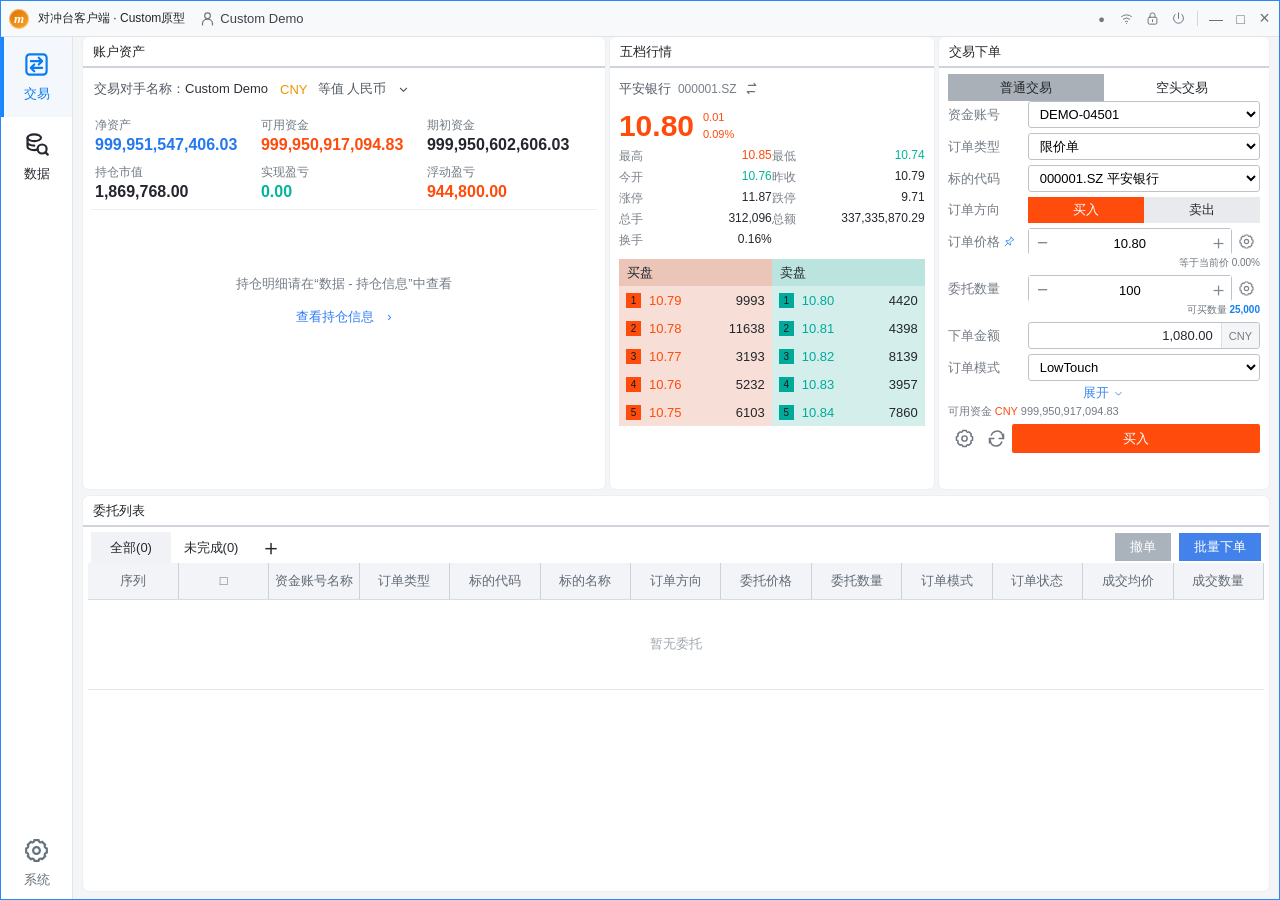
==== index.html @ 1f2d859f "feat: add quick quantity and amount controls (CLOUD-761)" ====
<!doctype html>
<html lang="zh-CN">
<head>
  <meta charset="utf-8">
  <meta name="viewport" content="width=device-width, initial-scale=1">
  <meta name="description" content="Custom端下单面板高保真交互原型">
  <title>Custom Client Prototype</title>
  <link rel="stylesheet" href="styles.css">
</head>
<body>
  <svg class="icon-sprite" aria-hidden="true">
    <symbol id="i-trade" viewBox="0 0 24 24"><rect x="3" y="3" width="18" height="18" rx="3"/><path d="M7 9h10M14 6l3 3-3 3M17 15H7M10 12l-3 3 3 3"/></symbol>
    <symbol id="i-data" viewBox="0 0 24 24"><ellipse cx="10" cy="6" rx="6" ry="3"/><path d="M4 6v8c0 1.7 2.7 3 6 3 1.1 0 2.2-.2 3-.5M4 10c0 1.7 2.7 3 6 3"/><circle cx="17" cy="16" r="4"/><path d="m20 19 2 2"/></symbol>
    <symbol id="i-settings" viewBox="0 0 24 24"><circle cx="12" cy="12" r="3"/><path d="M19.4 15a1.7 1.7 0 0 0 .3 1.9l.1.1-2.8 2.8-.1-.1a1.7 1.7 0 0 0-1.9-.3 1.7 1.7 0 0 0-1 1.6v.2h-4V21a1.7 1.7 0 0 0-1-1.6 1.7 1.7 0 0 0-1.9.3l-.1.1L4.2 17l.1-.1a1.7 1.7 0 0 0 .3-1.9A1.7 1.7 0 0 0 3 14H2.8v-4H3a1.7 1.7 0 0 0 1.6-1 1.7 1.7 0 0 0-.3-1.9L4.2 7 7 4.2l.1.1a1.7 1.7 0 0 0 1.9.3A1.7 1.7 0 0 0 10 3V2.8h4V3a1.7 1.7 0 0 0 1 1.6 1.7 1.7 0 0 0 1.9-.3l.1-.1L19.8 7l-.1.1a1.7 1.7 0 0 0-.3 1.9 1.7 1.7 0 0 0 1.6 1h.2v4H21a1.7 1.7 0 0 0-1.6 1Z"/></symbol>
    <symbol id="i-user" viewBox="0 0 24 24"><circle cx="12" cy="8" r="4"/><path d="M5 21v-2c0-3.3 3.1-6 7-6s7 2.7 7 6v2"/></symbol>
    <symbol id="i-wifi" viewBox="0 0 24 24"><path d="M4 9a12 12 0 0 1 16 0M7 13a8 8 0 0 1 10 0M10 17a3 3 0 0 1 4 0"/><circle cx="12" cy="20" r=".8" fill="currentColor" stroke="none"/></symbol>
    <symbol id="i-lock" viewBox="0 0 24 24"><rect x="5" y="10" width="14" height="11" rx="2"/><path d="M8 10V7a4 4 0 0 1 8 0v3M12 14v3"/></symbol>
    <symbol id="i-power" viewBox="0 0 24 24"><path d="M12 3v9M6.6 5.6a8 8 0 1 0 10.8 0"/></symbol>
    <symbol id="i-chevron" viewBox="0 0 24 24"><path d="m7 10 5 5 5-5"/></symbol>
    <symbol id="i-swap" viewBox="0 0 24 24"><path d="M7 7h12l-3-3M17 17H5l3 3"/></symbol>
    <symbol id="i-pin" viewBox="0 0 24 24"><path d="m15 4 5 5-3 1-4 4 1 4-1 1-8-8 1-1 4 1 4-4Z"/><path d="m9 15-5 5"/></symbol>
    <symbol id="i-refresh" viewBox="0 0 24 24"><path d="M20 7v5h-5M4 17v-5h5"/><path d="M6.1 8A7 7 0 0 1 18 6l2 6M18 16a7 7 0 0 1-12 2l-2-6"/></symbol>
  </svg>

  <div class="desktop-shell">
    <header class="titlebar">
      <div class="brand-logo">m</div>
      <div class="product-name">对冲台客户端 · Custom原型</div>
      <div class="user-label"><svg><use href="#i-user"></use></svg><span>Custom Demo</span></div>
      <div class="titlebar-tools" aria-label="系统状态">
        <span class="shirt">●</span>
        <svg><use href="#i-wifi"></use></svg>
        <svg><use href="#i-lock"></use></svg>
        <svg><use href="#i-power"></use></svg>
        <i></i><span>—</span><span>□</span><span class="close">×</span>
      </div>
    </header>

    <aside class="sidebar">
      <nav>
        <button class="nav-item active" data-view="trade" type="button">
          <svg><use href="#i-trade"></use></svg><span>交易</span>
        </button>
        <button class="nav-item" data-view="data" type="button">
          <svg><use href="#i-data"></use></svg><span>数据</span>
        </button>
      </nav>
      <button class="nav-item system" data-view="system" type="button">
        <svg><use href="#i-settings"></use></svg><span>系统</span>
      </button>
    </aside>

    <main class="workspace">
      <section class="top-grid">
        <article class="panel asset-panel">
          <header class="panel-title">账户资产</header>
          <div class="account-line">
            <span>交易对手名称：<b>Custom Demo</b></span>
            <span class="currency">CNY</span>
            <span>等值 人民币</span>
            <svg><use href="#i-chevron"></use></svg>
          </div>
          <div class="asset-metrics">
            <div><span>净资产</span><strong class="blue">999,951,547,406.03</strong></div>
            <div><span>可用资金</span><strong class="orange">999,950,917,094.83</strong></div>
            <div><span>期初资金</span><strong>999,950,602,606.03</strong></div>
            <div><span>持仓市值</span><strong>1,869,768.00</strong></div>
            <div><span>实现盈亏</span><strong class="green">0.00</strong></div>
            <div><span>浮动盈亏</span><strong class="orange">944,800.00</strong></div>
          </div>
          <div class="asset-holdings-note"><span>持仓明细请在“数据 - 持仓信息”中查看</span><button type="button" data-open-holdings>查看持仓信息　›</button></div>
        </article>

        <article class="panel quote-panel">
          <header class="panel-title">五档行情</header>
          <div class="quote-symbol"><span>平安银行</span><b>000001.SZ</b><svg><use href="#i-swap"></use></svg></div>
          <div class="quote-main"><strong>10.80</strong><span>0.01<br>0.09%</span></div>
          <div class="quote-stats">
            <span>最高</span><b class="orange">10.85</b><span>最低</span><b class="green">10.74</b>
            <span>今开</span><b class="green">10.76</b><span>昨收</span><b>10.79</b>
            <span>涨停</span><b>11.87</b><span>跌停</span><b>9.71</b>
            <span>总手</span><b>312,096</b><span>总额</span><b>337,335,870.29</b>
            <span>换手</span><b>0.16%</b>
          </div>
          <div class="order-book">
            <div class="book-side bid"><header>买盘</header>
              <p><em>1</em><b>10.79</b><span>9993</span></p><p><em>2</em><b>10.78</b><span>11638</span></p><p><em>3</em><b>10.77</b><span>3193</span></p><p><em>4</em><b>10.76</b><span>5232</span></p><p><em>5</em><b>10.75</b><span>6103</span></p>
            </div>
            <div class="book-side ask"><header>卖盘</header>
              <p><em>1</em><b>10.80</b><span>4420</span></p><p><em>2</em><b>10.81</b><span>4398</span></p><p><em>3</em><b>10.82</b><span>8139</span></p><p><em>4</em><b>10.83</b><span>3957</span></p><p><em>5</em><b>10.84</b><span>7860</span></p>
            </div>
          </div>
        </article>

        <article class="panel order-panel">
          <header class="panel-title">交易下单</header>
          <div class="order-tabs"><button class="active" type="button">普通交易</button><button type="button">空头交易</button></div>
          <div class="form-grid">
            <label>资金账号</label><select><option>DEMO-04501</option></select>
            <label>订单类型</label><select><option>限价单</option><option>市价单</option></select>
            <label>标的代码</label><select><option>000001.SZ 平安银行</option><option>000002.SZ 万科A</option></select>
            <label>订单方向</label><div class="direction-switch"><button class="active" data-direction="buy" type="button">买入</button><button data-direction="sell" type="button">卖出</button></div>
            <label>订单价格 <svg><use href="#i-pin"></use></svg></label><div class="stepper"><button data-step="price" data-delta="-0.01" type="button">−</button><input id="priceInput" value="10.80"><button data-step="price" data-delta="0.01" type="button">＋</button><button class="field-settings" type="button" aria-label="价格设置"><svg><use href="#i-settings"></use></svg></button></div>
            <div></div><div class="limit-hint">等于当前价 0.00%</div>
            <label>委托数量</label><div class="stepper"><button data-step="quantity" data-delta="-100" type="button">−</button><input id="quantityInput" value="100"><button data-step="quantity" data-delta="100" type="button">＋</button><button id="quantitySettingsButton" class="field-settings" type="button" aria-label="快捷委托数量" aria-expanded="false"><svg><use href="#i-settings"></use></svg></button><section id="quantityModeMenu" class="quick-order-menu" aria-label="快捷委托数量" hidden><header>快捷委托数量</header><div class="quick-order-group"><span>预设比例</span><div class="quick-order-values ratio-values"><button data-ratio=".25" type="button">1/4</button><button data-ratio=".3333" type="button">1/3</button><button data-ratio=".5" type="button">1/2</button><button data-ratio="1" type="button">全仓</button></div></div><div class="quick-order-group"><span>常用数量</span><div id="commonQuantityMenuValues" class="quick-order-values"></div></div><div class="quick-order-group"><span>常用金额</span><div id="commonAmountMenuValues" class="quick-order-values"></div></div></section></div>
            <div></div><div class="available-hint">可买数量 <b>25,000</b></div>
            <label>下单金额</label><div class="amount-field"><output id="amountValue">1,080.00</output><span>CNY</span></div>
            <label>订单模式</label><select><option>LowTouch</option><option>HighTouch</option></select>
          </div>
          <button id="expandOrder" class="expand-button" type="button">展开 <svg><use href="#i-chevron"></use></svg></button>
          <div id="orderExtra" class="order-extra" hidden><span>订单备注</span><input placeholder="选填"></div>
          <div class="estimate"><span>可用资金 <i>CNY</i> 999,950,917,094.83</span></div>
          <div class="order-actions"><button id="customSettingsButton" class="icon-action" type="button" aria-label="自定义设置" aria-expanded="false"><svg><use href="#i-settings"></use></svg></button><button class="icon-action" type="button"><svg><use href="#i-refresh"></use></svg></button><button id="submitOrder" class="submit-order" type="button">买入</button></div>
        </article>
      </section>

      <section class="panel order-list-panel">
        <header class="panel-title">委托列表</header>
        <div class="list-toolbar">
          <div class="list-tabs"><button class="active" type="button">全部(<span id="allCount">0</span>)</button><button type="button">未完成(<span id="pendingCount">0</span>)</button><button class="add-tab" type="button">＋</button></div>
          <div class="list-actions"><button disabled type="button">撤单</button><button class="primary" id="batchOrder" type="button">批量下单</button></div>
        </div>
        <div class="orders-wrap">
          <table class="data-table orders-table">
            <thead><tr><th>序列</th><th>□</th><th>资金账号名称</th><th>订单类型</th><th>标的代码</th><th>标的名称</th><th>订单方向</th><th>委托价格</th><th>委托数量</th><th>订单模式</th><th>订单状态</th><th>成交均价</th><th>成交数量</th></tr></thead>
            <tbody id="orderRows"><tr class="empty-row"><td colspan="13">暂无委托</td></tr></tbody>
          </table>
        </div>
      </section>
      <section id="dataWorkspace" class="data-workspace" hidden aria-label="数据持仓信息"></section>
    </main>
    <section id="customSettingsDialog" class="custom-settings-dialog" role="dialog" aria-labelledby="customSettingsTitle" hidden>
      <header><strong id="customSettingsTitle">自定义设置</strong><button id="closeCustomSettings" type="button" aria-label="关闭">×</button></header>
      <nav id="customSettingsTabs" class="custom-settings-tabs" aria-label="自定义设置分类"><button class="active" data-settings-tab="retained" type="button">保留字段</button><button data-settings-tab="common" type="button">常用数字</button></nav>
      <div class="custom-settings-body">
        <fieldset class="retained-settings" data-settings-panel="retained">
          <legend>订单下达后下单面板保留的要素</legend>
          <div>
            <label><input type="checkbox" checked>对冲渠道</label>
            <label><input type="checkbox" checked>订单类型</label>
            <label><input type="checkbox" checked>标的代码</label>
            <label><input type="checkbox" checked>委托价格</label>
            <label><input type="checkbox" checked>委托数量</label>
            <label><input type="checkbox" checked>订单模式</label>
            <label><input type="checkbox" checked>订单方向</label>
            <label><input type="checkbox" checked>备注</label>
          </div>
        </fieldset>
        <section class="common-number-settings" data-settings-panel="common" hidden>
          <div><header>常用数量</header><div id="quickQuantityInputs" class="quick-number-inputs"></div></div>
          <div><header>常用金额</header><div id="quickAmountInputs" class="quick-number-inputs amount-inputs"></div></div>
        </section>
      </div>
      <footer><button id="cancelCustomSettings" type="button">取消</button><button id="saveCustomSettings" class="primary" type="button">保存</button></footer>
    </section>
    <div id="toast" class="toast" role="status"></div>
  </div>
  <script src="app.js"></script>
</body>
</html>
---- styles.css ----
:root {
  --blue: #2f7df6;
  --blue-soft: #eaf3ff;
  --orange: #ff4b0b;
  --green: #00b59a;
  --line: #dce1e7;
  --text: #23272d;
  --muted: #727b85;
  --panel: #fff;
  --shell: #f3f5f7;
  --titlebar: 36px;
  --sidebar: 72px;
}

* { box-sizing: border-box; }
html, body { width: 100%; height: 100%; margin: 0; }
body { overflow: hidden; color: var(--text); background: #edf1f5; font-family: "Microsoft YaHei", "Segoe UI", sans-serif; font-size: 13px; }
button, input, select { font: inherit; }
button { color: inherit; }
svg { width: 18px; height: 18px; fill: none; stroke: currentColor; stroke-width: 1.7; stroke-linecap: round; stroke-linejoin: round; }
.icon-sprite { position: absolute; width: 0; height: 0; overflow: hidden; }

.desktop-shell { position: relative; width: 100vw; height: 100vh; min-width: 1060px; min-height: 680px; overflow: hidden; border: 1px solid #2887ff; background: var(--shell); }
.titlebar { position: absolute; inset: 0 0 auto 0; z-index: 20; height: var(--titlebar); display: flex; align-items: center; gap: 9px; padding: 0 8px; border-bottom: 1px solid #e0e4e8; background: #f8f9fa; user-select: none; }
.brand-logo { display: grid; width: 20px; height: 20px; place-items: center; border-radius: 50%; color: #fff; background: linear-gradient(145deg, #df6d00, #f9a824); box-shadow: inset 0 0 0 1px rgba(255,255,255,.45); font-family: Georgia, serif; font-size: 13px; font-weight: 700; font-style: italic; }
.product-name { white-space: nowrap; font-size: 12px; }
.user-label { display: flex; align-items: center; gap: 4px; margin-left: 5px; white-space: nowrap; color: #3e444b; }
.user-label svg { width: 17px; height: 17px; color: #6d7680; }
.titlebar-tools { display: flex; align-items: center; gap: 11px; margin-left: auto; height: 100%; color: #66717c; }
.titlebar-tools svg { width: 15px; height: 15px; stroke-width: 1.5; }
.titlebar-tools .shirt { color: #717980; font-size: 11px; }
.titlebar-tools i { display: block; width: 1px; height: 15px; background: #d3d7dc; }
.titlebar-tools span { display: grid; min-width: 13px; place-items: center; font-size: 14px; }
.titlebar-tools .close { font-size: 18px; }

.sidebar { position: absolute; left: 0; top: var(--titlebar); bottom: 0; z-index: 10; width: var(--sidebar); display: flex; flex-direction: column; justify-content: space-between; border-right: 1px solid #e1e5e9; background: #fff; }
.sidebar nav { display: flex; flex-direction: column; }
.nav-item { position: relative; width: 100%; height: 80px; display: flex; flex-direction: column; align-items: center; justify-content: center; gap: 7px; border: 0; background: transparent; cursor: pointer; }
.nav-item::before { content: ""; position: absolute; left: 0; top: 0; bottom: 0; width: 3px; background: transparent; }
.nav-item svg { width: 27px; height: 27px; stroke-width: 1.9; }
.nav-item span { font-size: 13px; }
.nav-item.active { color: #087cf0; background: #f4f8fc; }
.nav-item.active::before { background: #1687ff; }
.nav-item.system { height: 72px; color: #65717b; }

.workspace { position: absolute; left: var(--sidebar); right: 0; top: var(--titlebar); bottom: 0; display: grid; grid-template-rows: 452px minmax(190px, 1fr); gap: 7px; padding: 0 10px 8px; overflow: hidden; }
.data-workspace { position: absolute; z-index: 8; inset: 0 10px 8px 0; display: flex; min-width: 0; min-height: 0; flex-direction: column; overflow: hidden; border-radius: 6px; background: #fff; box-shadow: 0 0 0 1px #edf0f2; }
.data-workspace[hidden] { display: none; }
.data-page-heading { height: 42px; flex: none; display: flex; align-items: center; justify-content: space-between; padding: 0 12px; border-bottom: 1px solid var(--line); }
.data-page-heading > div { display: flex; align-items: center; gap: 10px; }
.data-page-heading span, .data-page-heading small { color: var(--muted); }
.data-page-heading strong { font-size: 15px; font-weight: 600; }
.holdings-filters { flex: none; padding: 4px 8px; border-bottom: 1px solid #e9edf1; }
.holdings-filter-row { display: grid; grid-template-columns: repeat(5, minmax(125px, 1fr)); gap: 7px; margin: 3px 0; }
.holdings-filter-row input { width: 100%; min-width: 0; height: 28px; padding: 0 8px; border: 1px solid #c7cdd4; border-radius: 4px; color: #3f464d; }
.holdings-filter-row button { height: 28px; border: 0; border-radius: 3px; color: #fff; background: #3e83ed; }
.holdings-filter-row .custom-export-button { border: 1px solid var(--blue); color: var(--blue); background: #fff; }
.holdings-controls { height: 38px; flex: none; display: flex; align-items: center; justify-content: space-between; padding: 0 10px; border-bottom: 1px solid var(--line); }
.holdings-market-tabs, .holdings-mode-switch { height: 100%; display: flex; align-items: center; gap: 10px; }
.holdings-market-tabs button { min-width: 68px; height: 28px; border: 0; background: transparent; }
.holdings-market-tabs button.active { color: #fff; background: #aab0b7; }
.holdings-mode-switch button { display: inline-flex; align-items: center; gap: 5px; border: 0; padding: 3px 2px; color: #272d33; background: transparent; }
.holdings-mode-switch button.active { color: var(--blue); }
.radio-dot { width: 16px; height: 16px; display: inline-grid; place-items: center; border: 1px solid #737d86; border-radius: 50%; }
.holdings-mode-switch button.active .radio-dot::after { width: 8px; height: 8px; border-radius: 50%; background: var(--blue); content: ""; }
.holdings-grid-wrap { min-height: 0; flex: 1; overflow: auto; padding: 0 8px 8px; }
.holdings-table { min-width: 1380px; }
.holdings-table th:first-child, .holdings-table td:first-child { width: 48px; text-align: center; }
.top-grid { min-height: 0; display: grid; grid-template-columns: minmax(400px, 1.58fr) minmax(265px, .98fr) minmax(290px, 1fr); gap: 5px; }
.panel { min-width: 0; min-height: 0; overflow: hidden; border-radius: 6px; background: var(--panel); box-shadow: 0 0 0 1px #edf0f2; }
.panel-title { height: 31px; display: flex; align-items: center; padding: 0 10px; border-bottom: 2px solid #cfd4da; color: #24272b; font-size: 13px; font-weight: 500; }

.asset-panel { padding-bottom: 0; }
.account-line { height: 42px; display: flex; align-items: center; gap: 10px; padding: 0 11px; color: #525a64; }
.account-line b { color: #2d3137; font-weight: 500; }
.account-line .currency { margin-left: 2px; color: #f09300; }
.account-line svg { width: 15px; height: 15px; }
.asset-metrics { display: grid; grid-template-columns: repeat(3, minmax(0, 1fr)); row-gap: 10px; padding: 7px 12px 8px; }
.asset-metrics div { display: flex; min-width: 0; flex-direction: column; gap: 2px; }
.asset-metrics span { color: #727a83; font-size: 12px; }
.asset-metrics strong { overflow: hidden; font-size: 16px; white-space: nowrap; text-overflow: ellipsis; }
.blue { color: #2579ef !important; }
.orange { color: var(--orange) !important; }
.green { color: var(--green) !important; }
.asset-holdings-note { height: 187px; display: flex; flex-direction: column; align-items: center; justify-content: center; gap: 10px; margin: 0 8px; border-top: 1px solid #edf0f2; color: var(--muted); }
.asset-holdings-note button { border: 0; padding: 5px 10px; color: var(--blue); background: transparent; }

.data-table { width: 100%; border-collapse: collapse; table-layout: fixed; }
.data-table th { height: 36px; color: #636b75; background: #f2f4f7; border-right: 1px solid #ccd2da; border-bottom: 1px solid #d7dce2; font-weight: 400; white-space: nowrap; }
.data-table td { height: 35px; overflow: hidden; padding: 0 8px; color: #25292d; border-bottom: 1px solid #e5e8ec; white-space: nowrap; text-overflow: ellipsis; }
.data-table tbody tr:nth-child(even) { background: #f3f3f3; }
.quote-panel { padding: 0 9px 9px; }
.quote-panel .panel-title { margin: 0 -9px; }
.quote-symbol { height: 41px; display: flex; align-items: center; gap: 7px; color: #555d66; }
.quote-symbol b { color: #777f88; font-size: 12px; font-weight: 400; }
.quote-symbol svg { width: 15px; height: 15px; color: #6b747d; }
.quote-main { height: 39px; display: flex; align-items: flex-start; gap: 9px; }
.quote-main strong { color: var(--orange); font-size: 30px; line-height: 34px; }
.quote-main span { color: var(--orange); font-size: 11px; line-height: 17px; }
.quote-stats { display: grid; grid-template-columns: 40px 1fr 40px 1fr; row-gap: 4px; margin-bottom: 10px; font-size: 12px; }
.quote-stats span { color: #7a8189; }.quote-stats b { text-align: right; font-weight: 400; }
.order-book { display: grid; grid-template-columns: 1fr 1fr; }
.book-side header { height: 27px; display: flex; align-items: center; padding-left: 8px; font-weight: 500; }
.book-side.bid { background: #f7dfd7; }.book-side.ask { background: #d4efeb; }
.book-side.bid header { background: #eac5b8; }.book-side.ask header { background: #bbe4de; }
.book-side p { height: 28px; display: grid; grid-template-columns: 23px 1fr 1fr; align-items: center; margin: 0; padding: 0 7px; }
.book-side em { display: grid; width: 15px; height: 15px; place-items: center; color: #15191c; background: var(--orange); font-size: 10px; font-style: normal; }
.book-side.ask em { background: #00aa9a; }
.book-side b { color: var(--orange); font-weight: 400; }.book-side.ask b { color: #00aa9a; }
.book-side span { text-align: right; }

.order-panel { position: relative; overflow-y: auto; padding: 0 9px 9px; }
.order-panel .panel-title { margin: 0 -9px; }
.order-tabs { height: 33px; display: flex; align-items: end; }
.order-tabs button { height: 27px; flex: 1; border: 0; background: transparent; cursor: pointer; }
.order-tabs button.active { background: #aab0b7; }
.form-grid { display: grid; grid-template-columns: 72px minmax(0, 1fr); gap: 5px 8px; align-items: center; }
.form-grid label { display: flex; align-items: center; gap: 3px; color: #747b84; }
.form-grid label svg { width: 13px; height: 13px; color: #3887ef; }
.form-grid select, .order-extra input { width: 100%; height: 27px; padding: 0 7px; border: 1px solid #bdc3ca; border-radius: 3px; background: #fff; outline: none; }
.direction-switch { height: 26px; display: grid; grid-template-columns: 1fr 1fr; background: #e8eaed; }
.direction-switch button { border: 0; background: transparent; cursor: pointer; }
.direction-switch button.active { color: #fff; background: var(--orange); }
.direction-switch.sell button.active { background: #00a99a; }
.stepper { position: relative; width: calc(100% - 28px); height: 27px; display: grid; grid-template-columns: 28px minmax(0, 1fr) 28px; border: 1px solid #bdc3ca; border-radius: 3px; }
.stepper button { border: 0; background: #fff; color: #818991; font-size: 19px; cursor: pointer; }
.stepper input { min-width: 0; border: 0; text-align: center; outline: none; }
.stepper .field-settings { position: absolute; right: -28px; width: 25px; height: 25px; display: grid; place-items: center; padding: 0; color: #7e8790; background: transparent; }
.stepper .field-settings:hover, .stepper .field-settings.active { color: var(--blue); }
.stepper .field-settings svg { width: 17px; height: 17px; }
.quick-order-menu { position: absolute; right: -28px; top: 31px; z-index: 45; width: 260px; overflow: hidden; border: 1px solid #dce1e7; border-radius: 5px; background: #fff; box-shadow: 0 8px 22px rgba(35,40,46,.18); }
.quick-order-menu[hidden] { display: none; }
.quick-order-menu > header { height: 30px; display: flex; align-items: center; padding: 0 9px; border-bottom: 1px solid #dce1e7; font-weight: 500; }
.quick-order-group { padding: 5px 8px; border-bottom: 1px solid #edf0f3; }
.quick-order-group:last-child { border-bottom: 0; }
.quick-order-group > span { display: block; margin-bottom: 4px; color: #727b85; font-size: 10px; }
.quick-order-values { display: grid; grid-template-columns: repeat(4, minmax(0, 1fr)); gap: 4px; }
.quick-order-values button { height: 24px; min-width: 0; overflow: hidden; padding: 0 3px; border: 1px solid #dce1e7; border-radius: 3px; color: #59636d; background: #fff; font-size: 10px; text-overflow: ellipsis; }
.quick-order-values button:hover { border-color: var(--blue); color: var(--blue); }
.quick-order-values button.active { border-color: var(--blue); color: var(--blue); background: var(--blue-soft); }
.quick-order-empty { grid-column: 1 / -1; height: 24px; display: flex !important; align-items: center; margin: 0 !important; color: #929aa2 !important; }
.limit-hint, .available-hint { margin-top: -4px; text-align: right; color: #6f7780; font-size: 10px; }
.available-hint b { color: #1680ef; }
.amount-field { height: 27px; display: flex; align-items: center; overflow: hidden; border: 1px solid #bdc3ca; border-radius: 3px; background: #fff; }
.amount-field output { min-width: 0; flex: 1; padding: 0 8px; text-align: right; font-variant-numeric: tabular-nums; }
.amount-field span { height: 100%; display: flex; align-items: center; padding: 0 7px; border-left: 1px solid #dce1e7; color: #727b85; background: #f3f5f7; font-size: 11px; }
.expand-button { display: flex; align-items: center; gap: 3px; margin: 2px auto 1px; border: 0; color: #3a87ef; background: transparent; cursor: pointer; }
.expand-button svg { width: 13px; height: 13px; transition: transform .2s; }.expand-button.open svg { transform: rotate(180deg); }
.order-extra { display: grid; grid-template-columns: 72px 1fr; align-items: center; gap: 8px; padding: 2px 0 6px; color: #747b84; }
.order-extra[hidden] { display: none; }
.estimate { display: flex; flex-direction: column; gap: 3px; color: #747b84; font-size: 11px; }
.estimate i { color: var(--orange); font-style: normal; }.estimate b { color: #555c64; font-weight: 400; }
.order-actions { display: grid; grid-template-columns: 27px 27px minmax(0, 1fr); gap: 5px; margin-top: 5px; }
.icon-action { display: grid; height: 29px; place-items: center; border: 0; color: #6f7780; background: transparent; cursor: pointer; }.icon-action:hover, .icon-action.active { color: var(--blue); }.icon-action svg { width: 21px; height: 21px; }
.submit-order { height: 29px; border: 0; border-radius: 2px; color: #fff; background: var(--orange); cursor: pointer; }
.submit-order.sell { background: #00a99a; }

.custom-settings-dialog { position: fixed; left: 31%; top: 95px; z-index: 90; width: 400px; overflow: hidden; border: 1px solid var(--blue); border-radius: 8px; background: #fff; box-shadow: 0 14px 30px rgba(35,40,46,.22); }
.custom-settings-dialog[hidden] { display: none; }
.custom-settings-dialog > header { height: 36px; display: flex; align-items: center; justify-content: space-between; padding: 0 10px 0 12px; border-bottom: 1px solid #dce1e7; }
.custom-settings-dialog > header strong { font-weight: 600; }
.custom-settings-dialog > header button { width: 24px; height: 24px; border: 0; color: #5f6872; background: transparent; font-size: 18px; cursor: pointer; }
.custom-settings-tabs { height: 39px; display: flex; padding: 0 12px; border-bottom: 1px solid #dce1e7; }
.custom-settings-tabs button { position: relative; min-width: 78px; border: 0; color: #6a737d; background: transparent; cursor: pointer; }
.custom-settings-tabs button.active { color: var(--blue); font-weight: 500; }
.custom-settings-tabs button.active::after { content: ""; position: absolute; left: 12px; right: 12px; bottom: -1px; height: 2px; background: var(--blue); }
.custom-settings-body { min-height: 188px; padding: 14px; }
.custom-settings-body [hidden] { display: none; }
.custom-settings-dialog fieldset { min-width: 0; margin: 0; padding: 0; border: 0; }
.custom-settings-dialog legend { width: 100%; margin-bottom: 9px; color: #4f5862; }
.retained-settings > div { display: grid; grid-template-columns: repeat(3, 1fr); gap: 9px 6px; }
.retained-settings label { display: flex; align-items: center; gap: 4px; white-space: nowrap; color: #59636d; }
.retained-settings input { width: 15px; height: 15px; margin: 0; accent-color: var(--blue); }
.common-number-settings { display: grid; gap: 12px; }
.common-number-settings > div { padding: 10px; border: 1px solid #e2e6ea; border-radius: 5px; }
.common-number-settings header { margin-bottom: 9px; color: #4f5862; font-weight: 500; }
.quick-number-inputs { display: grid; grid-template-columns: 1fr 1fr; gap: 8px 12px; }
.quick-number-inputs label { display: grid; grid-template-columns: 42px 1fr; align-items: center; gap: 5px; color: #727b85; font-size: 11px; }
.number-field { height: 27px; display: flex; align-items: center; overflow: hidden; border: 1px solid #bdc3ca; border-radius: 3px; background: #fff; }
.number-field:focus-within { border-color: var(--blue); }
.number-field input { width: 100%; min-width: 0; height: 25px; padding: 0 4px; border: 0; outline: none; font-size: 11px; appearance: textfield; }
.number-field input::-webkit-inner-spin-button { display: none; }
.number-field i { height: 100%; display: flex; align-items: center; padding: 0 5px; border-left: 1px solid #dce1e7; color: #727b85; background: #f3f5f7; font-size: 10px; font-style: normal; }
.custom-settings-dialog > footer { display: flex; justify-content: flex-end; gap: 7px; padding: 0 12px 12px; }
.custom-settings-dialog > footer button { height: 27px; min-width: 56px; border: 1px solid #bdc3ca; border-radius: 3px; background: #fff; cursor: pointer; }
.custom-settings-dialog > footer .primary { border-color: var(--blue); color: #fff; background: var(--blue); }

.order-list-panel { display: flex; flex-direction: column; }
.list-toolbar { height: 36px; display: flex; justify-content: space-between; padding: 4px 8px 0; }
.list-tabs { display: flex; align-items: end; }
.list-tabs button { min-width: 80px; height: 31px; border: 0; background: transparent; cursor: pointer; }.list-tabs button.active { background: #f0f2f5; }
.list-tabs .add-tab { min-width: 40px; font-size: 22px; }
.list-actions { display: flex; align-items: center; gap: 8px; }.list-actions button { height: 28px; padding: 0 15px; border: 0; color: #fff; background: #aab2bb; }.list-actions .primary { background: #4382eb; cursor: pointer; }
.orders-wrap { min-height: 0; flex: 1; overflow: auto; padding: 0 5px 5px; }
.orders-table { min-width: 1120px; }.orders-table th { height: 36px; }.orders-table td { height: 34px; text-align: center; }
.orders-table .empty-row td { height: 90px; color: #a0a7ae; background: #fff; }

.toast { position: fixed; left: 50%; bottom: 36px; z-index: 100; padding: 9px 16px; border-radius: 4px; color: #fff; background: rgba(35,40,46,.9); box-shadow: 0 8px 22px rgba(0,0,0,.18); opacity: 0; transform: translate(-50%, 10px); transition: .2s ease; pointer-events: none; }
.toast.show { opacity: 1; transform: translate(-50%, 0); }

@media (max-width: 1150px) {
  .workspace { grid-template-rows: 452px minmax(170px, 1fr); }
  .top-grid { grid-template-columns: minmax(390px, 1.45fr) minmax(245px, .9fr) minmax(275px, .96fr); }
  .asset-metrics strong { font-size: 14px; }
  .holdings-filter-row { grid-template-columns: repeat(3, minmax(115px, 1fr)); }
}
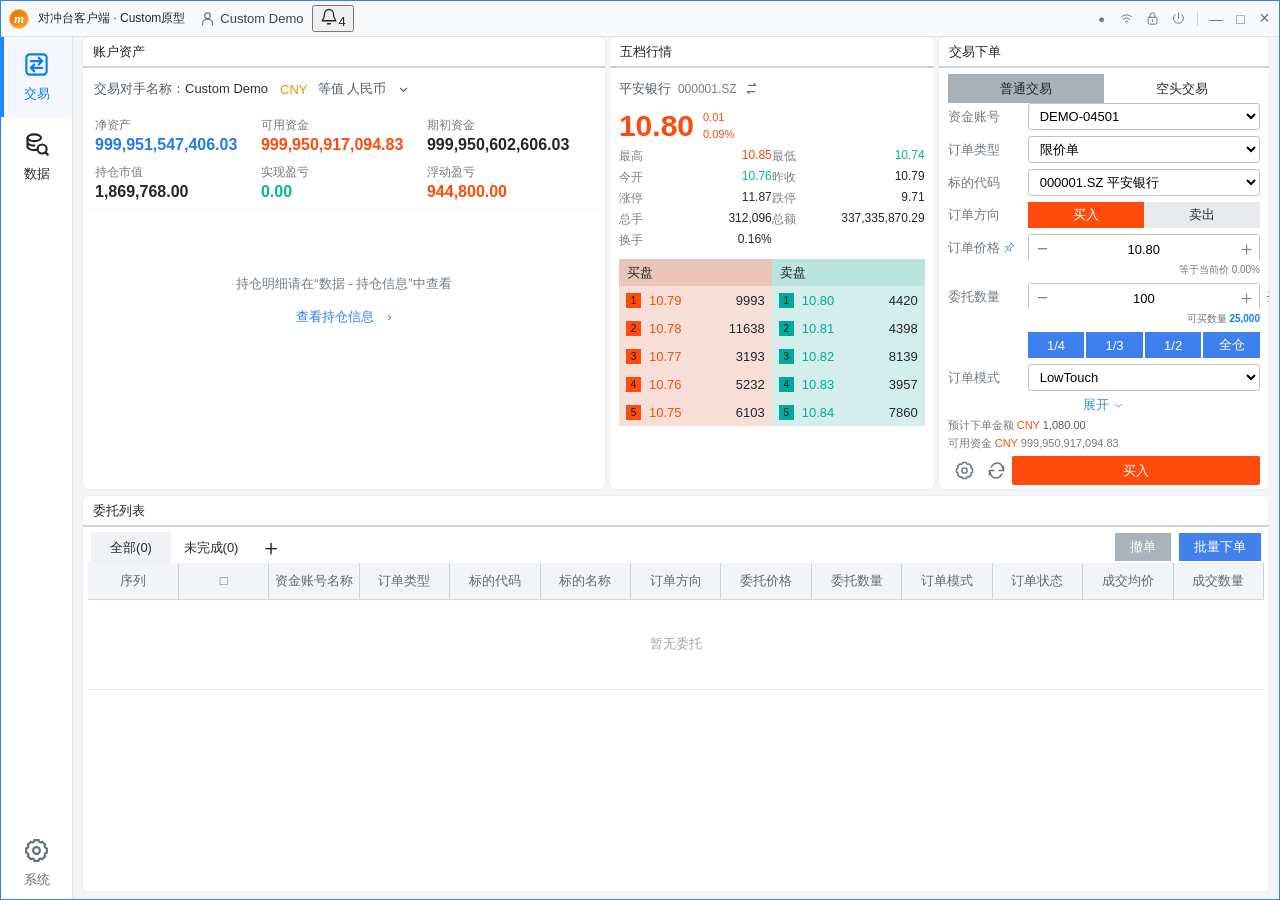
==== commit 05460f57: "feat: add message center prototype" ====
--- a/index.html
+++ b/index.html
@@ -20,6 +20,8 @@
     <symbol id="i-swap" viewBox="0 0 24 24"><path d="M7 7h12l-3-3M17 17H5l3 3"/></symbol>
     <symbol id="i-pin" viewBox="0 0 24 24"><path d="m15 4 5 5-3 1-4 4 1 4-1 1-8-8 1-1 4 1 4-4Z"/><path d="m9 15-5 5"/></symbol>
     <symbol id="i-refresh" viewBox="0 0 24 24"><path d="M20 7v5h-5M4 17v-5h5"/><path d="M6.1 8A7 7 0 0 1 18 6l2 6M18 16a7 7 0 0 1-12 2l-2-6"/></symbol>
+    <symbol id="i-bell" viewBox="0 0 24 24"><path d="M18 8a6 6 0 0 0-12 0c0 7-3 7-3 9h18c0-2-3-2-3-9"/><path d="M10 21h4"/></symbol>
+    <symbol id="i-check" viewBox="0 0 24 24"><path d="m5 12 4 4L19 6"/></symbol>
   </svg>
 
   <div class="desktop-shell">
@@ -27,6 +29,23 @@
       <div class="brand-logo">m</div>
       <div class="product-name">对冲台客户端 · Custom原型</div>
       <div class="user-label"><svg><use href="#i-user"></use></svg><span>Custom Demo</span></div>
+      <div class="notification-center">
+        <button id="notificationBell" class="notification-bell" type="button" aria-label="消息通知" aria-expanded="false">
+          <svg><use href="#i-bell"></use></svg><span id="notificationBadge" class="notification-badge">3</span>
+        </button>
+        <section id="notificationPopover" class="notification-popover" hidden aria-label="消息中心">
+          <header class="notification-head">
+            <div><strong>消息通知</strong><span id="notificationUnreadText">3 条未读</span></div>
+            <button id="markAllNotificationsRead" type="button">全部已读</button>
+          </header>
+          <nav id="notificationTabs" class="notification-tabs" aria-label="消息分类"></nav>
+          <nav id="notificationSubFilters" class="notification-subfilters" aria-label="消息二级筛选"></nav>
+          <div class="notification-body">
+            <div id="notificationList" class="notification-list"></div>
+            <article id="notificationDetail" class="notification-detail"></article>
+          </div>
+        </section>
+      </div>
       <div class="titlebar-tools" aria-label="系统状态">
         <span class="shirt">●</span>
         <svg><use href="#i-wifi"></use></svg>
@@ -100,17 +119,17 @@
             <label>订单类型</label><select><option>限价单</option><option>市价单</option></select>
             <label>标的代码</label><select><option>000001.SZ 平安银行</option><option>000002.SZ 万科A</option></select>
             <label>订单方向</label><div class="direction-switch"><button class="active" data-direction="buy" type="button">买入</button><button data-direction="sell" type="button">卖出</button></div>
-            <label>订单价格 <svg><use href="#i-pin"></use></svg></label><div class="stepper"><button data-step="price" data-delta="-0.01" type="button">−</button><input id="priceInput" value="10.80"><button data-step="price" data-delta="0.01" type="button">＋</button><button class="field-settings" type="button" aria-label="价格设置"><svg><use href="#i-settings"></use></svg></button></div>
+            <label>订单价格 <svg><use href="#i-pin"></use></svg></label><div class="stepper"><button data-step="price" data-delta="-0.01" type="button">−</button><input id="priceInput" value="10.80"><button data-step="price" data-delta="0.01" type="button">＋</button></div>
             <div></div><div class="limit-hint">等于当前价 0.00%</div>
-            <label>委托数量</label><div class="stepper"><button data-step="quantity" data-delta="-100" type="button">−</button><input id="quantityInput" value="100"><button data-step="quantity" data-delta="100" type="button">＋</button><button id="quantitySettingsButton" class="field-settings" type="button" aria-label="快捷委托数量" aria-expanded="false"><svg><use href="#i-settings"></use></svg></button><section id="quantityModeMenu" class="quick-order-menu" aria-label="快捷委托数量" hidden><header>快捷委托数量</header><div class="quick-order-group"><span>预设比例</span><div class="quick-order-values ratio-values"><button data-ratio=".25" type="button">1/4</button><button data-ratio=".3333" type="button">1/3</button><button data-ratio=".5" type="button">1/2</button><button data-ratio="1" type="button">全仓</button></div></div><div class="quick-order-group"><span>常用数量</span><div id="commonQuantityMenuValues" class="quick-order-values"></div></div><div class="quick-order-group"><span>常用金额</span><div id="commonAmountMenuValues" class="quick-order-values"></div></div></section></div>
+            <label>委托数量</label><div class="stepper"><button data-step="quantity" data-delta="-100" type="button">−</button><input id="quantityInput" value="100"><button data-step="quantity" data-delta="100" type="button">＋</button><button class="gear-mini" type="button">⚙</button></div>
             <div></div><div class="available-hint">可买数量 <b>25,000</b></div>
-            <label>下单金额</label><div class="amount-field"><output id="amountValue">1,080.00</output><span>CNY</span></div>
+            <div></div><div class="ratio-buttons"><button data-ratio=".25" type="button">1/4</button><button data-ratio=".3333" type="button">1/3</button><button data-ratio=".5" type="button">1/2</button><button data-ratio="1" type="button">全仓</button></div>
             <label>订单模式</label><select><option>LowTouch</option><option>HighTouch</option></select>
           </div>
           <button id="expandOrder" class="expand-button" type="button">展开 <svg><use href="#i-chevron"></use></svg></button>
           <div id="orderExtra" class="order-extra" hidden><span>订单备注</span><input placeholder="选填"></div>
-          <div class="estimate"><span>可用资金 <i>CNY</i> 999,950,917,094.83</span></div>
-          <div class="order-actions"><button id="customSettingsButton" class="icon-action" type="button" aria-label="自定义设置" aria-expanded="false"><svg><use href="#i-settings"></use></svg></button><button class="icon-action" type="button"><svg><use href="#i-refresh"></use></svg></button><button id="submitOrder" class="submit-order" type="button">买入</button></div>
+          <div class="estimate"><span>预计下单金额 <i>CNY</i> <b id="estimateValue">1,080.00</b></span><span>可用资金 <i>CNY</i> 999,950,917,094.83</span></div>
+          <div class="order-actions"><button class="icon-action" type="button"><svg><use href="#i-settings"></use></svg></button><button class="icon-action" type="button"><svg><use href="#i-refresh"></use></svg></button><button id="submitOrder" class="submit-order" type="button">买入</button></div>
         </article>
       </section>
 
@@ -129,33 +148,8 @@
       </section>
       <section id="dataWorkspace" class="data-workspace" hidden aria-label="数据持仓信息"></section>
     </main>
-    <section id="customSettingsDialog" class="custom-settings-dialog" role="dialog" aria-labelledby="customSettingsTitle" hidden>
-      <header><strong id="customSettingsTitle">自定义设置</strong><button id="closeCustomSettings" type="button" aria-label="关闭">×</button></header>
-      <nav id="customSettingsTabs" class="custom-settings-tabs" aria-label="自定义设置分类"><button class="active" data-settings-tab="retained" type="button">保留字段</button><button data-settings-tab="common" type="button">常用数字</button></nav>
-      <div class="custom-settings-body">
-        <fieldset class="retained-settings" data-settings-panel="retained">
-          <legend>订单下达后下单面板保留的要素</legend>
-          <div>
-            <label><input type="checkbox" checked>对冲渠道</label>
-            <label><input type="checkbox" checked>订单类型</label>
-            <label><input type="checkbox" checked>标的代码</label>
-            <label><input type="checkbox" checked>委托价格</label>
-            <label><input type="checkbox" checked>委托数量</label>
-            <label><input type="checkbox" checked>订单模式</label>
-            <label><input type="checkbox" checked>订单方向</label>
-            <label><input type="checkbox" checked>备注</label>
-          </div>
-        </fieldset>
-        <section class="common-number-settings" data-settings-panel="common" hidden>
-          <div><header>常用数量</header><div id="quickQuantityInputs" class="quick-number-inputs"></div></div>
-          <div><header>常用金额</header><div id="quickAmountInputs" class="quick-number-inputs amount-inputs"></div></div>
-        </section>
-      </div>
-      <footer><button id="cancelCustomSettings" type="button">取消</button><button id="saveCustomSettings" class="primary" type="button">保存</button></footer>
-    </section>
     <div id="toast" class="toast" role="status"></div>
   </div>
   <script src="app.js"></script>
 </body>
 </html>
-
--- a/styles.css
+++ b/styles.css
@@ -51,8 +51,8 @@
 .data-page-heading span, .data-page-heading small { color: var(--muted); }
 .data-page-heading strong { font-size: 15px; font-weight: 600; }
 .holdings-filters { flex: none; padding: 4px 8px; border-bottom: 1px solid #e9edf1; }
-.holdings-filter-row { display: grid; grid-template-columns: repeat(5, minmax(125px, 1fr)); gap: 7px; margin: 3px 0; }
-.holdings-filter-row input { width: 100%; min-width: 0; height: 28px; padding: 0 8px; border: 1px solid #c7cdd4; border-radius: 4px; color: #3f464d; }
+.holdings-filter-row { display: grid; grid-template-columns: repeat(6, minmax(115px, 1fr)); gap: 7px; margin: 3px 0; }
+.holdings-filter-row input, .holdings-filter-row select { width: 100%; min-width: 0; height: 28px; padding: 0 8px; border: 1px solid #c7cdd4; border-radius: 4px; color: #3f464d; background: #fff; }
 .holdings-filter-row button { height: 28px; border: 0; border-radius: 3px; color: #fff; background: #3e83ed; }
 .holdings-filter-row .custom-export-button { border: 1px solid var(--blue); color: var(--blue); background: #fff; }
 .holdings-controls { height: 38px; flex: none; display: flex; align-items: center; justify-content: space-between; padding: 0 10px; border-bottom: 1px solid var(--line); }
@@ -111,10 +111,10 @@
 
 .order-panel { position: relative; overflow-y: auto; padding: 0 9px 9px; }
 .order-panel .panel-title { margin: 0 -9px; }
-.order-tabs { height: 33px; display: flex; align-items: end; }
-.order-tabs button { height: 27px; flex: 1; border: 0; background: transparent; cursor: pointer; }
+.order-tabs { height: 35px; display: flex; align-items: end; }
+.order-tabs button { height: 29px; flex: 1; border: 0; background: transparent; cursor: pointer; }
 .order-tabs button.active { background: #aab0b7; }
-.form-grid { display: grid; grid-template-columns: 72px minmax(0, 1fr); gap: 5px 8px; align-items: center; }
+.form-grid { display: grid; grid-template-columns: 72px minmax(0, 1fr); gap: 6px 8px; align-items: center; }
 .form-grid label { display: flex; align-items: center; gap: 3px; color: #747b84; }
 .form-grid label svg { width: 13px; height: 13px; color: #3887ef; }
 .form-grid select, .order-extra input { width: 100%; height: 27px; padding: 0 7px; border: 1px solid #bdc3ca; border-radius: 3px; background: #fff; outline: none; }
@@ -122,68 +122,24 @@
 .direction-switch button { border: 0; background: transparent; cursor: pointer; }
 .direction-switch button.active { color: #fff; background: var(--orange); }
 .direction-switch.sell button.active { background: #00a99a; }
-.stepper { position: relative; width: calc(100% - 28px); height: 27px; display: grid; grid-template-columns: 28px minmax(0, 1fr) 28px; border: 1px solid #bdc3ca; border-radius: 3px; }
+.stepper { position: relative; height: 27px; display: grid; grid-template-columns: 28px minmax(0, 1fr) 28px; border: 1px solid #bdc3ca; border-radius: 3px; }
 .stepper button { border: 0; background: #fff; color: #818991; font-size: 19px; cursor: pointer; }
 .stepper input { min-width: 0; border: 0; text-align: center; outline: none; }
-.stepper .field-settings { position: absolute; right: -28px; width: 25px; height: 25px; display: grid; place-items: center; padding: 0; color: #7e8790; background: transparent; }
-.stepper .field-settings:hover, .stepper .field-settings.active { color: var(--blue); }
-.stepper .field-settings svg { width: 17px; height: 17px; }
-.quick-order-menu { position: absolute; right: -28px; top: 31px; z-index: 45; width: 260px; overflow: hidden; border: 1px solid #dce1e7; border-radius: 5px; background: #fff; box-shadow: 0 8px 22px rgba(35,40,46,.18); }
-.quick-order-menu[hidden] { display: none; }
-.quick-order-menu > header { height: 30px; display: flex; align-items: center; padding: 0 9px; border-bottom: 1px solid #dce1e7; font-weight: 500; }
-.quick-order-group { padding: 5px 8px; border-bottom: 1px solid #edf0f3; }
-.quick-order-group:last-child { border-bottom: 0; }
-.quick-order-group > span { display: block; margin-bottom: 4px; color: #727b85; font-size: 10px; }
-.quick-order-values { display: grid; grid-template-columns: repeat(4, minmax(0, 1fr)); gap: 4px; }
-.quick-order-values button { height: 24px; min-width: 0; overflow: hidden; padding: 0 3px; border: 1px solid #dce1e7; border-radius: 3px; color: #59636d; background: #fff; font-size: 10px; text-overflow: ellipsis; }
-.quick-order-values button:hover { border-color: var(--blue); color: var(--blue); }
-.quick-order-values button.active { border-color: var(--blue); color: var(--blue); background: var(--blue-soft); }
-.quick-order-empty { grid-column: 1 / -1; height: 24px; display: flex !important; align-items: center; margin: 0 !important; color: #929aa2 !important; }
+.stepper .gear-mini { position: absolute; right: -27px; width: 24px; height: 26px; padding: 0; color: #7e8790; font-size: 16px; background: transparent; }
 .limit-hint, .available-hint { margin-top: -4px; text-align: right; color: #6f7780; font-size: 10px; }
 .available-hint b { color: #1680ef; }
-.amount-field { height: 27px; display: flex; align-items: center; overflow: hidden; border: 1px solid #bdc3ca; border-radius: 3px; background: #fff; }
-.amount-field output { min-width: 0; flex: 1; padding: 0 8px; text-align: right; font-variant-numeric: tabular-nums; }
-.amount-field span { height: 100%; display: flex; align-items: center; padding: 0 7px; border-left: 1px solid #dce1e7; color: #727b85; background: #f3f5f7; font-size: 11px; }
-.expand-button { display: flex; align-items: center; gap: 3px; margin: 2px auto 1px; border: 0; color: #3a87ef; background: transparent; cursor: pointer; }
+.ratio-buttons { display: grid; grid-template-columns: repeat(4, 1fr); gap: 2px; }
+.ratio-buttons button { height: 26px; border: 0; color: #fff; background: #3d7fed; cursor: pointer; }
+.expand-button { display: flex; align-items: center; gap: 3px; margin: 4px auto 3px; border: 0; color: #3a87ef; background: transparent; cursor: pointer; }
 .expand-button svg { width: 13px; height: 13px; transition: transform .2s; }.expand-button.open svg { transform: rotate(180deg); }
 .order-extra { display: grid; grid-template-columns: 72px 1fr; align-items: center; gap: 8px; padding: 2px 0 6px; color: #747b84; }
 .order-extra[hidden] { display: none; }
 .estimate { display: flex; flex-direction: column; gap: 3px; color: #747b84; font-size: 11px; }
 .estimate i { color: var(--orange); font-style: normal; }.estimate b { color: #555c64; font-weight: 400; }
 .order-actions { display: grid; grid-template-columns: 27px 27px minmax(0, 1fr); gap: 5px; margin-top: 5px; }
-.icon-action { display: grid; height: 29px; place-items: center; border: 0; color: #6f7780; background: transparent; cursor: pointer; }.icon-action:hover, .icon-action.active { color: var(--blue); }.icon-action svg { width: 21px; height: 21px; }
+.icon-action { display: grid; height: 29px; place-items: center; border: 0; color: #6f7780; background: transparent; cursor: pointer; }.icon-action svg { width: 21px; height: 21px; }
 .submit-order { height: 29px; border: 0; border-radius: 2px; color: #fff; background: var(--orange); cursor: pointer; }
 .submit-order.sell { background: #00a99a; }
-
-.custom-settings-dialog { position: fixed; left: 31%; top: 95px; z-index: 90; width: 400px; overflow: hidden; border: 1px solid var(--blue); border-radius: 8px; background: #fff; box-shadow: 0 14px 30px rgba(35,40,46,.22); }
-.custom-settings-dialog[hidden] { display: none; }
-.custom-settings-dialog > header { height: 36px; display: flex; align-items: center; justify-content: space-between; padding: 0 10px 0 12px; border-bottom: 1px solid #dce1e7; }
-.custom-settings-dialog > header strong { font-weight: 600; }
-.custom-settings-dialog > header button { width: 24px; height: 24px; border: 0; color: #5f6872; background: transparent; font-size: 18px; cursor: pointer; }
-.custom-settings-tabs { height: 39px; display: flex; padding: 0 12px; border-bottom: 1px solid #dce1e7; }
-.custom-settings-tabs button { position: relative; min-width: 78px; border: 0; color: #6a737d; background: transparent; cursor: pointer; }
-.custom-settings-tabs button.active { color: var(--blue); font-weight: 500; }
-.custom-settings-tabs button.active::after { content: ""; position: absolute; left: 12px; right: 12px; bottom: -1px; height: 2px; background: var(--blue); }
-.custom-settings-body { min-height: 188px; padding: 14px; }
-.custom-settings-body [hidden] { display: none; }
-.custom-settings-dialog fieldset { min-width: 0; margin: 0; padding: 0; border: 0; }
-.custom-settings-dialog legend { width: 100%; margin-bottom: 9px; color: #4f5862; }
-.retained-settings > div { display: grid; grid-template-columns: repeat(3, 1fr); gap: 9px 6px; }
-.retained-settings label { display: flex; align-items: center; gap: 4px; white-space: nowrap; color: #59636d; }
-.retained-settings input { width: 15px; height: 15px; margin: 0; accent-color: var(--blue); }
-.common-number-settings { display: grid; gap: 12px; }
-.common-number-settings > div { padding: 10px; border: 1px solid #e2e6ea; border-radius: 5px; }
-.common-number-settings header { margin-bottom: 9px; color: #4f5862; font-weight: 500; }
-.quick-number-inputs { display: grid; grid-template-columns: 1fr 1fr; gap: 8px 12px; }
-.quick-number-inputs label { display: grid; grid-template-columns: 42px 1fr; align-items: center; gap: 5px; color: #727b85; font-size: 11px; }
-.number-field { height: 27px; display: flex; align-items: center; overflow: hidden; border: 1px solid #bdc3ca; border-radius: 3px; background: #fff; }
-.number-field:focus-within { border-color: var(--blue); }
-.number-field input { width: 100%; min-width: 0; height: 25px; padding: 0 4px; border: 0; outline: none; font-size: 11px; appearance: textfield; }
-.number-field input::-webkit-inner-spin-button { display: none; }
-.number-field i { height: 100%; display: flex; align-items: center; padding: 0 5px; border-left: 1px solid #dce1e7; color: #727b85; background: #f3f5f7; font-size: 10px; font-style: normal; }
-.custom-settings-dialog > footer { display: flex; justify-content: flex-end; gap: 7px; padding: 0 12px 12px; }
-.custom-settings-dialog > footer button { height: 27px; min-width: 56px; border: 1px solid #bdc3ca; border-radius: 3px; background: #fff; cursor: pointer; }
-.custom-settings-dialog > footer .primary { border-color: var(--blue); color: #fff; background: var(--blue); }
 
 .order-list-panel { display: flex; flex-direction: column; }
 .list-toolbar { height: 36px; display: flex; justify-content: space-between; padding: 4px 8px 0; }
@@ -204,4 +160,3 @@
   .asset-metrics strong { font-size: 14px; }
   .holdings-filter-row { grid-template-columns: repeat(3, minmax(115px, 1fr)); }
 }
-
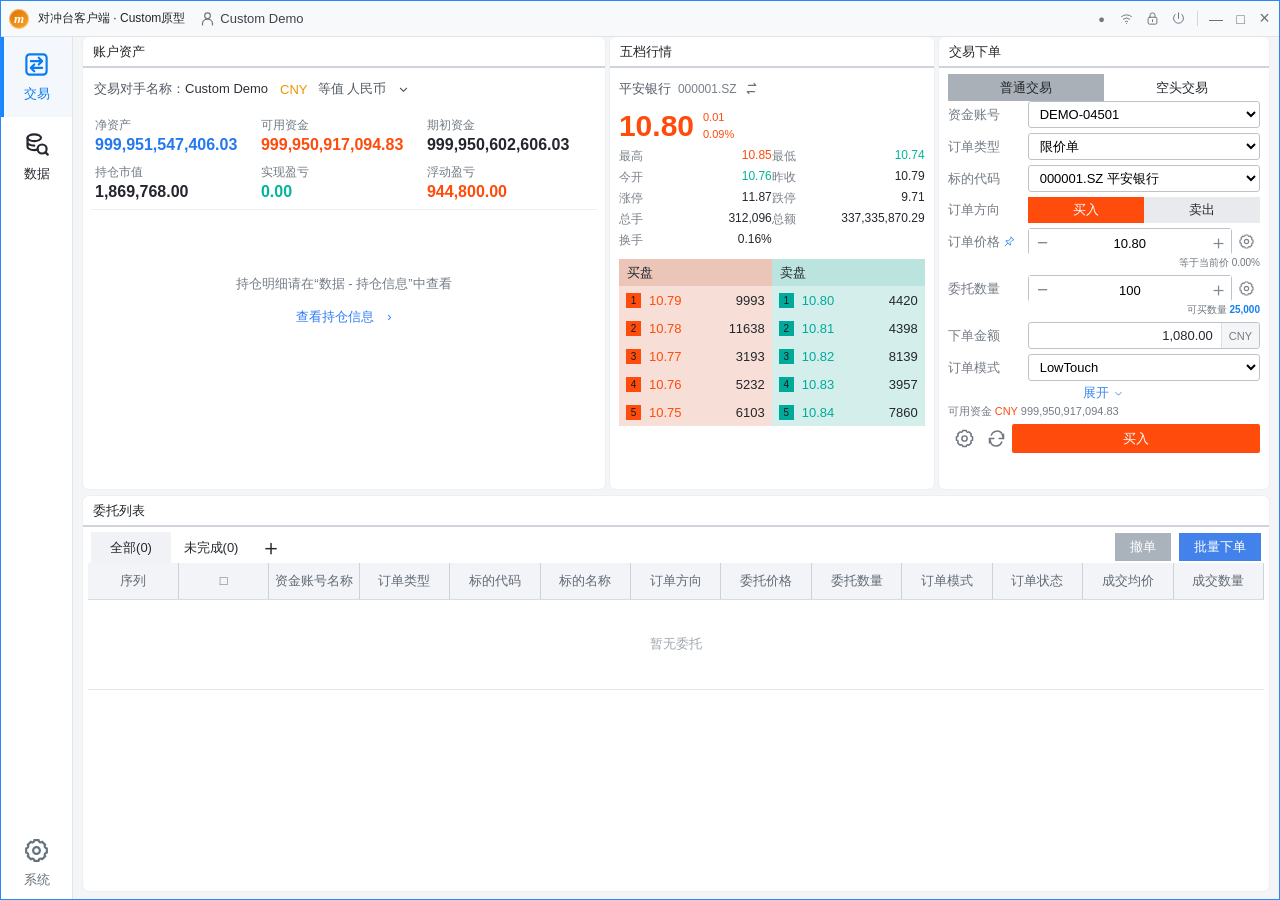
==== commit 8ef77e05: "Merge 170523b09126b3174cd40af2dffb5ae9b68bbf97 into 1f2d859f8c1e7836ee68a5939351abdf8763de8c" ====
--- a/index.html
+++ b/index.html
@@ -20,8 +20,6 @@
     <symbol id="i-swap" viewBox="0 0 24 24"><path d="M7 7h12l-3-3M17 17H5l3 3"/></symbol>
     <symbol id="i-pin" viewBox="0 0 24 24"><path d="m15 4 5 5-3 1-4 4 1 4-1 1-8-8 1-1 4 1 4-4Z"/><path d="m9 15-5 5"/></symbol>
     <symbol id="i-refresh" viewBox="0 0 24 24"><path d="M20 7v5h-5M4 17v-5h5"/><path d="M6.1 8A7 7 0 0 1 18 6l2 6M18 16a7 7 0 0 1-12 2l-2-6"/></symbol>
-    <symbol id="i-bell" viewBox="0 0 24 24"><path d="M18 8a6 6 0 0 0-12 0c0 7-3 7-3 9h18c0-2-3-2-3-9"/><path d="M10 21h4"/></symbol>
-    <symbol id="i-check" viewBox="0 0 24 24"><path d="m5 12 4 4L19 6"/></symbol>
   </svg>
 
   <div class="desktop-shell">
@@ -29,23 +27,6 @@
       <div class="brand-logo">m</div>
       <div class="product-name">对冲台客户端 · Custom原型</div>
       <div class="user-label"><svg><use href="#i-user"></use></svg><span>Custom Demo</span></div>
-      <div class="notification-center">
-        <button id="notificationBell" class="notification-bell" type="button" aria-label="消息通知" aria-expanded="false">
-          <svg><use href="#i-bell"></use></svg><span id="notificationBadge" class="notification-badge">3</span>
-        </button>
-        <section id="notificationPopover" class="notification-popover" hidden aria-label="消息中心">
-          <header class="notification-head">
-            <div><strong>消息通知</strong><span id="notificationUnreadText">3 条未读</span></div>
-            <button id="markAllNotificationsRead" type="button">全部已读</button>
-          </header>
-          <nav id="notificationTabs" class="notification-tabs" aria-label="消息分类"></nav>
-          <nav id="notificationSubFilters" class="notification-subfilters" aria-label="消息二级筛选"></nav>
-          <div class="notification-body">
-            <div id="notificationList" class="notification-list"></div>
-            <article id="notificationDetail" class="notification-detail"></article>
-          </div>
-        </section>
-      </div>
       <div class="titlebar-tools" aria-label="系统状态">
         <span class="shirt">●</span>
         <svg><use href="#i-wifi"></use></svg>
@@ -119,17 +100,17 @@
             <label>订单类型</label><select><option>限价单</option><option>市价单</option></select>
             <label>标的代码</label><select><option>000001.SZ 平安银行</option><option>000002.SZ 万科A</option></select>
             <label>订单方向</label><div class="direction-switch"><button class="active" data-direction="buy" type="button">买入</button><button data-direction="sell" type="button">卖出</button></div>
-            <label>订单价格 <svg><use href="#i-pin"></use></svg></label><div class="stepper"><button data-step="price" data-delta="-0.01" type="button">−</button><input id="priceInput" value="10.80"><button data-step="price" data-delta="0.01" type="button">＋</button></div>
+            <label>订单价格 <svg><use href="#i-pin"></use></svg></label><div class="stepper"><button data-step="price" data-delta="-0.01" type="button">−</button><input id="priceInput" value="10.80"><button data-step="price" data-delta="0.01" type="button">＋</button><button class="field-settings" type="button" aria-label="价格设置"><svg><use href="#i-settings"></use></svg></button></div>
             <div></div><div class="limit-hint">等于当前价 0.00%</div>
-            <label>委托数量</label><div class="stepper"><button data-step="quantity" data-delta="-100" type="button">−</button><input id="quantityInput" value="100"><button data-step="quantity" data-delta="100" type="button">＋</button><button class="gear-mini" type="button">⚙</button></div>
+            <label>委托数量</label><div class="stepper"><button data-step="quantity" data-delta="-100" type="button">−</button><input id="quantityInput" value="100"><button data-step="quantity" data-delta="100" type="button">＋</button><button id="quantitySettingsButton" class="field-settings" type="button" aria-label="快捷委托数量" aria-expanded="false"><svg><use href="#i-settings"></use></svg></button><section id="quantityModeMenu" class="quick-order-menu" aria-label="快捷委托数量" hidden><header>快捷委托数量</header><div class="quick-order-group"><span>预设比例</span><div class="quick-order-values ratio-values"><button data-ratio=".25" type="button">1/4</button><button data-ratio=".3333" type="button">1/3</button><button data-ratio=".5" type="button">1/2</button><button data-ratio="1" type="button">全仓</button></div></div><div class="quick-order-group"><span>常用数量</span><div id="commonQuantityMenuValues" class="quick-order-values"></div></div><div class="quick-order-group"><span>常用金额</span><div id="commonAmountMenuValues" class="quick-order-values"></div></div></section></div>
             <div></div><div class="available-hint">可买数量 <b>25,000</b></div>
-            <div></div><div class="ratio-buttons"><button data-ratio=".25" type="button">1/4</button><button data-ratio=".3333" type="button">1/3</button><button data-ratio=".5" type="button">1/2</button><button data-ratio="1" type="button">全仓</button></div>
+            <label>下单金额</label><div class="amount-field"><output id="amountValue">1,080.00</output><span>CNY</span></div>
             <label>订单模式</label><select><option>LowTouch</option><option>HighTouch</option></select>
           </div>
           <button id="expandOrder" class="expand-button" type="button">展开 <svg><use href="#i-chevron"></use></svg></button>
           <div id="orderExtra" class="order-extra" hidden><span>订单备注</span><input placeholder="选填"></div>
-          <div class="estimate"><span>预计下单金额 <i>CNY</i> <b id="estimateValue">1,080.00</b></span><span>可用资金 <i>CNY</i> 999,950,917,094.83</span></div>
-          <div class="order-actions"><button class="icon-action" type="button"><svg><use href="#i-settings"></use></svg></button><button class="icon-action" type="button"><svg><use href="#i-refresh"></use></svg></button><button id="submitOrder" class="submit-order" type="button">买入</button></div>
+          <div class="estimate"><span>可用资金 <i>CNY</i> 999,950,917,094.83</span></div>
+          <div class="order-actions"><button id="customSettingsButton" class="icon-action" type="button" aria-label="自定义设置" aria-expanded="false"><svg><use href="#i-settings"></use></svg></button><button class="icon-action" type="button"><svg><use href="#i-refresh"></use></svg></button><button id="submitOrder" class="submit-order" type="button">买入</button></div>
         </article>
       </section>
 
@@ -148,8 +129,38 @@
       </section>
       <section id="dataWorkspace" class="data-workspace" hidden aria-label="数据持仓信息"></section>
     </main>
+    <section id="customSettingsDialog" class="custom-settings-dialog" role="dialog" aria-labelledby="customSettingsTitle" hidden>
+      <header><strong id="customSettingsTitle">自定义设置</strong><button id="closeCustomSettings" type="button" aria-label="关闭">×</button></header>
+      <nav id="customSettingsTabs" class="custom-settings-tabs" aria-label="自定义设置分类"><button class="active" data-settings-tab="retained" type="button">保留字段</button><button data-settings-tab="common" type="button">常用数字</button><button data-settings-tab="protection" type="button">操作保护</button></nav>
+      <div class="custom-settings-body">
+        <fieldset class="retained-settings" data-settings-panel="retained">
+          <legend>订单下达后下单面板保留的要素</legend>
+          <div>
+            <label><input type="checkbox" checked>对冲渠道</label>
+            <label><input type="checkbox" checked>订单类型</label>
+            <label><input type="checkbox" checked>标的代码</label>
+            <label><input type="checkbox" checked>委托价格</label>
+            <label><input type="checkbox" checked>委托数量</label>
+            <label><input type="checkbox" checked>订单模式</label>
+            <label><input type="checkbox" checked>订单方向</label>
+            <label><input type="checkbox" checked>备注</label>
+          </div>
+        </fieldset>
+        <section class="common-number-settings" data-settings-panel="common" hidden>
+          <div><header>常用数量</header><div id="quickQuantityInputs" class="quick-number-inputs"></div></div>
+          <div><header>常用金额</header><div id="quickAmountInputs" class="quick-number-inputs amount-inputs"></div></div>
+        </section>
+        <fieldset class="wheel-settings" data-settings-panel="protection" hidden>
+          <legend>允许鼠标滚轮调整</legend>
+          <label><span>委托价格</span><input id="allowPriceWheel" type="checkbox"></label>
+          <label><span>委托数量</span><input id="allowQuantityWheel" type="checkbox"></label>
+        </fieldset>
+      </div>
+      <footer><button id="cancelCustomSettings" type="button">取消</button><button id="saveCustomSettings" class="primary" type="button">保存</button></footer>
+    </section>
     <div id="toast" class="toast" role="status"></div>
   </div>
   <script src="app.js"></script>
 </body>
 </html>
+
--- a/styles.css
+++ b/styles.css
@@ -51,8 +51,8 @@
 .data-page-heading span, .data-page-heading small { color: var(--muted); }
 .data-page-heading strong { font-size: 15px; font-weight: 600; }
 .holdings-filters { flex: none; padding: 4px 8px; border-bottom: 1px solid #e9edf1; }
-.holdings-filter-row { display: grid; grid-template-columns: repeat(6, minmax(115px, 1fr)); gap: 7px; margin: 3px 0; }
-.holdings-filter-row input, .holdings-filter-row select { width: 100%; min-width: 0; height: 28px; padding: 0 8px; border: 1px solid #c7cdd4; border-radius: 4px; color: #3f464d; background: #fff; }
+.holdings-filter-row { display: grid; grid-template-columns: repeat(5, minmax(125px, 1fr)); gap: 7px; margin: 3px 0; }
+.holdings-filter-row input { width: 100%; min-width: 0; height: 28px; padding: 0 8px; border: 1px solid #c7cdd4; border-radius: 4px; color: #3f464d; }
 .holdings-filter-row button { height: 28px; border: 0; border-radius: 3px; color: #fff; background: #3e83ed; }
 .holdings-filter-row .custom-export-button { border: 1px solid var(--blue); color: var(--blue); background: #fff; }
 .holdings-controls { height: 38px; flex: none; display: flex; align-items: center; justify-content: space-between; padding: 0 10px; border-bottom: 1px solid var(--line); }
@@ -111,10 +111,10 @@
 
 .order-panel { position: relative; overflow-y: auto; padding: 0 9px 9px; }
 .order-panel .panel-title { margin: 0 -9px; }
-.order-tabs { height: 35px; display: flex; align-items: end; }
-.order-tabs button { height: 29px; flex: 1; border: 0; background: transparent; cursor: pointer; }
+.order-tabs { height: 33px; display: flex; align-items: end; }
+.order-tabs button { height: 27px; flex: 1; border: 0; background: transparent; cursor: pointer; }
 .order-tabs button.active { background: #aab0b7; }
-.form-grid { display: grid; grid-template-columns: 72px minmax(0, 1fr); gap: 6px 8px; align-items: center; }
+.form-grid { display: grid; grid-template-columns: 72px minmax(0, 1fr); gap: 5px 8px; align-items: center; }
 .form-grid label { display: flex; align-items: center; gap: 3px; color: #747b84; }
 .form-grid label svg { width: 13px; height: 13px; color: #3887ef; }
 .form-grid select, .order-extra input { width: 100%; height: 27px; padding: 0 7px; border: 1px solid #bdc3ca; border-radius: 3px; background: #fff; outline: none; }
@@ -122,24 +122,71 @@
 .direction-switch button { border: 0; background: transparent; cursor: pointer; }
 .direction-switch button.active { color: #fff; background: var(--orange); }
 .direction-switch.sell button.active { background: #00a99a; }
-.stepper { position: relative; height: 27px; display: grid; grid-template-columns: 28px minmax(0, 1fr) 28px; border: 1px solid #bdc3ca; border-radius: 3px; }
+.stepper { position: relative; width: calc(100% - 28px); height: 27px; display: grid; grid-template-columns: 28px minmax(0, 1fr) 28px; border: 1px solid #bdc3ca; border-radius: 3px; }
 .stepper button { border: 0; background: #fff; color: #818991; font-size: 19px; cursor: pointer; }
 .stepper input { min-width: 0; border: 0; text-align: center; outline: none; }
-.stepper .gear-mini { position: absolute; right: -27px; width: 24px; height: 26px; padding: 0; color: #7e8790; font-size: 16px; background: transparent; }
+.stepper .field-settings { position: absolute; right: -28px; width: 25px; height: 25px; display: grid; place-items: center; padding: 0; color: #7e8790; background: transparent; }
+.stepper .field-settings:hover, .stepper .field-settings.active { color: var(--blue); }
+.stepper .field-settings svg { width: 17px; height: 17px; }
+.quick-order-menu { position: absolute; right: -28px; top: 31px; z-index: 45; width: 260px; overflow: hidden; border: 1px solid #dce1e7; border-radius: 5px; background: #fff; box-shadow: 0 8px 22px rgba(35,40,46,.18); }
+.quick-order-menu[hidden] { display: none; }
+.quick-order-menu > header { height: 30px; display: flex; align-items: center; padding: 0 9px; border-bottom: 1px solid #dce1e7; font-weight: 500; }
+.quick-order-group { padding: 5px 8px; border-bottom: 1px solid #edf0f3; }
+.quick-order-group:last-child { border-bottom: 0; }
+.quick-order-group > span { display: block; margin-bottom: 4px; color: #727b85; font-size: 10px; }
+.quick-order-values { display: grid; grid-template-columns: repeat(4, minmax(0, 1fr)); gap: 4px; }
+.quick-order-values button { height: 24px; min-width: 0; overflow: hidden; padding: 0 3px; border: 1px solid #dce1e7; border-radius: 3px; color: #59636d; background: #fff; font-size: 10px; text-overflow: ellipsis; }
+.quick-order-values button:hover { border-color: var(--blue); color: var(--blue); }
+.quick-order-values button.active { border-color: var(--blue); color: var(--blue); background: var(--blue-soft); }
+.quick-order-empty { grid-column: 1 / -1; height: 24px; display: flex !important; align-items: center; margin: 0 !important; color: #929aa2 !important; }
 .limit-hint, .available-hint { margin-top: -4px; text-align: right; color: #6f7780; font-size: 10px; }
 .available-hint b { color: #1680ef; }
-.ratio-buttons { display: grid; grid-template-columns: repeat(4, 1fr); gap: 2px; }
-.ratio-buttons button { height: 26px; border: 0; color: #fff; background: #3d7fed; cursor: pointer; }
-.expand-button { display: flex; align-items: center; gap: 3px; margin: 4px auto 3px; border: 0; color: #3a87ef; background: transparent; cursor: pointer; }
+.amount-field { height: 27px; display: flex; align-items: center; overflow: hidden; border: 1px solid #bdc3ca; border-radius: 3px; background: #fff; }
+.amount-field output { min-width: 0; flex: 1; padding: 0 8px; text-align: right; font-variant-numeric: tabular-nums; }
+.amount-field span { height: 100%; display: flex; align-items: center; padding: 0 7px; border-left: 1px solid #dce1e7; color: #727b85; background: #f3f5f7; font-size: 11px; }
+.expand-button { display: flex; align-items: center; gap: 3px; margin: 2px auto 1px; border: 0; color: #3a87ef; background: transparent; cursor: pointer; }
 .expand-button svg { width: 13px; height: 13px; transition: transform .2s; }.expand-button.open svg { transform: rotate(180deg); }
 .order-extra { display: grid; grid-template-columns: 72px 1fr; align-items: center; gap: 8px; padding: 2px 0 6px; color: #747b84; }
 .order-extra[hidden] { display: none; }
 .estimate { display: flex; flex-direction: column; gap: 3px; color: #747b84; font-size: 11px; }
 .estimate i { color: var(--orange); font-style: normal; }.estimate b { color: #555c64; font-weight: 400; }
 .order-actions { display: grid; grid-template-columns: 27px 27px minmax(0, 1fr); gap: 5px; margin-top: 5px; }
-.icon-action { display: grid; height: 29px; place-items: center; border: 0; color: #6f7780; background: transparent; cursor: pointer; }.icon-action svg { width: 21px; height: 21px; }
+.icon-action { display: grid; height: 29px; place-items: center; border: 0; color: #6f7780; background: transparent; cursor: pointer; }.icon-action:hover, .icon-action.active { color: var(--blue); }.icon-action svg { width: 21px; height: 21px; }
 .submit-order { height: 29px; border: 0; border-radius: 2px; color: #fff; background: var(--orange); cursor: pointer; }
 .submit-order.sell { background: #00a99a; }
+
+.custom-settings-dialog { position: fixed; left: 31%; top: 95px; z-index: 90; width: 400px; overflow: hidden; border: 1px solid var(--blue); border-radius: 8px; background: #fff; box-shadow: 0 14px 30px rgba(35,40,46,.22); }
+.custom-settings-dialog[hidden] { display: none; }
+.custom-settings-dialog > header { height: 36px; display: flex; align-items: center; justify-content: space-between; padding: 0 10px 0 12px; border-bottom: 1px solid #dce1e7; }
+.custom-settings-dialog > header strong { font-weight: 600; }
+.custom-settings-dialog > header button { width: 24px; height: 24px; border: 0; color: #5f6872; background: transparent; font-size: 18px; cursor: pointer; }
+.custom-settings-tabs { height: 39px; display: flex; padding: 0 12px; border-bottom: 1px solid #dce1e7; }
+.custom-settings-tabs button { position: relative; min-width: 78px; border: 0; color: #6a737d; background: transparent; cursor: pointer; }
+.custom-settings-tabs button.active { color: var(--blue); font-weight: 500; }
+.custom-settings-tabs button.active::after { content: ""; position: absolute; left: 12px; right: 12px; bottom: -1px; height: 2px; background: var(--blue); }
+.custom-settings-body { min-height: 188px; padding: 14px; }
+.custom-settings-body [hidden] { display: none; }
+.custom-settings-dialog fieldset { min-width: 0; margin: 0; padding: 0; border: 0; }
+.custom-settings-dialog legend { width: 100%; margin-bottom: 9px; color: #4f5862; }
+.wheel-settings { display: grid; gap: 8px; }
+.wheel-settings label { min-height: 42px; display: flex; align-items: center; justify-content: space-between; padding: 0 10px; border: 1px solid #e2e6ea; border-radius: 5px; color: #59636d; }
+.wheel-settings input { width: 16px; height: 16px; margin: 0; accent-color: var(--blue); }
+.retained-settings > div { display: grid; grid-template-columns: repeat(3, 1fr); gap: 9px 6px; }
+.retained-settings label { display: flex; align-items: center; gap: 4px; white-space: nowrap; color: #59636d; }
+.retained-settings input { width: 15px; height: 15px; margin: 0; accent-color: var(--blue); }
+.common-number-settings { display: grid; gap: 12px; }
+.common-number-settings > div { padding: 10px; border: 1px solid #e2e6ea; border-radius: 5px; }
+.common-number-settings header { margin-bottom: 9px; color: #4f5862; font-weight: 500; }
+.quick-number-inputs { display: grid; grid-template-columns: 1fr 1fr; gap: 8px 12px; }
+.quick-number-inputs label { display: grid; grid-template-columns: 42px 1fr; align-items: center; gap: 5px; color: #727b85; font-size: 11px; }
+.number-field { height: 27px; display: flex; align-items: center; overflow: hidden; border: 1px solid #bdc3ca; border-radius: 3px; background: #fff; }
+.number-field:focus-within { border-color: var(--blue); }
+.number-field input { width: 100%; min-width: 0; height: 25px; padding: 0 4px; border: 0; outline: none; font-size: 11px; appearance: textfield; }
+.number-field input::-webkit-inner-spin-button { display: none; }
+.number-field i { height: 100%; display: flex; align-items: center; padding: 0 5px; border-left: 1px solid #dce1e7; color: #727b85; background: #f3f5f7; font-size: 10px; font-style: normal; }
+.custom-settings-dialog > footer { display: flex; justify-content: flex-end; gap: 7px; padding: 0 12px 12px; }
+.custom-settings-dialog > footer button { height: 27px; min-width: 56px; border: 1px solid #bdc3ca; border-radius: 3px; background: #fff; cursor: pointer; }
+.custom-settings-dialog > footer .primary { border-color: var(--blue); color: #fff; background: var(--blue); }
 
 .order-list-panel { display: flex; flex-direction: column; }
 .list-toolbar { height: 36px; display: flex; justify-content: space-between; padding: 4px 8px 0; }
@@ -160,3 +207,4 @@
   .asset-metrics strong { font-size: 14px; }
   .holdings-filter-row { grid-template-columns: repeat(3, minmax(115px, 1fr)); }
 }
+
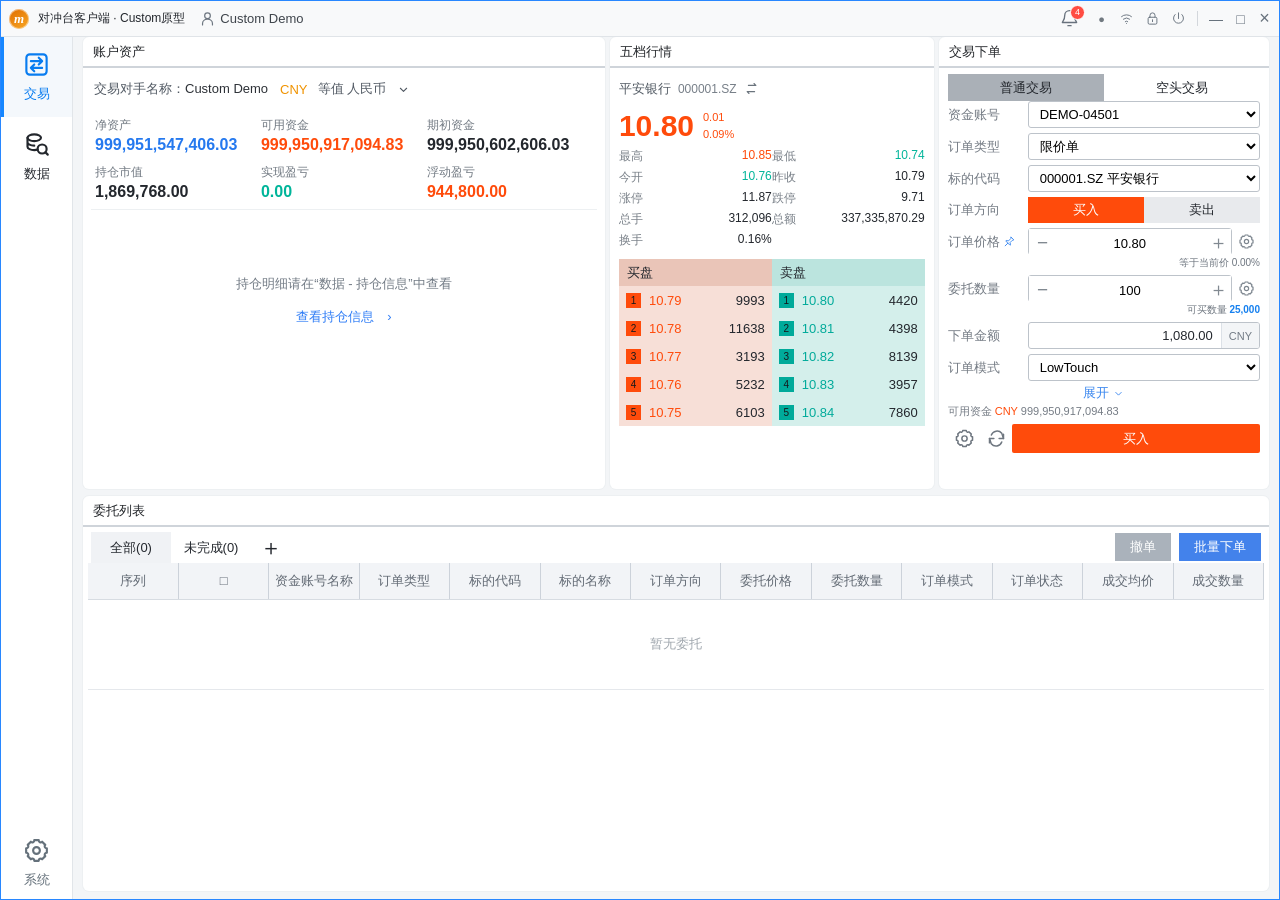
==== commit 433c3525: "chore: integrate current Custom prototype tasks" ====
--- a/index.html
+++ b/index.html
@@ -20,6 +20,8 @@
     <symbol id="i-swap" viewBox="0 0 24 24"><path d="M7 7h12l-3-3M17 17H5l3 3"/></symbol>
     <symbol id="i-pin" viewBox="0 0 24 24"><path d="m15 4 5 5-3 1-4 4 1 4-1 1-8-8 1-1 4 1 4-4Z"/><path d="m9 15-5 5"/></symbol>
     <symbol id="i-refresh" viewBox="0 0 24 24"><path d="M20 7v5h-5M4 17v-5h5"/><path d="M6.1 8A7 7 0 0 1 18 6l2 6M18 16a7 7 0 0 1-12 2l-2-6"/></symbol>
+    <symbol id="i-bell" viewBox="0 0 24 24"><path d="M18 8a6 6 0 0 0-12 0c0 7-3 7-3 9h18c0-2-3-2-3-9"/><path d="M10 21h4"/></symbol>
+    <symbol id="i-check" viewBox="0 0 24 24"><path d="m5 12 4 4L19 6"/></symbol>
   </svg>
 
   <div class="desktop-shell">
@@ -27,6 +29,23 @@
       <div class="brand-logo">m</div>
       <div class="product-name">对冲台客户端 · Custom原型</div>
       <div class="user-label"><svg><use href="#i-user"></use></svg><span>Custom Demo</span></div>
+      <div class="notification-center">
+        <button id="notificationBell" class="notification-bell" type="button" aria-label="消息通知" aria-expanded="false">
+          <svg><use href="#i-bell"></use></svg><span id="notificationBadge" class="notification-badge">3</span>
+        </button>
+        <section id="notificationPopover" class="notification-popover" hidden aria-label="消息中心">
+          <header class="notification-head">
+            <div><strong>消息通知</strong><span id="notificationUnreadText">3 条未读</span></div>
+            <button id="markAllNotificationsRead" type="button">全部已读</button>
+          </header>
+          <nav id="notificationTabs" class="notification-tabs" aria-label="消息分类"></nav>
+          <nav id="notificationSubFilters" class="notification-subfilters" aria-label="消息二级筛选"></nav>
+          <div class="notification-body">
+            <div id="notificationList" class="notification-list"></div>
+            <article id="notificationDetail" class="notification-detail"></article>
+          </div>
+        </section>
+      </div>
       <div class="titlebar-tools" aria-label="系统状态">
         <span class="shirt">●</span>
         <svg><use href="#i-wifi"></use></svg>
--- a/styles.css
+++ b/styles.css
@@ -26,7 +26,37 @@
 .product-name { white-space: nowrap; font-size: 12px; }
 .user-label { display: flex; align-items: center; gap: 4px; margin-left: 5px; white-space: nowrap; color: #3e444b; }
 .user-label svg { width: 17px; height: 17px; color: #6d7680; }
-.titlebar-tools { display: flex; align-items: center; gap: 11px; margin-left: auto; height: 100%; color: #66717c; }
+.notification-center { position: relative; margin-left: auto; height: 100%; display: flex; align-items: center; }
+.notification-bell { position: relative; width: 34px; height: 30px; display: grid; place-items: center; border: 0; border-radius: 4px; color: #68727d; background: transparent; cursor: pointer; }
+.notification-bell:hover, .notification-bell.open { color: #187be7; background: #edf4ff; }
+.notification-bell svg { width: 19px; height: 19px; }
+.notification-badge { position: absolute; right: 1px; top: 1px; min-width: 15px; height: 15px; display: grid; place-items: center; padding: 0 4px; border: 1px solid #fff; border-radius: 8px; color: #fff; background: #ff4c42; font-size: 9px; line-height: 1; }
+.notification-badge:empty { display: none; }
+.notification-popover { position: absolute; z-index: 200; top: 34px; right: -112px; width: 430px; height: 565px; overflow: hidden; border: 1px solid #d8dee6; border-radius: 7px; background: #fff; box-shadow: 0 14px 35px rgba(28,44,62,.2); }
+.notification-popover[hidden] { display: none; }
+.notification-head { height: 52px; display: flex; align-items: center; justify-content: space-between; padding: 0 14px; border-bottom: 1px solid #e5e8ec; }
+.notification-head div { display: flex; align-items: center; gap: 10px; }.notification-head strong { font-size: 16px; }.notification-head span { color: #8a929b; font-size: 12px; }
+.notification-head button { border: 0; color: #2479e9; background: transparent; cursor: pointer; }
+.notification-tabs { height: 42px; display: flex; align-items: end; gap: 13px; padding: 0 14px; border-bottom: 1px solid #e7eaee; }
+.notification-tabs button { position: relative; height: 42px; border: 0; color: #656f79; background: transparent; cursor: pointer; }
+.notification-tabs button.active { color: #1f78e7; font-weight: 600; }.notification-tabs button.active::after { content: ""; position: absolute; left: 0; right: 0; bottom: 0; height: 2px; background: #2f80ed; }
+.notification-subfilters { display: none; height: 40px; align-items: center; gap: 7px; padding: 0 14px; border-bottom: 1px solid #edf0f3; background: #fafbfd; }
+.notification-popover.has-subfilters .notification-subfilters { display: flex; }
+.notification-subfilters button { height: 24px; padding: 0 10px; border: 1px solid #dce2e8; border-radius: 12px; color: #66717b; background: #fff; cursor: pointer; font-size: 11px; }
+.notification-subfilters button.active { border-color: #9cc4f8; color: #1e73dd; background: #eaf3ff; }
+.notification-body { height: calc(100% - 94px); display: flex; flex-direction: column; }
+.notification-popover.has-subfilters .notification-body { height: calc(100% - 134px); }
+.notification-list { min-height: 0; flex: 1; overflow-y: auto; }
+.notification-item { position: relative; width: 100%; min-height: 73px; display: grid; grid-template-columns: 32px minmax(0,1fr) 42px; gap: 10px; align-items: start; padding: 11px 12px; border: 0; border-bottom: 1px solid #edf0f3; text-align: left; background: #fff; cursor: pointer; }
+.notification-item:hover { background: #f7f9fc; }.notification-item.selected { background: #eaf3ff; }.notification-item.unread::after { content: ""; position: absolute; right: 9px; top: 31px; width: 6px; height: 6px; border-radius: 50%; background: #2f80ed; }
+.message-icon { width: 30px; height: 30px; display: grid; place-items: center; border-radius: 50%; font-size: 14px; font-weight: 600; }.message-icon.success { color: #01947d; background: #dff6ef; }.message-icon.danger { color: #db3f4e; background: #fee9ec; }.message-icon.warning { color: #b46b08; background: #fff0d5; }.message-icon.info { color: #2673cc; background: #e6f1ff; }
+.message-copy { min-width: 0; }.message-title { display: flex; align-items: center; gap: 6px; color: #24292f; font-weight: 600; }.message-status { padding: 1px 5px; border-radius: 3px; color: #5e6872; background: #edf0f3; font-size: 10px; font-weight: 400; }.message-summary { margin-top: 5px; overflow: hidden; color: #69737d; font-size: 12px; white-space: nowrap; text-overflow: ellipsis; }.message-time { padding-top: 2px; color: #8d959d; font-size: 11px; }
+.notification-detail { flex: none; max-height: 245px; overflow-y: auto; padding: 12px 14px 14px; border-top: 1px solid #dfe4e9; box-shadow: 0 -5px 14px rgba(35,55,75,.05); }
+.notification-detail header { display: flex; align-items: center; justify-content: space-between; margin-bottom: 7px; }.notification-detail header strong { font-size: 13px; }.notification-detail header span { color: #9098a1; font-size: 11px; }.notification-detail p { margin: 0 0 9px; color: #56616c; font-size: 12px; line-height: 1.6; }
+.message-meta { display: grid; grid-template-columns: 64px 1fr; gap: 4px 8px; margin-bottom: 10px; font-size: 11px; }.message-meta span:nth-child(odd) { color: #929aa2; }.message-meta span:nth-child(even) { overflow-wrap: anywhere; }
+.message-actions { display: flex; justify-content: flex-end; gap: 7px; }.message-actions button { height: 27px; padding: 0 11px; border: 1px solid #2f7df6; border-radius: 2px; color: #2878e8; background: #fff; cursor: pointer; }.message-actions button.primary { color: #fff; background: #347fee; }
+.notification-empty { height: 100%; display: grid; place-items: center; color: #98a0a8; }
+.titlebar-tools { display: flex; align-items: center; gap: 11px; height: 100%; color: #66717c; }
 .titlebar-tools svg { width: 15px; height: 15px; stroke-width: 1.5; }
 .titlebar-tools .shirt { color: #717980; font-size: 11px; }
 .titlebar-tools i { display: block; width: 1px; height: 15px; background: #d3d7dc; }
@@ -51,8 +81,8 @@
 .data-page-heading span, .data-page-heading small { color: var(--muted); }
 .data-page-heading strong { font-size: 15px; font-weight: 600; }
 .holdings-filters { flex: none; padding: 4px 8px; border-bottom: 1px solid #e9edf1; }
-.holdings-filter-row { display: grid; grid-template-columns: repeat(5, minmax(125px, 1fr)); gap: 7px; margin: 3px 0; }
-.holdings-filter-row input { width: 100%; min-width: 0; height: 28px; padding: 0 8px; border: 1px solid #c7cdd4; border-radius: 4px; color: #3f464d; }
+.holdings-filter-row { display: grid; grid-template-columns: repeat(6, minmax(115px, 1fr)); gap: 7px; margin: 3px 0; }
+.holdings-filter-row input, .holdings-filter-row select { width: 100%; min-width: 0; height: 28px; padding: 0 8px; border: 1px solid #c7cdd4; border-radius: 4px; color: #3f464d; background: #fff; }
 .holdings-filter-row button { height: 28px; border: 0; border-radius: 3px; color: #fff; background: #3e83ed; }
 .holdings-filter-row .custom-export-button { border: 1px solid var(--blue); color: var(--blue); background: #fff; }
 .holdings-controls { height: 38px; flex: none; display: flex; align-items: center; justify-content: space-between; padding: 0 10px; border-bottom: 1px solid var(--line); }
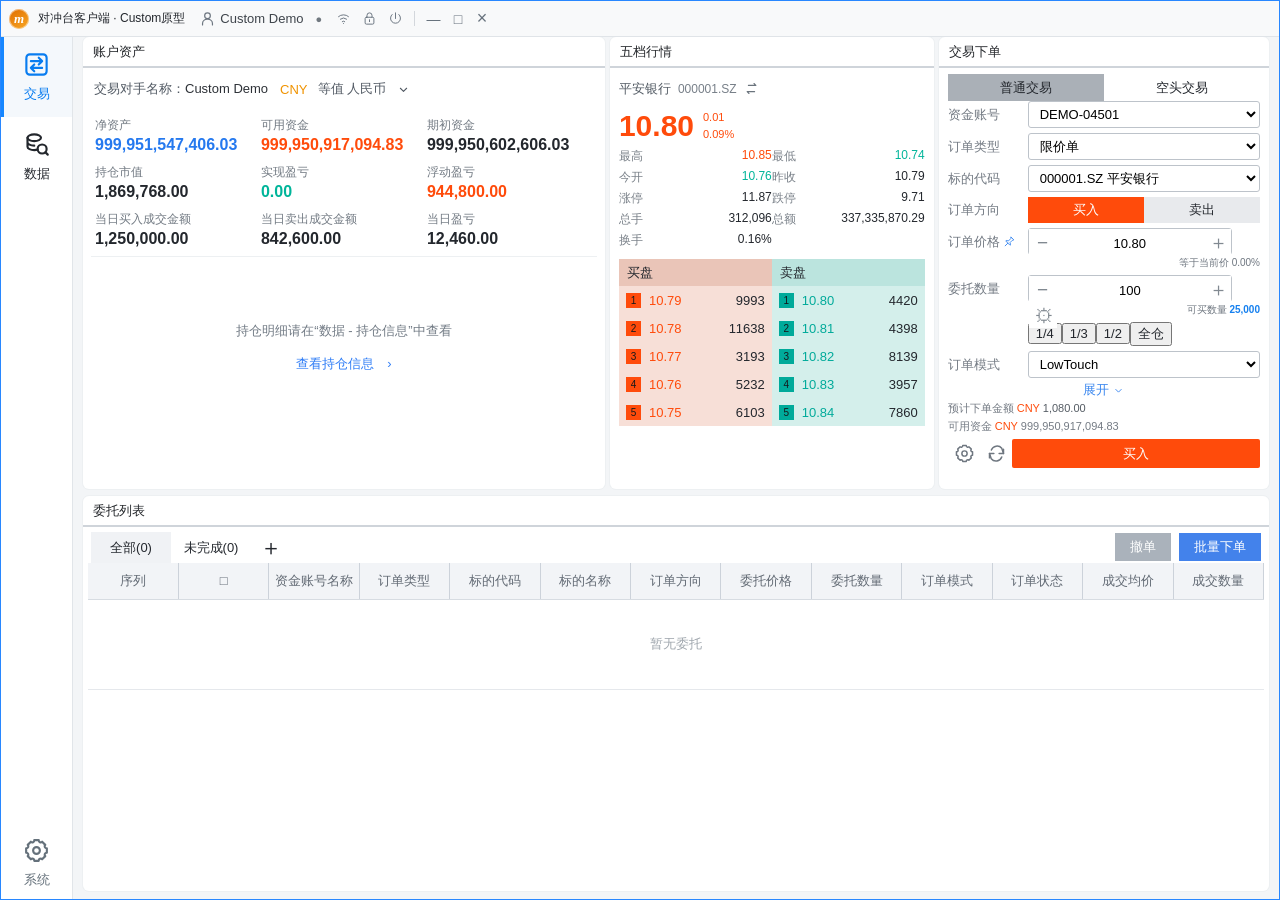
==== commit 47c65e38: "feat: add daily fund metrics to Custom home" ====
--- a/index.html
+++ b/index.html
@@ -20,8 +20,6 @@
     <symbol id="i-swap" viewBox="0 0 24 24"><path d="M7 7h12l-3-3M17 17H5l3 3"/></symbol>
     <symbol id="i-pin" viewBox="0 0 24 24"><path d="m15 4 5 5-3 1-4 4 1 4-1 1-8-8 1-1 4 1 4-4Z"/><path d="m9 15-5 5"/></symbol>
     <symbol id="i-refresh" viewBox="0 0 24 24"><path d="M20 7v5h-5M4 17v-5h5"/><path d="M6.1 8A7 7 0 0 1 18 6l2 6M18 16a7 7 0 0 1-12 2l-2-6"/></symbol>
-    <symbol id="i-bell" viewBox="0 0 24 24"><path d="M18 8a6 6 0 0 0-12 0c0 7-3 7-3 9h18c0-2-3-2-3-9"/><path d="M10 21h4"/></symbol>
-    <symbol id="i-check" viewBox="0 0 24 24"><path d="m5 12 4 4L19 6"/></symbol>
   </svg>
 
   <div class="desktop-shell">
@@ -29,23 +27,6 @@
       <div class="brand-logo">m</div>
       <div class="product-name">对冲台客户端 · Custom原型</div>
       <div class="user-label"><svg><use href="#i-user"></use></svg><span>Custom Demo</span></div>
-      <div class="notification-center">
-        <button id="notificationBell" class="notification-bell" type="button" aria-label="消息通知" aria-expanded="false">
-          <svg><use href="#i-bell"></use></svg><span id="notificationBadge" class="notification-badge">3</span>
-        </button>
-        <section id="notificationPopover" class="notification-popover" hidden aria-label="消息中心">
-          <header class="notification-head">
-            <div><strong>消息通知</strong><span id="notificationUnreadText">3 条未读</span></div>
-            <button id="markAllNotificationsRead" type="button">全部已读</button>
-          </header>
-          <nav id="notificationTabs" class="notification-tabs" aria-label="消息分类"></nav>
-          <nav id="notificationSubFilters" class="notification-subfilters" aria-label="消息二级筛选"></nav>
-          <div class="notification-body">
-            <div id="notificationList" class="notification-list"></div>
-            <article id="notificationDetail" class="notification-detail"></article>
-          </div>
-        </section>
-      </div>
       <div class="titlebar-tools" aria-label="系统状态">
         <span class="shirt">●</span>
         <svg><use href="#i-wifi"></use></svg>
@@ -85,7 +66,10 @@
             <div><span>期初资金</span><strong>999,950,602,606.03</strong></div>
             <div><span>持仓市值</span><strong>1,869,768.00</strong></div>
             <div><span>实现盈亏</span><strong class="green">0.00</strong></div>
-            <div><span>浮动盈亏</span><strong class="orange">944,800.00</strong></div>
+            <div><span>浮动盈亏</span><strong class="orange">944,800.00</strong></div>
+            <div><span>当日买入成交金额</span><strong>1,250,000.00</strong></div>
+            <div><span>当日卖出成交金额</span><strong>842,600.00</strong></div>
+            <div><span>当日盈亏</span><strong>12,460.00</strong></div>
           </div>
           <div class="asset-holdings-note"><span>持仓明细请在“数据 - 持仓信息”中查看</span><button type="button" data-open-holdings>查看持仓信息　›</button></div>
         </article>
@@ -119,17 +103,17 @@
             <label>订单类型</label><select><option>限价单</option><option>市价单</option></select>
             <label>标的代码</label><select><option>000001.SZ 平安银行</option><option>000002.SZ 万科A</option></select>
             <label>订单方向</label><div class="direction-switch"><button class="active" data-direction="buy" type="button">买入</button><button data-direction="sell" type="button">卖出</button></div>
-            <label>订单价格 <svg><use href="#i-pin"></use></svg></label><div class="stepper"><button data-step="price" data-delta="-0.01" type="button">−</button><input id="priceInput" value="10.80"><button data-step="price" data-delta="0.01" type="button">＋</button><button class="field-settings" type="button" aria-label="价格设置"><svg><use href="#i-settings"></use></svg></button></div>
+            <label>订单价格 <svg><use href="#i-pin"></use></svg></label><div class="stepper"><button data-step="price" data-delta="-0.01" type="button">−</button><input id="priceInput" value="10.80"><button data-step="price" data-delta="0.01" type="button">＋</button></div>
             <div></div><div class="limit-hint">等于当前价 0.00%</div>
-            <label>委托数量</label><div class="stepper"><button data-step="quantity" data-delta="-100" type="button">−</button><input id="quantityInput" value="100"><button data-step="quantity" data-delta="100" type="button">＋</button><button id="quantitySettingsButton" class="field-settings" type="button" aria-label="快捷委托数量" aria-expanded="false"><svg><use href="#i-settings"></use></svg></button><section id="quantityModeMenu" class="quick-order-menu" aria-label="快捷委托数量" hidden><header>快捷委托数量</header><div class="quick-order-group"><span>预设比例</span><div class="quick-order-values ratio-values"><button data-ratio=".25" type="button">1/4</button><button data-ratio=".3333" type="button">1/3</button><button data-ratio=".5" type="button">1/2</button><button data-ratio="1" type="button">全仓</button></div></div><div class="quick-order-group"><span>常用数量</span><div id="commonQuantityMenuValues" class="quick-order-values"></div></div><div class="quick-order-group"><span>常用金额</span><div id="commonAmountMenuValues" class="quick-order-values"></div></div></section></div>
+            <label>委托数量</label><div class="stepper"><button data-step="quantity" data-delta="-100" type="button">−</button><input id="quantityInput" value="100"><button data-step="quantity" data-delta="100" type="button">＋</button><button class="gear-mini" type="button">⚙</button></div>
             <div></div><div class="available-hint">可买数量 <b>25,000</b></div>
-            <label>下单金额</label><div class="amount-field"><output id="amountValue">1,080.00</output><span>CNY</span></div>
+            <div></div><div class="ratio-buttons"><button data-ratio=".25" type="button">1/4</button><button data-ratio=".3333" type="button">1/3</button><button data-ratio=".5" type="button">1/2</button><button data-ratio="1" type="button">全仓</button></div>
             <label>订单模式</label><select><option>LowTouch</option><option>HighTouch</option></select>
           </div>
           <button id="expandOrder" class="expand-button" type="button">展开 <svg><use href="#i-chevron"></use></svg></button>
           <div id="orderExtra" class="order-extra" hidden><span>订单备注</span><input placeholder="选填"></div>
-          <div class="estimate"><span>可用资金 <i>CNY</i> 999,950,917,094.83</span></div>
-          <div class="order-actions"><button id="customSettingsButton" class="icon-action" type="button" aria-label="自定义设置" aria-expanded="false"><svg><use href="#i-settings"></use></svg></button><button class="icon-action" type="button"><svg><use href="#i-refresh"></use></svg></button><button id="submitOrder" class="submit-order" type="button">买入</button></div>
+          <div class="estimate"><span>预计下单金额 <i>CNY</i> <b id="estimateValue">1,080.00</b></span><span>可用资金 <i>CNY</i> 999,950,917,094.83</span></div>
+          <div class="order-actions"><button class="icon-action" type="button"><svg><use href="#i-settings"></use></svg></button><button class="icon-action" type="button"><svg><use href="#i-refresh"></use></svg></button><button id="submitOrder" class="submit-order" type="button">买入</button></div>
         </article>
       </section>
 
@@ -148,38 +132,8 @@
       </section>
       <section id="dataWorkspace" class="data-workspace" hidden aria-label="数据持仓信息"></section>
     </main>
-    <section id="customSettingsDialog" class="custom-settings-dialog" role="dialog" aria-labelledby="customSettingsTitle" hidden>
-      <header><strong id="customSettingsTitle">自定义设置</strong><button id="closeCustomSettings" type="button" aria-label="关闭">×</button></header>
-      <nav id="customSettingsTabs" class="custom-settings-tabs" aria-label="自定义设置分类"><button class="active" data-settings-tab="retained" type="button">保留字段</button><button data-settings-tab="common" type="button">常用数字</button><button data-settings-tab="protection" type="button">操作保护</button></nav>
-      <div class="custom-settings-body">
-        <fieldset class="retained-settings" data-settings-panel="retained">
-          <legend>订单下达后下单面板保留的要素</legend>
-          <div>
-            <label><input type="checkbox" checked>对冲渠道</label>
-            <label><input type="checkbox" checked>订单类型</label>
-            <label><input type="checkbox" checked>标的代码</label>
-            <label><input type="checkbox" checked>委托价格</label>
-            <label><input type="checkbox" checked>委托数量</label>
-            <label><input type="checkbox" checked>订单模式</label>
-            <label><input type="checkbox" checked>订单方向</label>
-            <label><input type="checkbox" checked>备注</label>
-          </div>
-        </fieldset>
-        <section class="common-number-settings" data-settings-panel="common" hidden>
-          <div><header>常用数量</header><div id="quickQuantityInputs" class="quick-number-inputs"></div></div>
-          <div><header>常用金额</header><div id="quickAmountInputs" class="quick-number-inputs amount-inputs"></div></div>
-        </section>
-        <fieldset class="wheel-settings" data-settings-panel="protection" hidden>
-          <legend>允许鼠标滚轮调整</legend>
-          <label><span>委托价格</span><input id="allowPriceWheel" type="checkbox"></label>
-          <label><span>委托数量</span><input id="allowQuantityWheel" type="checkbox"></label>
-        </fieldset>
-      </div>
-      <footer><button id="cancelCustomSettings" type="button">取消</button><button id="saveCustomSettings" class="primary" type="button">保存</button></footer>
-    </section>
     <div id="toast" class="toast" role="status"></div>
   </div>
   <script src="app.js"></script>
 </body>
 </html>
-
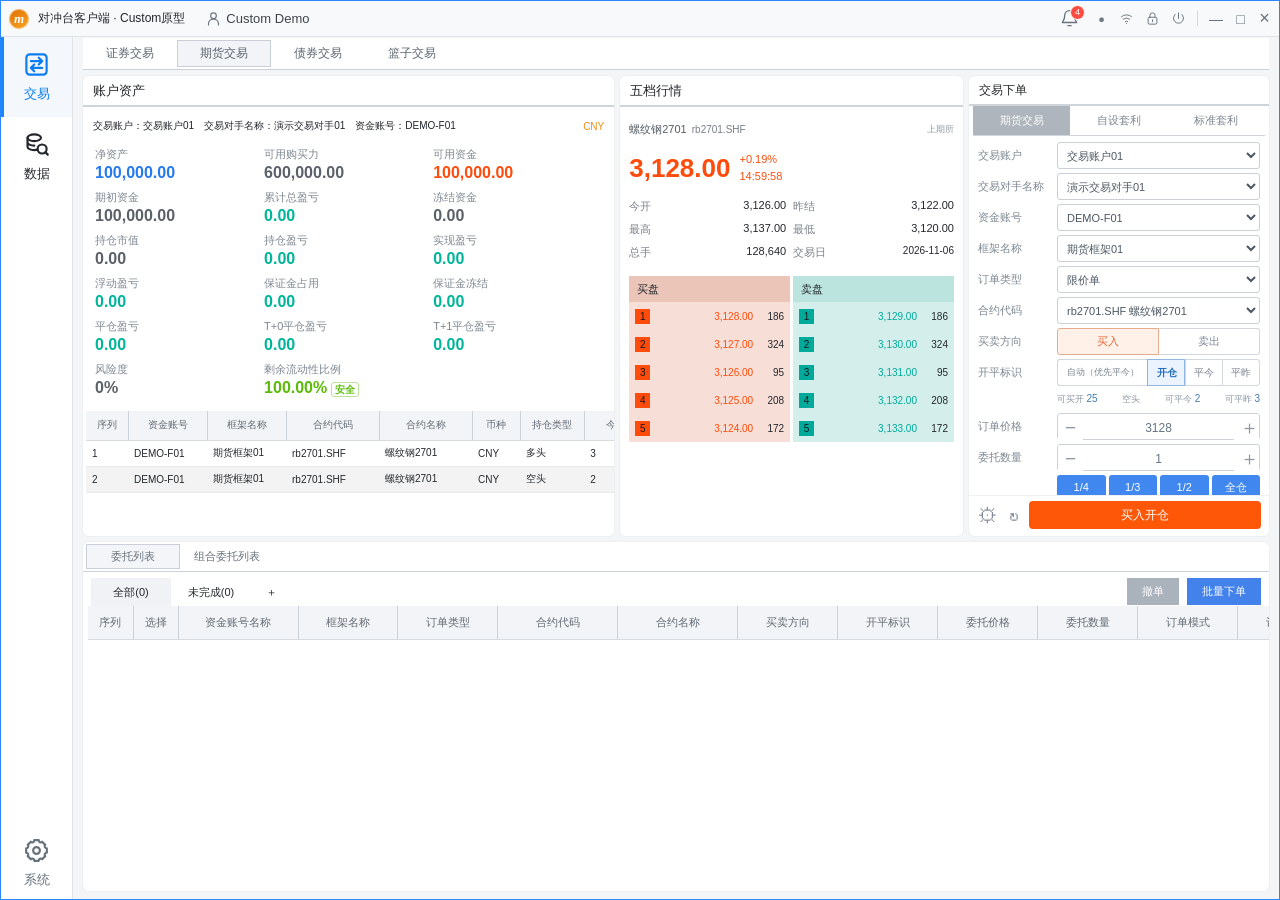
==== commit 78aeb805: "Integrate custom workbench prototype and futures ticket settings" ====
--- a/index.html
+++ b/index.html
@@ -1,139 +1,201 @@
-<!doctype html>
-<html lang="zh-CN">
-<head>
-  <meta charset="utf-8">
-  <meta name="viewport" content="width=device-width, initial-scale=1">
-  <meta name="description" content="Custom端下单面板高保真交互原型">
-  <title>Custom Client Prototype</title>
-  <link rel="stylesheet" href="styles.css">
-</head>
-<body>
-  <svg class="icon-sprite" aria-hidden="true">
-    <symbol id="i-trade" viewBox="0 0 24 24"><rect x="3" y="3" width="18" height="18" rx="3"/><path d="M7 9h10M14 6l3 3-3 3M17 15H7M10 12l-3 3 3 3"/></symbol>
-    <symbol id="i-data" viewBox="0 0 24 24"><ellipse cx="10" cy="6" rx="6" ry="3"/><path d="M4 6v8c0 1.7 2.7 3 6 3 1.1 0 2.2-.2 3-.5M4 10c0 1.7 2.7 3 6 3"/><circle cx="17" cy="16" r="4"/><path d="m20 19 2 2"/></symbol>
-    <symbol id="i-settings" viewBox="0 0 24 24"><circle cx="12" cy="12" r="3"/><path d="M19.4 15a1.7 1.7 0 0 0 .3 1.9l.1.1-2.8 2.8-.1-.1a1.7 1.7 0 0 0-1.9-.3 1.7 1.7 0 0 0-1 1.6v.2h-4V21a1.7 1.7 0 0 0-1-1.6 1.7 1.7 0 0 0-1.9.3l-.1.1L4.2 17l.1-.1a1.7 1.7 0 0 0 .3-1.9A1.7 1.7 0 0 0 3 14H2.8v-4H3a1.7 1.7 0 0 0 1.6-1 1.7 1.7 0 0 0-.3-1.9L4.2 7 7 4.2l.1.1a1.7 1.7 0 0 0 1.9.3A1.7 1.7 0 0 0 10 3V2.8h4V3a1.7 1.7 0 0 0 1 1.6 1.7 1.7 0 0 0 1.9-.3l.1-.1L19.8 7l-.1.1a1.7 1.7 0 0 0-.3 1.9 1.7 1.7 0 0 0 1.6 1h.2v4H21a1.7 1.7 0 0 0-1.6 1Z"/></symbol>
-    <symbol id="i-user" viewBox="0 0 24 24"><circle cx="12" cy="8" r="4"/><path d="M5 21v-2c0-3.3 3.1-6 7-6s7 2.7 7 6v2"/></symbol>
-    <symbol id="i-wifi" viewBox="0 0 24 24"><path d="M4 9a12 12 0 0 1 16 0M7 13a8 8 0 0 1 10 0M10 17a3 3 0 0 1 4 0"/><circle cx="12" cy="20" r=".8" fill="currentColor" stroke="none"/></symbol>
-    <symbol id="i-lock" viewBox="0 0 24 24"><rect x="5" y="10" width="14" height="11" rx="2"/><path d="M8 10V7a4 4 0 0 1 8 0v3M12 14v3"/></symbol>
-    <symbol id="i-power" viewBox="0 0 24 24"><path d="M12 3v9M6.6 5.6a8 8 0 1 0 10.8 0"/></symbol>
-    <symbol id="i-chevron" viewBox="0 0 24 24"><path d="m7 10 5 5 5-5"/></symbol>
-    <symbol id="i-swap" viewBox="0 0 24 24"><path d="M7 7h12l-3-3M17 17H5l3 3"/></symbol>
-    <symbol id="i-pin" viewBox="0 0 24 24"><path d="m15 4 5 5-3 1-4 4 1 4-1 1-8-8 1-1 4 1 4-4Z"/><path d="m9 15-5 5"/></symbol>
-    <symbol id="i-refresh" viewBox="0 0 24 24"><path d="M20 7v5h-5M4 17v-5h5"/><path d="M6.1 8A7 7 0 0 1 18 6l2 6M18 16a7 7 0 0 1-12 2l-2-6"/></symbol>
-  </svg>
-
-  <div class="desktop-shell">
-    <header class="titlebar">
-      <div class="brand-logo">m</div>
-      <div class="product-name">对冲台客户端 · Custom原型</div>
-      <div class="user-label"><svg><use href="#i-user"></use></svg><span>Custom Demo</span></div>
-      <div class="titlebar-tools" aria-label="系统状态">
-        <span class="shirt">●</span>
-        <svg><use href="#i-wifi"></use></svg>
-        <svg><use href="#i-lock"></use></svg>
-        <svg><use href="#i-power"></use></svg>
-        <i></i><span>—</span><span>□</span><span class="close">×</span>
-      </div>
-    </header>
-
-    <aside class="sidebar">
-      <nav>
-        <button class="nav-item active" data-view="trade" type="button">
-          <svg><use href="#i-trade"></use></svg><span>交易</span>
-        </button>
-        <button class="nav-item" data-view="data" type="button">
-          <svg><use href="#i-data"></use></svg><span>数据</span>
-        </button>
-      </nav>
-      <button class="nav-item system" data-view="system" type="button">
-        <svg><use href="#i-settings"></use></svg><span>系统</span>
-      </button>
-    </aside>
-
-    <main class="workspace">
-      <section class="top-grid">
-        <article class="panel asset-panel">
-          <header class="panel-title">账户资产</header>
-          <div class="account-line">
-            <span>交易对手名称：<b>Custom Demo</b></span>
-            <span class="currency">CNY</span>
-            <span>等值 人民币</span>
-            <svg><use href="#i-chevron"></use></svg>
-          </div>
-          <div class="asset-metrics">
-            <div><span>净资产</span><strong class="blue">999,951,547,406.03</strong></div>
-            <div><span>可用资金</span><strong class="orange">999,950,917,094.83</strong></div>
-            <div><span>期初资金</span><strong>999,950,602,606.03</strong></div>
-            <div><span>持仓市值</span><strong>1,869,768.00</strong></div>
-            <div><span>实现盈亏</span><strong class="green">0.00</strong></div>
+<!doctype html>
+<html lang="zh-CN">
+<head>
+  <meta charset="utf-8">
+  <meta name="viewport" content="width=device-width, initial-scale=1">
+  <meta name="description" content="Custom端下单面板高保真交互原型">
+  <title>Custom Client Prototype</title>
+  <link rel="stylesheet" href="message-center.css">
+    <link rel="stylesheet" href="styles.css">
+<link rel="stylesheet" href="ticket-settings.css">
+  <link rel="stylesheet" href="custom-futures.css">
+</head>
+<body>
+  <svg class="icon-sprite" aria-hidden="true">
+    <symbol id="i-trade" viewBox="0 0 24 24"><rect x="3" y="3" width="18" height="18" rx="3"/><path d="M7 9h10M14 6l3 3-3 3M17 15H7M10 12l-3 3 3 3"/></symbol>
+    <symbol id="i-data" viewBox="0 0 24 24"><ellipse cx="10" cy="6" rx="6" ry="3"/><path d="M4 6v8c0 1.7 2.7 3 6 3 1.1 0 2.2-.2 3-.5M4 10c0 1.7 2.7 3 6 3"/><circle cx="17" cy="16" r="4"/><path d="m20 19 2 2"/></symbol>
+    <symbol id="i-settings" viewBox="0 0 24 24"><circle cx="12" cy="12" r="3"/><path d="M19.4 15a1.7 1.7 0 0 0 .3 1.9l.1.1-2.8 2.8-.1-.1a1.7 1.7 0 0 0-1.9-.3 1.7 1.7 0 0 0-1 1.6v.2h-4V21a1.7 1.7 0 0 0-1-1.6 1.7 1.7 0 0 0-1.9.3l-.1.1L4.2 17l.1-.1a1.7 1.7 0 0 0 .3-1.9A1.7 1.7 0 0 0 3 14H2.8v-4H3a1.7 1.7 0 0 0 1.6-1 1.7 1.7 0 0 0-.3-1.9L4.2 7 7 4.2l.1.1a1.7 1.7 0 0 0 1.9.3A1.7 1.7 0 0 0 10 3V2.8h4V3a1.7 1.7 0 0 0 1 1.6 1.7 1.7 0 0 0 1.9-.3l.1-.1L19.8 7l-.1.1a1.7 1.7 0 0 0-.3 1.9 1.7 1.7 0 0 0 1.6 1h.2v4H21a1.7 1.7 0 0 0-1.6 1Z"/></symbol>
+    <symbol id="i-user" viewBox="0 0 24 24"><circle cx="12" cy="8" r="4"/><path d="M5 21v-2c0-3.3 3.1-6 7-6s7 2.7 7 6v2"/></symbol>
+    <symbol id="i-wifi" viewBox="0 0 24 24"><path d="M4 9a12 12 0 0 1 16 0M7 13a8 8 0 0 1 10 0M10 17a3 3 0 0 1 4 0"/><circle cx="12" cy="20" r=".8" fill="currentColor" stroke="none"/></symbol>
+    <symbol id="i-lock" viewBox="0 0 24 24"><rect x="5" y="10" width="14" height="11" rx="2"/><path d="M8 10V7a4 4 0 0 1 8 0v3M12 14v3"/></symbol>
+    <symbol id="i-power" viewBox="0 0 24 24"><path d="M12 3v9M6.6 5.6a8 8 0 1 0 10.8 0"/></symbol>
+    <symbol id="i-chevron" viewBox="0 0 24 24"><path d="m7 10 5 5 5-5"/></symbol>
+    <symbol id="i-swap" viewBox="0 0 24 24"><path d="M7 7h12l-3-3M17 17H5l3 3"/></symbol>
+    <symbol id="i-pin" viewBox="0 0 24 24"><path d="m15 4 5 5-3 1-4 4 1 4-1 1-8-8 1-1 4 1 4-4Z"/><path d="m9 15-5 5"/></symbol>
+    <symbol id="i-refresh" viewBox="0 0 24 24"><path d="M20 7v5h-5M4 17v-5h5"/><path d="M6.1 8A7 7 0 0 1 18 6l2 6M18 16a7 7 0 0 1-12 2l-2-6"/></symbol>
+    <symbol id="i-bell" viewBox="0 0 24 24"><path d="M18 8a6 6 0 0 0-12 0c0 7-3 7-3 9h18c0-2-3-2-3-9"/><path d="M10 21h4"/></symbol>
+    <symbol id="i-check" viewBox="0 0 24 24"><path d="m5 12 4 4L19 6"/></symbol>
+  </svg>
+
+  <div class="desktop-shell">
+    <header class="titlebar">
+      <div class="brand-logo">m</div>
+      <div class="product-name">对冲台客户端 · Custom原型</div>
+      <button class="user-label" id="loginPreviewButton" type="button" title="邮箱登录与自选同步"><svg><use href="#i-user"></use></svg><span>Custom Demo</span></button>
+      <div class="notification-center">
+        <button id="notificationBell" class="notification-bell" type="button" aria-label="消息通知" aria-expanded="false">
+          <svg><use href="#i-bell"></use></svg><span id="notificationBadge" class="notification-badge">3</span>
+        </button>
+        <section id="notificationPopover" class="notification-popover" hidden aria-label="消息中心">
+          <header class="notification-head">
+            <div id="notificationListHeader"><div><strong>消息通知</strong><span id="notificationUnreadText">3 条未读</span></div></div>
+            <div id="notificationDetailHeader" hidden><button id="backToNotificationList" type="button">‹ 返回列表</button><strong>消息详情</strong><span id="notificationDetailDate"></span></div>
+            <button id="markAllNotificationsRead" type="button">全部已读</button>
+          </header>
+          <nav id="notificationTabs" class="notification-tabs" aria-label="消息分类"></nav>
+          <nav id="notificationSubFilters" class="notification-subfilters" aria-label="消息二级筛选"></nav>
+          <div class="notification-body">
+            <div id="notificationList" class="notification-list"></div>
+            <footer id="notificationFooter" class="notification-footer"><button id="openFullNotifications" type="button">全部消息 ›</button></footer>
+            <article id="notificationDetail" class="notification-detail"></article>
+          </div>
+        </section>
+      </div>
+      <div class="titlebar-tools" aria-label="系统状态">
+        <span class="shirt">●</span>
+        <svg><use href="#i-wifi"></use></svg>
+        <svg><use href="#i-lock"></use></svg>
+        <svg><use href="#i-power"></use></svg>
+        <i></i><span>—</span><span>□</span><span class="close">×</span>
+      </div>
+    </header>
+
+    <aside class="sidebar">
+      <button type="button" data-view="login" class="nav-item" hidden>账户</button>
+      <nav>
+        <button class="nav-item active" data-view="trade" type="button">
+          <svg><use href="#i-trade"></use></svg><span>交易</span>
+        </button>
+        <button class="nav-item" data-view="data" type="button">
+          <svg><use href="#i-data"></use></svg><span>数据</span>
+        </button>
+      </nav>
+      <button class="nav-item system" data-view="system" type="button">
+        <svg><use href="#i-settings"></use></svg><span>系统</span>
+      </button>
+    </aside>
+
+    <main class="workspace">
+      <section class="top-grid">
+        <article class="panel asset-panel">
+          <header class="panel-title">账户资产</header>
+          <div class="account-line">
+            <span>交易对手名称：<b>Custom Demo</b></span>
+            <span class="currency">CNY</span>
+            <span>等值 人民币</span>
+            <svg><use href="#i-chevron"></use></svg>
+          </div>
+          <div class="asset-metrics">
+            <div><span>净资产</span><strong class="blue">999,951,547,406.03</strong></div>
+            <div><span>可用资金</span><strong class="orange">999,950,917,094.83</strong></div>
+            <div><span>期初资金</span><strong>999,950,602,606.03</strong></div>
+            <div><span>持仓市值</span><strong>1,869,768.00</strong></div>
+            <div><span>实现盈亏</span><strong class="green">0.00</strong></div>
             <div><span>浮动盈亏</span><strong class="orange">944,800.00</strong></div>
             <div><span>当日买入成交金额</span><strong>1,250,000.00</strong></div>
             <div><span>当日卖出成交金额</span><strong>842,600.00</strong></div>
-            <div><span>当日盈亏</span><strong>12,460.00</strong></div>
-          </div>
-          <div class="asset-holdings-note"><span>持仓明细请在“数据 - 持仓信息”中查看</span><button type="button" data-open-holdings>查看持仓信息　›</button></div>
-        </article>
-
-        <article class="panel quote-panel">
-          <header class="panel-title">五档行情</header>
-          <div class="quote-symbol"><span>平安银行</span><b>000001.SZ</b><svg><use href="#i-swap"></use></svg></div>
-          <div class="quote-main"><strong>10.80</strong><span>0.01<br>0.09%</span></div>
-          <div class="quote-stats">
-            <span>最高</span><b class="orange">10.85</b><span>最低</span><b class="green">10.74</b>
-            <span>今开</span><b class="green">10.76</b><span>昨收</span><b>10.79</b>
-            <span>涨停</span><b>11.87</b><span>跌停</span><b>9.71</b>
-            <span>总手</span><b>312,096</b><span>总额</span><b>337,335,870.29</b>
-            <span>换手</span><b>0.16%</b>
-          </div>
-          <div class="order-book">
-            <div class="book-side bid"><header>买盘</header>
-              <p><em>1</em><b>10.79</b><span>9993</span></p><p><em>2</em><b>10.78</b><span>11638</span></p><p><em>3</em><b>10.77</b><span>3193</span></p><p><em>4</em><b>10.76</b><span>5232</span></p><p><em>5</em><b>10.75</b><span>6103</span></p>
-            </div>
-            <div class="book-side ask"><header>卖盘</header>
-              <p><em>1</em><b>10.80</b><span>4420</span></p><p><em>2</em><b>10.81</b><span>4398</span></p><p><em>3</em><b>10.82</b><span>8139</span></p><p><em>4</em><b>10.83</b><span>3957</span></p><p><em>5</em><b>10.84</b><span>7860</span></p>
-            </div>
-          </div>
-        </article>
-
-        <article class="panel order-panel">
-          <header class="panel-title">交易下单</header>
-          <div class="order-tabs"><button class="active" type="button">普通交易</button><button type="button">空头交易</button></div>
-          <div class="form-grid">
-            <label>资金账号</label><select><option>DEMO-04501</option></select>
-            <label>订单类型</label><select><option>限价单</option><option>市价单</option></select>
-            <label>标的代码</label><select><option>000001.SZ 平安银行</option><option>000002.SZ 万科A</option></select>
-            <label>订单方向</label><div class="direction-switch"><button class="active" data-direction="buy" type="button">买入</button><button data-direction="sell" type="button">卖出</button></div>
-            <label>订单价格 <svg><use href="#i-pin"></use></svg></label><div class="stepper"><button data-step="price" data-delta="-0.01" type="button">−</button><input id="priceInput" value="10.80"><button data-step="price" data-delta="0.01" type="button">＋</button></div>
-            <div></div><div class="limit-hint">等于当前价 0.00%</div>
-            <label>委托数量</label><div class="stepper"><button data-step="quantity" data-delta="-100" type="button">−</button><input id="quantityInput" value="100"><button data-step="quantity" data-delta="100" type="button">＋</button><button class="gear-mini" type="button">⚙</button></div>
-            <div></div><div class="available-hint">可买数量 <b>25,000</b></div>
-            <div></div><div class="ratio-buttons"><button data-ratio=".25" type="button">1/4</button><button data-ratio=".3333" type="button">1/3</button><button data-ratio=".5" type="button">1/2</button><button data-ratio="1" type="button">全仓</button></div>
-            <label>订单模式</label><select><option>LowTouch</option><option>HighTouch</option></select>
-          </div>
-          <button id="expandOrder" class="expand-button" type="button">展开 <svg><use href="#i-chevron"></use></svg></button>
-          <div id="orderExtra" class="order-extra" hidden><span>订单备注</span><input placeholder="选填"></div>
-          <div class="estimate"><span>预计下单金额 <i>CNY</i> <b id="estimateValue">1,080.00</b></span><span>可用资金 <i>CNY</i> 999,950,917,094.83</span></div>
-          <div class="order-actions"><button class="icon-action" type="button"><svg><use href="#i-settings"></use></svg></button><button class="icon-action" type="button"><svg><use href="#i-refresh"></use></svg></button><button id="submitOrder" class="submit-order" type="button">买入</button></div>
-        </article>
-      </section>
-
-      <section class="panel order-list-panel">
-        <header class="panel-title">委托列表</header>
-        <div class="list-toolbar">
-          <div class="list-tabs"><button class="active" type="button">全部(<span id="allCount">0</span>)</button><button type="button">未完成(<span id="pendingCount">0</span>)</button><button class="add-tab" type="button">＋</button></div>
-          <div class="list-actions"><button disabled type="button">撤单</button><button class="primary" id="batchOrder" type="button">批量下单</button></div>
-        </div>
-        <div class="orders-wrap">
-          <table class="data-table orders-table">
-            <thead><tr><th>序列</th><th>□</th><th>资金账号名称</th><th>订单类型</th><th>标的代码</th><th>标的名称</th><th>订单方向</th><th>委托价格</th><th>委托数量</th><th>订单模式</th><th>订单状态</th><th>成交均价</th><th>成交数量</th></tr></thead>
-            <tbody id="orderRows"><tr class="empty-row"><td colspan="13">暂无委托</td></tr></tbody>
-          </table>
-        </div>
-      </section>
-      <section id="dataWorkspace" class="data-workspace" hidden aria-label="数据持仓信息"></section>
-    </main>
-    <div id="toast" class="toast" role="status"></div>
-  </div>
-  <script src="app.js"></script>
-</body>
-</html>
+            <div><span>当日盈亏</span><strong>12,460.00</strong></div>
+          </div>
+          <div class="asset-holdings-note"><span>持仓明细请在“数据 - 持仓信息”中查看</span><button type="button" data-open-holdings>查看持仓信息　›</button></div>
+        </article>
+
+        <article class="panel quote-panel">
+          <header class="panel-title">五档行情</header>
+          <div class="quote-symbol"><span>平安银行</span><b>000001.SZ</b><svg><use href="#i-swap"></use></svg></div>
+          <div class="quote-main"><strong>10.80</strong><span>0.01<br>0.09%</span></div>
+          <div class="quote-stats">
+            <span>最高</span><b class="orange">10.85</b><span>最低</span><b class="green">10.74</b>
+            <span>今开</span><b class="green">10.76</b><span>昨收</span><b>10.79</b>
+            <span>涨停</span><b>11.87</b><span>跌停</span><b>9.71</b>
+            <span>总手</span><b>312,096</b><span>总额</span><b>337,335,870.29</b>
+            <span>换手</span><b>0.16%</b>
+          </div>
+          <div class="order-book">
+            <div class="book-side bid"><header>买盘</header>
+              <p><em>1</em><b>10.79</b><span>9993</span></p><p><em>2</em><b>10.78</b><span>11638</span></p><p><em>3</em><b>10.77</b><span>3193</span></p><p><em>4</em><b>10.76</b><span>5232</span></p><p><em>5</em><b>10.75</b><span>6103</span></p>
+            </div>
+            <div class="book-side ask"><header>卖盘</header>
+              <p><em>1</em><b>10.80</b><span>4420</span></p><p><em>2</em><b>10.81</b><span>4398</span></p><p><em>3</em><b>10.82</b><span>8139</span></p><p><em>4</em><b>10.83</b><span>3957</span></p><p><em>5</em><b>10.84</b><span>7860</span></p>
+            </div>
+          </div>
+        </article>
+
+        <article class="panel order-panel">
+          <header class="panel-title">交易下单</header>
+          <div class="order-tabs"><button class="active" type="button">普通交易</button><button type="button">空头交易</button></div>
+          <div class="form-grid">
+            <label>资金账号</label><select><option>DEMO-04501</option></select>
+            <label>订单类型</label><select><option>限价单</option><option>市价单</option></select>
+            <label>标的代码</label><select><option>000001.SZ 平安银行</option><option>000002.SZ 万科A</option></select>
+            <label>订单方向</label><div class="direction-switch"><button class="active" data-direction="buy" type="button">买入</button><button data-direction="sell" type="button">卖出</button></div>
+            <label>订单价格 <svg><use href="#i-pin"></use></svg></label><div class="stepper"><button data-step="price" data-delta="-0.01" type="button">−</button><input id="priceInput" value="10.80"><button data-step="price" data-delta="0.01" type="button">＋</button><button class="field-settings" type="button" aria-label="价格设置"><svg><use href="#i-settings"></use></svg></button></div>
+            <div></div><div class="limit-hint">等于当前价 0.00%</div>
+            <label>委托数量</label><div class="stepper"><button data-step="quantity" data-delta="-100" type="button">−</button><input id="quantityInput" value="100"><button data-step="quantity" data-delta="100" type="button">＋</button><button id="quantitySettingsButton" class="field-settings" type="button" aria-label="快捷委托数量" aria-expanded="false"><svg><use href="#i-settings"></use></svg></button><section id="quantityModeMenu" class="quick-order-menu" aria-label="快捷委托数量" hidden><header>快捷委托数量</header><div class="quick-order-group"><span>预设比例</span><div class="quick-order-values ratio-values"><button data-ratio=".25" type="button">1/4</button><button data-ratio=".3333" type="button">1/3</button><button data-ratio=".5" type="button">1/2</button><button data-ratio="1" type="button">全仓</button></div></div><div class="quick-order-group"><span>常用数量</span><div id="commonQuantityMenuValues" class="quick-order-values"></div></div><div class="quick-order-group"><span>常用金额</span><div id="commonAmountMenuValues" class="quick-order-values"></div></div></section></div>
+            <div></div><div class="available-hint">可买数量 <b>25,000</b></div>
+            <label>下单金额</label><div class="amount-field"><output id="amountValue">1,080.00</output><span>CNY</span></div>
+            <label>订单模式</label><select><option>LowTouch</option><option>HighTouch</option></select>
+            <label for="customAlgorithm">算法类型</label><select id="customAlgorithm"><option>无</option><option>TWAP</option></select>
+          </div>
+          <button id="expandOrder" class="expand-button" type="button">展开 <svg><use href="#i-chevron"></use></svg></button>
+          <div id="orderExtra" class="order-extra" hidden><span>订单备注</span><input placeholder="选填"></div>
+          <div class="estimate"><span>可用资金 <i>CNY</i> 999,950,917,094.83</span></div>
+          <div class="order-actions"><button id="customSettingsButton" class="icon-action" type="button" aria-label="自定义设置" aria-expanded="false"><svg><use href="#i-settings"></use></svg></button><button class="icon-action" type="button"><svg><use href="#i-refresh"></use></svg></button><button id="submitOrder" class="submit-order" type="button">买入</button></div>
+        </article>
+      </section>
+
+      <section class="panel order-list-panel">
+        <header class="panel-title">委托列表</header>
+        <div class="list-toolbar">
+          <div class="list-tabs"><button class="active" type="button">全部(<span id="allCount">0</span>)</button><button type="button">未完成(<span id="pendingCount">0</span>)</button><button class="add-tab" type="button">＋</button></div>
+          <div class="list-actions"><button disabled type="button">撤单</button><button class="primary" id="batchOrder" type="button">批量下单</button></div>
+        </div>
+        <div class="orders-wrap">
+          <table class="data-table orders-table">
+            <thead><tr><th>序列</th><th>□</th><th>资金账号名称</th><th>订单类型</th><th>标的代码</th><th>标的名称</th><th>订单方向</th><th>委托价格</th><th>委托数量</th><th>订单模式</th><th>订单状态</th><th>成交均价</th><th>成交数量</th></tr></thead>
+            <tbody id="orderRows"><tr class="empty-row"><td colspan="13">暂无委托</td></tr></tbody>
+          </table>
+        </div>
+      </section>
+      <iframe title="邮箱登录与自选同步" id="loginPreview" class="login-preview" hidden></iframe>
+      <section id="dataWorkspace" class="data-workspace" hidden aria-label="数据持仓信息"></section>
+    </main>
+    <section id="customSettingsDialog" class="custom-settings-dialog" role="dialog" aria-labelledby="customSettingsTitle" hidden>
+      <header><strong id="customSettingsTitle">自定义设置</strong><button id="closeCustomSettings" type="button" aria-label="关闭">×</button></header>
+      <nav id="customSettingsTabs" class="custom-settings-tabs" aria-label="自定义设置分类"><button class="active" data-settings-tab="retained" type="button">保留字段</button><button data-settings-tab="common" type="button">常用数字</button><button data-settings-tab="protection" type="button">操作保护</button></nav>
+      <div class="custom-settings-body">
+        <fieldset class="retained-settings" data-settings-panel="retained">
+          <legend>订单下达后下单面板保留的要素</legend>
+          <div>
+            <label><input type="checkbox" checked>对冲渠道</label>
+            <label><input type="checkbox" checked>订单类型</label>
+            <label><input type="checkbox" checked>标的代码</label>
+            <label><input type="checkbox" checked>委托价格</label>
+            <label><input type="checkbox" checked>委托数量</label>
+            <label><input type="checkbox" checked>订单模式</label>
+            <label><input type="checkbox" checked>订单方向</label>
+            <label><input type="checkbox" checked>备注</label>
+          </div>
+        </fieldset>
+        <section class="common-number-settings" data-settings-panel="common" hidden>
+          <div><header>常用数量</header><div id="quickQuantityInputs" class="quick-number-inputs"></div></div>
+          <div><header>常用金额</header><div id="quickAmountInputs" class="quick-number-inputs amount-inputs"></div></div>
+        </section>
+        <fieldset class="wheel-settings" data-settings-panel="protection" hidden>
+          <legend>允许鼠标滚轮调整</legend>
+          <label><span>委托价格</span><input id="allowPriceWheel" type="checkbox"></label>
+          <label><span>委托数量</span><input id="allowQuantityWheel" type="checkbox"></label>
+        </fieldset>
+      </div>
+      <footer><button id="cancelCustomSettings" type="button">取消</button><button id="saveCustomSettings" class="primary" type="button">保存</button></footer>
+    </section>
+    <div id="toast" class="toast" role="status"></div>
+  </div>
+  <script src="notification-channels.js"></script>
+    <script src="message-center.js"></script>
+    <script src="ticket-settings.js"></script>
+    <script src="algorithm-order.js"></script>
+    <script src="app.js"></script>
+    <script src="custom-futures.js"></script>
+</body>
+</html>
+
--- a/message-center.css
+++ b/message-center.css
@@ -0,0 +1,21 @@
+.notice-window[hidden] { display: none; }
+.notice-window { position: fixed; z-index: 90; top: 9%; left: 50%; transform: translateX(-50%); width: min(1100px, calc(100vw - 100px)); height: min(690px, calc(100vh - 90px)); display: flex; flex-direction: column; overflow: hidden; border: 1px solid #d5dbe2; border-radius: 7px; background: #fff; box-shadow: 0 12px 38px rgba(22,38,55,.24); color: #20262d; }
+.notice-window { resize: both; min-width: 740px; min-height: 420px; max-width: calc(100vw - 24px); max-height: calc(100vh - 60px); }
+.notice-window-head { height: 48px; flex: none; display: flex; align-items: center; justify-content: space-between; padding: 0 18px; border-bottom: 1px solid #e1e5e9; background: #f8f9fb; }
+.notice-window-head strong { font-size: 15px; }.notice-window-head span { margin-left: 10px; font-size: 12px; color: #89929c; }.notice-window-head button { border: 0; background: transparent; color: #7a838c; font-size: 23px; }
+.notice-window-body { display: flex; flex: 1; min-height: 0; }.notice-sidebar { width: 134px; flex: none; padding: 12px 8px; border-right: 1px solid #e9edf1; background: #fafbfc; }.notice-sidebar button { width: 100%; height: 38px; display: flex; align-items: center; justify-content: space-between; padding: 0 13px; border: 0; border-radius: 4px; background: transparent; text-align: left; color: #535f6b; }.notice-sidebar button.active { color: #287ce8; background: #eaf3ff; font-weight: 600; }.notice-sidebar span { padding: 2px 6px; border-radius: 10px; background: #e7eef7; font-size: 11px; }
+.notice-main { flex: 1; display: flex; flex-direction: column; min-width: 0; min-height: 0; padding: 18px 20px 12px; }.notice-title { display: flex; align-items: center; justify-content: space-between; }.notice-title h2 { margin: 0; font-size: 16px; }.notice-title p { margin: 5px 0 0; color: #89939d; font-size: 12px; }.notice-title .btn { height: 29px; }
+.notice-tabs { display: flex; gap: 24px; margin-top: 14px; border-bottom: 1px solid #e8ebef; }.notice-tabs button { height: 38px; padding: 0 2px; border: 0; border-bottom: 2px solid transparent; background: transparent; color: #5f6974; }.notice-tabs button.active { color: #287ce8; border-bottom-color: #287ce8; font-weight: 600; }.notice-tabs em { padding: 1px 5px; border-radius: 8px; background: #eaf3ff; font-size: 10px; font-style: normal; }
+.notice-query { display: flex; gap: 7px; align-items: center; padding: 14px 0; }.notice-query input, .notice-query select { height: 30px; min-width: 0; padding: 0 8px; border: 1px solid #d3d9df; border-radius: 4px; background: #fff; color: #39434d; }.notice-query input[type=date] { width: 140px; }.notice-query select { width: 100px; }.notice-query input[type=date] + select + input { width: 230px; }.notice-query .btn { height: 30px; }.notice-export { margin-left: auto; }
+.notice-table-wrap { flex: 1; min-height: 0; overflow: auto; border: 1px solid #e7eaee; }.notice-table { width: 100%; border-collapse: collapse; font-size: 12px; }.notice-table th { position: sticky; top: 0; padding: 11px 9px; background: #f4f6f8; color: #6b747e; font-weight: 400; text-align: left; white-space: nowrap; }.notice-table td { padding: 12px 9px; border-top: 1px solid #edf0f3; color: #39434d; vertical-align: top; }.notice-table tbody tr:hover { background: #f7faff; }.notice-table button { padding: 0; border: 0; background: none; color: #287ce8; white-space: nowrap; font-size: 12px; }.notice-table td:last-child { white-space: nowrap; }.notice-reason-cell { min-width: 220px; line-height: 1.5; }.notice-event { white-space: nowrap; color: #5d6975; }.notice-event.danger { color: #df4751; }.notice-table .notice-empty { display: table-cell; height: 150px; text-align: center; vertical-align: middle; color: #9aa3ac; }.notice-count { padding: 10px 2px 0; color: #8b949e; font-size: 12px; text-align: right; }
+.notice-detail-head { display: flex; align-items: center; gap: 18px; padding-bottom: 14px; border-bottom: 1px solid #e8ebef; }.notice-detail-head button { padding: 0; border: 0; background: transparent; color: #287ce8; }.notice-detail-wrap { display: flex; gap: 14px; padding: 25px 8px; overflow: auto; }.notice-detail-wrap > div { flex: 1; }.notice-detail-wrap h2 { margin: 0; font-size: 16px; }.notice-detail-wrap p { color: #596671; line-height: 1.7; }.notice-detail-sub { color: #919aa3 !important; font-size: 12px; }.notice-reason { margin: 18px 0; padding: 13px; border: 1px solid #f1d9dc; border-radius: 4px; background: #fffafb; }.notice-reason b { color: #bb454b; }.notice-reason p { margin: 5px 0 0; }.notice-detail-grid { display: grid; grid-template-columns: 90px 1fr; gap: 9px; max-width: 500px; margin: 20px 0; font-size: 12px; }.notice-detail-grid span:nth-child(odd) { color: #929aa2; }
+
+.notice-window { min-width:min(680px,calc(100vw - 24px)); min-height:min(380px,calc(100vh - 60px)); }
+.notice-tabs,.notice-query { flex-wrap:wrap; }
+.notice-tabs { column-gap:16px; }
+.notice-window button { cursor:pointer; }
+.notice-title button,.notice-query button,.notification-footer button { padding:5px 11px; border:1px solid #d5dfe9; border-radius:4px; background:#fff; color:#2166b8; }
+.notice-query button[type=submit] { background:#287ce8; color:#fff; border-color:#287ce8; }
+.notice-query input[name=keyword] { width:min(230px,100%); }
+.notification-footer { padding:7px 12px; text-align:right; border-top:1px solid #e7eaee; }
+.notification-footer[hidden] { display:none; }
--- a/styles.css
+++ b/styles.css
@@ -1,240 +1,272 @@
-:root {
-  --blue: #2f7df6;
-  --blue-soft: #eaf3ff;
-  --orange: #ff4b0b;
-  --green: #00b59a;
-  --line: #dce1e7;
-  --text: #23272d;
-  --muted: #727b85;
-  --panel: #fff;
-  --shell: #f3f5f7;
-  --titlebar: 36px;
-  --sidebar: 72px;
-}
-
-* { box-sizing: border-box; }
-html, body { width: 100%; height: 100%; margin: 0; }
-body { overflow: hidden; color: var(--text); background: #edf1f5; font-family: "Microsoft YaHei", "Segoe UI", sans-serif; font-size: 13px; }
-button, input, select { font: inherit; }
-button { color: inherit; }
-svg { width: 18px; height: 18px; fill: none; stroke: currentColor; stroke-width: 1.7; stroke-linecap: round; stroke-linejoin: round; }
-.icon-sprite { position: absolute; width: 0; height: 0; overflow: hidden; }
-
-.desktop-shell { position: relative; width: 100vw; height: 100vh; min-width: 1060px; min-height: 680px; overflow: hidden; border: 1px solid #2887ff; background: var(--shell); }
-.titlebar { position: absolute; inset: 0 0 auto 0; z-index: 20; height: var(--titlebar); display: flex; align-items: center; gap: 9px; padding: 0 8px; border-bottom: 1px solid #e0e4e8; background: #f8f9fa; user-select: none; }
-.brand-logo { display: grid; width: 20px; height: 20px; place-items: center; border-radius: 50%; color: #fff; background: linear-gradient(145deg, #df6d00, #f9a824); box-shadow: inset 0 0 0 1px rgba(255,255,255,.45); font-family: Georgia, serif; font-size: 13px; font-weight: 700; font-style: italic; }
-.product-name { white-space: nowrap; font-size: 12px; }
-.user-label { display: flex; align-items: center; gap: 4px; margin-left: 5px; white-space: nowrap; color: #3e444b; }
-.user-label svg { width: 17px; height: 17px; color: #6d7680; }
-.notification-center { position: relative; margin-left: auto; height: 100%; display: flex; align-items: center; }
-.notification-bell { position: relative; width: 34px; height: 30px; display: grid; place-items: center; border: 0; border-radius: 4px; color: #68727d; background: transparent; cursor: pointer; }
-.notification-bell:hover, .notification-bell.open { color: #187be7; background: #edf4ff; }
-.notification-bell svg { width: 19px; height: 19px; }
-.notification-badge { position: absolute; right: 1px; top: 1px; min-width: 15px; height: 15px; display: grid; place-items: center; padding: 0 4px; border: 1px solid #fff; border-radius: 8px; color: #fff; background: #ff4c42; font-size: 9px; line-height: 1; }
-.notification-badge:empty { display: none; }
-.notification-popover { position: absolute; z-index: 200; top: 34px; right: -112px; width: 430px; height: 565px; overflow: hidden; border: 1px solid #d8dee6; border-radius: 7px; background: #fff; box-shadow: 0 14px 35px rgba(28,44,62,.2); }
-.notification-popover[hidden] { display: none; }
-.notification-head { height: 52px; display: flex; align-items: center; justify-content: space-between; padding: 0 14px; border-bottom: 1px solid #e5e8ec; }
-.notification-head div { display: flex; align-items: center; gap: 10px; }.notification-head strong { font-size: 16px; }.notification-head span { color: #8a929b; font-size: 12px; }
-.notification-head button { border: 0; color: #2479e9; background: transparent; cursor: pointer; }
-.notification-tabs { height: 42px; display: flex; align-items: end; gap: 13px; padding: 0 14px; border-bottom: 1px solid #e7eaee; }
-.notification-tabs button { position: relative; height: 42px; border: 0; color: #656f79; background: transparent; cursor: pointer; }
-.notification-tabs button.active { color: #1f78e7; font-weight: 600; }.notification-tabs button.active::after { content: ""; position: absolute; left: 0; right: 0; bottom: 0; height: 2px; background: #2f80ed; }
-.notification-subfilters { display: none; height: 40px; align-items: center; gap: 7px; padding: 0 14px; border-bottom: 1px solid #edf0f3; background: #fafbfd; }
-.notification-popover.has-subfilters .notification-subfilters { display: flex; }
-.notification-subfilters button { height: 24px; padding: 0 10px; border: 1px solid #dce2e8; border-radius: 12px; color: #66717b; background: #fff; cursor: pointer; font-size: 11px; }
-.notification-subfilters button.active { border-color: #9cc4f8; color: #1e73dd; background: #eaf3ff; }
-.notification-body { height: calc(100% - 94px); display: flex; flex-direction: column; }
-.notification-popover.has-subfilters .notification-body { height: calc(100% - 134px); }
-.notification-list { min-height: 0; flex: 1; overflow-y: auto; }
-.notification-item { position: relative; width: 100%; min-height: 73px; display: grid; grid-template-columns: 32px minmax(0,1fr) 42px; gap: 10px; align-items: start; padding: 11px 12px; border: 0; border-bottom: 1px solid #edf0f3; text-align: left; background: #fff; cursor: pointer; }
-.notification-item:hover { background: #f7f9fc; }.notification-item.selected { background: #eaf3ff; }.notification-item.unread::after { content: ""; position: absolute; right: 9px; top: 31px; width: 6px; height: 6px; border-radius: 50%; background: #2f80ed; }
-.message-icon { width: 30px; height: 30px; display: grid; place-items: center; border-radius: 50%; font-size: 14px; font-weight: 600; }.message-icon.success { color: #01947d; background: #dff6ef; }.message-icon.danger { color: #db3f4e; background: #fee9ec; }.message-icon.warning { color: #b46b08; background: #fff0d5; }.message-icon.info { color: #2673cc; background: #e6f1ff; }
-.message-copy { min-width: 0; }.message-title { display: flex; align-items: center; gap: 6px; color: #24292f; font-weight: 600; }.message-status { padding: 1px 5px; border-radius: 3px; color: #5e6872; background: #edf0f3; font-size: 10px; font-weight: 400; }.message-summary { margin-top: 5px; overflow: hidden; color: #69737d; font-size: 12px; white-space: nowrap; text-overflow: ellipsis; }.message-time { padding-top: 2px; color: #8d959d; font-size: 11px; }
-.notification-detail { flex: none; max-height: 245px; overflow-y: auto; padding: 12px 14px 14px; border-top: 1px solid #dfe4e9; box-shadow: 0 -5px 14px rgba(35,55,75,.05); }
-.notification-detail header { display: flex; align-items: center; justify-content: space-between; margin-bottom: 7px; }.notification-detail header strong { font-size: 13px; }.notification-detail header span { color: #9098a1; font-size: 11px; }.notification-detail p { margin: 0 0 9px; color: #56616c; font-size: 12px; line-height: 1.6; }
-.message-meta { display: grid; grid-template-columns: 64px 1fr; gap: 4px 8px; margin-bottom: 10px; font-size: 11px; }.message-meta span:nth-child(odd) { color: #929aa2; }.message-meta span:nth-child(even) { overflow-wrap: anywhere; }
-.message-actions { display: flex; justify-content: flex-end; gap: 7px; }.message-actions button { height: 27px; padding: 0 11px; border: 1px solid #2f7df6; border-radius: 2px; color: #2878e8; background: #fff; cursor: pointer; }.message-actions button.primary { color: #fff; background: #347fee; }
-.notification-empty { height: 100%; display: grid; place-items: center; color: #98a0a8; }
-.titlebar-tools { display: flex; align-items: center; gap: 11px; height: 100%; color: #66717c; }
-.titlebar-tools svg { width: 15px; height: 15px; stroke-width: 1.5; }
-.titlebar-tools .shirt { color: #717980; font-size: 11px; }
-.titlebar-tools i { display: block; width: 1px; height: 15px; background: #d3d7dc; }
-.titlebar-tools span { display: grid; min-width: 13px; place-items: center; font-size: 14px; }
-.titlebar-tools .close { font-size: 18px; }
-
-.sidebar { position: absolute; left: 0; top: var(--titlebar); bottom: 0; z-index: 10; width: var(--sidebar); display: flex; flex-direction: column; justify-content: space-between; border-right: 1px solid #e1e5e9; background: #fff; }
-.sidebar nav { display: flex; flex-direction: column; }
-.nav-item { position: relative; width: 100%; height: 80px; display: flex; flex-direction: column; align-items: center; justify-content: center; gap: 7px; border: 0; background: transparent; cursor: pointer; }
-.nav-item::before { content: ""; position: absolute; left: 0; top: 0; bottom: 0; width: 3px; background: transparent; }
-.nav-item svg { width: 27px; height: 27px; stroke-width: 1.9; }
-.nav-item span { font-size: 13px; }
-.nav-item.active { color: #087cf0; background: #f4f8fc; }
-.nav-item.active::before { background: #1687ff; }
-.nav-item.system { height: 72px; color: #65717b; }
-
-.workspace { position: absolute; left: var(--sidebar); right: 0; top: var(--titlebar); bottom: 0; display: grid; grid-template-rows: 452px minmax(190px, 1fr); gap: 7px; padding: 0 10px 8px; overflow: hidden; }
-.data-workspace { position: absolute; z-index: 8; inset: 0 10px 8px 0; display: flex; min-width: 0; min-height: 0; flex-direction: column; overflow: hidden; border-radius: 6px; background: #fff; box-shadow: 0 0 0 1px #edf0f2; }
-.data-workspace[hidden] { display: none; }
-.data-page-heading { height: 42px; flex: none; display: flex; align-items: center; justify-content: space-between; padding: 0 12px; border-bottom: 1px solid var(--line); }
-.data-page-heading > div { display: flex; align-items: center; gap: 10px; }
-.data-page-heading span, .data-page-heading small { color: var(--muted); }
-.data-page-heading strong { font-size: 15px; font-weight: 600; }
-.holdings-filters { flex: none; padding: 4px 8px; border-bottom: 1px solid #e9edf1; }
-.holdings-filter-row { display: grid; grid-template-columns: repeat(6, minmax(115px, 1fr)); gap: 7px; margin: 3px 0; }
-.holdings-filter-row input, .holdings-filter-row select { width: 100%; min-width: 0; height: 28px; padding: 0 8px; border: 1px solid #c7cdd4; border-radius: 4px; color: #3f464d; background: #fff; }
-.holdings-filter-row button { height: 28px; border: 0; border-radius: 3px; color: #fff; background: #3e83ed; }
-.holdings-filter-row .custom-export-button { border: 1px solid var(--blue); color: var(--blue); background: #fff; }
-.holdings-controls { height: 38px; flex: none; display: flex; align-items: center; justify-content: space-between; padding: 0 10px; border-bottom: 1px solid var(--line); }
-.holdings-market-tabs, .holdings-mode-switch { height: 100%; display: flex; align-items: center; gap: 10px; }
-.holdings-market-tabs button { min-width: 68px; height: 28px; border: 0; background: transparent; }
-.holdings-market-tabs button.active { color: #fff; background: #aab0b7; }
-.holdings-mode-switch button { display: inline-flex; align-items: center; gap: 5px; border: 0; padding: 3px 2px; color: #272d33; background: transparent; }
-.holdings-mode-switch button.active { color: var(--blue); }
-.radio-dot { width: 16px; height: 16px; display: inline-grid; place-items: center; border: 1px solid #737d86; border-radius: 50%; }
-.holdings-mode-switch button.active .radio-dot::after { width: 8px; height: 8px; border-radius: 50%; background: var(--blue); content: ""; }
-.holdings-grid-wrap { min-height: 0; flex: 1; overflow: auto; padding: 0 8px 8px; }
-.holdings-table { min-width: 1380px; }
-.holdings-table th:first-child, .holdings-table td:first-child { width: 48px; text-align: center; }
-.top-grid { min-height: 0; display: grid; grid-template-columns: minmax(400px, 1.58fr) minmax(265px, .98fr) minmax(290px, 1fr); gap: 5px; }
-.panel { min-width: 0; min-height: 0; overflow: hidden; border-radius: 6px; background: var(--panel); box-shadow: 0 0 0 1px #edf0f2; }
-.panel-title { height: 31px; display: flex; align-items: center; padding: 0 10px; border-bottom: 2px solid #cfd4da; color: #24272b; font-size: 13px; font-weight: 500; }
-
-.asset-panel { padding-bottom: 0; }
-.account-line { height: 42px; display: flex; align-items: center; gap: 10px; padding: 0 11px; color: #525a64; }
-.account-line b { color: #2d3137; font-weight: 500; }
-.account-line .currency { margin-left: 2px; color: #f09300; }
-.account-line svg { width: 15px; height: 15px; }
-.asset-metrics { display: grid; grid-template-columns: repeat(3, minmax(0, 1fr)); row-gap: 10px; padding: 7px 12px 8px; }
-.asset-metrics div { display: flex; min-width: 0; flex-direction: column; gap: 2px; }
-.asset-metrics span { color: #727a83; font-size: 12px; }
-.asset-metrics strong { overflow: hidden; font-size: 16px; white-space: nowrap; text-overflow: ellipsis; }
-.blue { color: #2579ef !important; }
-.orange { color: var(--orange) !important; }
-.green { color: var(--green) !important; }
-.asset-holdings-note { height: 187px; display: flex; flex-direction: column; align-items: center; justify-content: center; gap: 10px; margin: 0 8px; border-top: 1px solid #edf0f2; color: var(--muted); }
-.asset-holdings-note button { border: 0; padding: 5px 10px; color: var(--blue); background: transparent; }
-
-.data-table { width: 100%; border-collapse: collapse; table-layout: fixed; }
-.data-table th { height: 36px; color: #636b75; background: #f2f4f7; border-right: 1px solid #ccd2da; border-bottom: 1px solid #d7dce2; font-weight: 400; white-space: nowrap; }
-.data-table td { height: 35px; overflow: hidden; padding: 0 8px; color: #25292d; border-bottom: 1px solid #e5e8ec; white-space: nowrap; text-overflow: ellipsis; }
-.data-table tbody tr:nth-child(even) { background: #f3f3f3; }
-.quote-panel { padding: 0 9px 9px; }
-.quote-panel .panel-title { margin: 0 -9px; }
-.quote-symbol { height: 41px; display: flex; align-items: center; gap: 7px; color: #555d66; }
-.quote-symbol b { color: #777f88; font-size: 12px; font-weight: 400; }
-.quote-symbol svg { width: 15px; height: 15px; color: #6b747d; }
-.quote-main { height: 39px; display: flex; align-items: flex-start; gap: 9px; }
-.quote-main strong { color: var(--orange); font-size: 30px; line-height: 34px; }
-.quote-main span { color: var(--orange); font-size: 11px; line-height: 17px; }
-.quote-stats { display: grid; grid-template-columns: 40px 1fr 40px 1fr; row-gap: 4px; margin-bottom: 10px; font-size: 12px; }
-.quote-stats span { color: #7a8189; }.quote-stats b { text-align: right; font-weight: 400; }
-.order-book { display: grid; grid-template-columns: 1fr 1fr; }
-.book-side header { height: 27px; display: flex; align-items: center; padding-left: 8px; font-weight: 500; }
-.book-side.bid { background: #f7dfd7; }.book-side.ask { background: #d4efeb; }
-.book-side.bid header { background: #eac5b8; }.book-side.ask header { background: #bbe4de; }
-.book-side p { height: 28px; display: grid; grid-template-columns: 23px 1fr 1fr; align-items: center; margin: 0; padding: 0 7px; }
-.book-side em { display: grid; width: 15px; height: 15px; place-items: center; color: #15191c; background: var(--orange); font-size: 10px; font-style: normal; }
-.book-side.ask em { background: #00aa9a; }
-.book-side b { color: var(--orange); font-weight: 400; }.book-side.ask b { color: #00aa9a; }
-.book-side span { text-align: right; }
-
-.order-panel { position: relative; overflow-y: auto; padding: 0 9px 9px; }
-.order-panel .panel-title { margin: 0 -9px; }
-.order-tabs { height: 33px; display: flex; align-items: end; }
-.order-tabs button { height: 27px; flex: 1; border: 0; background: transparent; cursor: pointer; }
-.order-tabs button.active { background: #aab0b7; }
-.form-grid { display: grid; grid-template-columns: 72px minmax(0, 1fr); gap: 5px 8px; align-items: center; }
-.form-grid label { display: flex; align-items: center; gap: 3px; color: #747b84; }
-.form-grid label svg { width: 13px; height: 13px; color: #3887ef; }
-.form-grid select, .order-extra input { width: 100%; height: 27px; padding: 0 7px; border: 1px solid #bdc3ca; border-radius: 3px; background: #fff; outline: none; }
-.direction-switch { height: 26px; display: grid; grid-template-columns: 1fr 1fr; background: #e8eaed; }
-.direction-switch button { border: 0; background: transparent; cursor: pointer; }
-.direction-switch button.active { color: #fff; background: var(--orange); }
-.direction-switch.sell button.active { background: #00a99a; }
-.stepper { position: relative; width: calc(100% - 28px); height: 27px; display: grid; grid-template-columns: 28px minmax(0, 1fr) 28px; border: 1px solid #bdc3ca; border-radius: 3px; }
-.stepper button { border: 0; background: #fff; color: #818991; font-size: 19px; cursor: pointer; }
-.stepper input { min-width: 0; border: 0; text-align: center; outline: none; }
-.stepper .field-settings { position: absolute; right: -28px; width: 25px; height: 25px; display: grid; place-items: center; padding: 0; color: #7e8790; background: transparent; }
-.stepper .field-settings:hover, .stepper .field-settings.active { color: var(--blue); }
-.stepper .field-settings svg { width: 17px; height: 17px; }
-.quick-order-menu { position: absolute; right: -28px; top: 31px; z-index: 45; width: 260px; overflow: hidden; border: 1px solid #dce1e7; border-radius: 5px; background: #fff; box-shadow: 0 8px 22px rgba(35,40,46,.18); }
-.quick-order-menu[hidden] { display: none; }
-.quick-order-menu > header { height: 30px; display: flex; align-items: center; padding: 0 9px; border-bottom: 1px solid #dce1e7; font-weight: 500; }
-.quick-order-group { padding: 5px 8px; border-bottom: 1px solid #edf0f3; }
-.quick-order-group:last-child { border-bottom: 0; }
-.quick-order-group > span { display: block; margin-bottom: 4px; color: #727b85; font-size: 10px; }
-.quick-order-values { display: grid; grid-template-columns: repeat(4, minmax(0, 1fr)); gap: 4px; }
-.quick-order-values button { height: 24px; min-width: 0; overflow: hidden; padding: 0 3px; border: 1px solid #dce1e7; border-radius: 3px; color: #59636d; background: #fff; font-size: 10px; text-overflow: ellipsis; }
-.quick-order-values button:hover { border-color: var(--blue); color: var(--blue); }
-.quick-order-values button.active { border-color: var(--blue); color: var(--blue); background: var(--blue-soft); }
-.quick-order-empty { grid-column: 1 / -1; height: 24px; display: flex !important; align-items: center; margin: 0 !important; color: #929aa2 !important; }
-.limit-hint, .available-hint { margin-top: -4px; text-align: right; color: #6f7780; font-size: 10px; }
-.available-hint b { color: #1680ef; }
-.amount-field { height: 27px; display: flex; align-items: center; overflow: hidden; border: 1px solid #bdc3ca; border-radius: 3px; background: #fff; }
-.amount-field output { min-width: 0; flex: 1; padding: 0 8px; text-align: right; font-variant-numeric: tabular-nums; }
-.amount-field span { height: 100%; display: flex; align-items: center; padding: 0 7px; border-left: 1px solid #dce1e7; color: #727b85; background: #f3f5f7; font-size: 11px; }
-.expand-button { display: flex; align-items: center; gap: 3px; margin: 2px auto 1px; border: 0; color: #3a87ef; background: transparent; cursor: pointer; }
-.expand-button svg { width: 13px; height: 13px; transition: transform .2s; }.expand-button.open svg { transform: rotate(180deg); }
-.order-extra { display: grid; grid-template-columns: 72px 1fr; align-items: center; gap: 8px; padding: 2px 0 6px; color: #747b84; }
-.order-extra[hidden] { display: none; }
-.estimate { display: flex; flex-direction: column; gap: 3px; color: #747b84; font-size: 11px; }
-.estimate i { color: var(--orange); font-style: normal; }.estimate b { color: #555c64; font-weight: 400; }
-.order-actions { display: grid; grid-template-columns: 27px 27px minmax(0, 1fr); gap: 5px; margin-top: 5px; }
-.icon-action { display: grid; height: 29px; place-items: center; border: 0; color: #6f7780; background: transparent; cursor: pointer; }.icon-action:hover, .icon-action.active { color: var(--blue); }.icon-action svg { width: 21px; height: 21px; }
-.submit-order { height: 29px; border: 0; border-radius: 2px; color: #fff; background: var(--orange); cursor: pointer; }
-.submit-order.sell { background: #00a99a; }
-
-.custom-settings-dialog { position: fixed; left: 31%; top: 95px; z-index: 90; width: 400px; overflow: hidden; border: 1px solid var(--blue); border-radius: 8px; background: #fff; box-shadow: 0 14px 30px rgba(35,40,46,.22); }
-.custom-settings-dialog[hidden] { display: none; }
-.custom-settings-dialog > header { height: 36px; display: flex; align-items: center; justify-content: space-between; padding: 0 10px 0 12px; border-bottom: 1px solid #dce1e7; }
-.custom-settings-dialog > header strong { font-weight: 600; }
-.custom-settings-dialog > header button { width: 24px; height: 24px; border: 0; color: #5f6872; background: transparent; font-size: 18px; cursor: pointer; }
-.custom-settings-tabs { height: 39px; display: flex; padding: 0 12px; border-bottom: 1px solid #dce1e7; }
-.custom-settings-tabs button { position: relative; min-width: 78px; border: 0; color: #6a737d; background: transparent; cursor: pointer; }
-.custom-settings-tabs button.active { color: var(--blue); font-weight: 500; }
-.custom-settings-tabs button.active::after { content: ""; position: absolute; left: 12px; right: 12px; bottom: -1px; height: 2px; background: var(--blue); }
-.custom-settings-body { min-height: 188px; padding: 14px; }
-.custom-settings-body [hidden] { display: none; }
-.custom-settings-dialog fieldset { min-width: 0; margin: 0; padding: 0; border: 0; }
-.custom-settings-dialog legend { width: 100%; margin-bottom: 9px; color: #4f5862; }
-.wheel-settings { display: grid; gap: 8px; }
-.wheel-settings label { min-height: 42px; display: flex; align-items: center; justify-content: space-between; padding: 0 10px; border: 1px solid #e2e6ea; border-radius: 5px; color: #59636d; }
-.wheel-settings input { width: 16px; height: 16px; margin: 0; accent-color: var(--blue); }
-.retained-settings > div { display: grid; grid-template-columns: repeat(3, 1fr); gap: 9px 6px; }
-.retained-settings label { display: flex; align-items: center; gap: 4px; white-space: nowrap; color: #59636d; }
-.retained-settings input { width: 15px; height: 15px; margin: 0; accent-color: var(--blue); }
-.common-number-settings { display: grid; gap: 12px; }
-.common-number-settings > div { padding: 10px; border: 1px solid #e2e6ea; border-radius: 5px; }
-.common-number-settings header { margin-bottom: 9px; color: #4f5862; font-weight: 500; }
-.quick-number-inputs { display: grid; grid-template-columns: 1fr 1fr; gap: 8px 12px; }
-.quick-number-inputs label { display: grid; grid-template-columns: 42px 1fr; align-items: center; gap: 5px; color: #727b85; font-size: 11px; }
-.number-field { height: 27px; display: flex; align-items: center; overflow: hidden; border: 1px solid #bdc3ca; border-radius: 3px; background: #fff; }
-.number-field:focus-within { border-color: var(--blue); }
-.number-field input { width: 100%; min-width: 0; height: 25px; padding: 0 4px; border: 0; outline: none; font-size: 11px; appearance: textfield; }
-.number-field input::-webkit-inner-spin-button { display: none; }
-.number-field i { height: 100%; display: flex; align-items: center; padding: 0 5px; border-left: 1px solid #dce1e7; color: #727b85; background: #f3f5f7; font-size: 10px; font-style: normal; }
-.custom-settings-dialog > footer { display: flex; justify-content: flex-end; gap: 7px; padding: 0 12px 12px; }
-.custom-settings-dialog > footer button { height: 27px; min-width: 56px; border: 1px solid #bdc3ca; border-radius: 3px; background: #fff; cursor: pointer; }
-.custom-settings-dialog > footer .primary { border-color: var(--blue); color: #fff; background: var(--blue); }
-
-.order-list-panel { display: flex; flex-direction: column; }
-.list-toolbar { height: 36px; display: flex; justify-content: space-between; padding: 4px 8px 0; }
-.list-tabs { display: flex; align-items: end; }
-.list-tabs button { min-width: 80px; height: 31px; border: 0; background: transparent; cursor: pointer; }.list-tabs button.active { background: #f0f2f5; }
-.list-tabs .add-tab { min-width: 40px; font-size: 22px; }
-.list-actions { display: flex; align-items: center; gap: 8px; }.list-actions button { height: 28px; padding: 0 15px; border: 0; color: #fff; background: #aab2bb; }.list-actions .primary { background: #4382eb; cursor: pointer; }
-.orders-wrap { min-height: 0; flex: 1; overflow: auto; padding: 0 5px 5px; }
-.orders-table { min-width: 1120px; }.orders-table th { height: 36px; }.orders-table td { height: 34px; text-align: center; }
-.orders-table .empty-row td { height: 90px; color: #a0a7ae; background: #fff; }
-
-.toast { position: fixed; left: 50%; bottom: 36px; z-index: 100; padding: 9px 16px; border-radius: 4px; color: #fff; background: rgba(35,40,46,.9); box-shadow: 0 8px 22px rgba(0,0,0,.18); opacity: 0; transform: translate(-50%, 10px); transition: .2s ease; pointer-events: none; }
-.toast.show { opacity: 1; transform: translate(-50%, 0); }
-
-@media (max-width: 1150px) {
-  .workspace { grid-template-rows: 452px minmax(170px, 1fr); }
-  .top-grid { grid-template-columns: minmax(390px, 1.45fr) minmax(245px, .9fr) minmax(275px, .96fr); }
-  .asset-metrics strong { font-size: 14px; }
-  .holdings-filter-row { grid-template-columns: repeat(3, minmax(115px, 1fr)); }
-}
-
+:root {
+  --blue: #2f7df6;
+  --blue-soft: #eaf3ff;
+  --orange: #ff4b0b;
+  --green: #00b59a;
+  --line: #dce1e7;
+  --text: #23272d;
+  --muted: #727b85;
+  --panel: #fff;
+  --shell: #f3f5f7;
+  --titlebar: 36px;
+  --sidebar: 72px;
+}
+
+* { box-sizing: border-box; }
+html, body { width: 100%; height: 100%; margin: 0; }
+body { overflow: hidden; color: var(--text); background: #edf1f5; font-family: "Microsoft YaHei", "Segoe UI", sans-serif; font-size: 13px; }
+button, input, select { font: inherit; }
+button { color: inherit; }
+svg { width: 18px; height: 18px; fill: none; stroke: currentColor; stroke-width: 1.7; stroke-linecap: round; stroke-linejoin: round; }
+.icon-sprite { position: absolute; width: 0; height: 0; overflow: hidden; }
+
+.desktop-shell { position: relative; width: 100vw; height: 100vh; min-width: 1060px; min-height: 680px; overflow: hidden; border: 1px solid #2887ff; background: var(--shell); }
+.titlebar { position: absolute; inset: 0 0 auto 0; z-index: 20; height: var(--titlebar); display: flex; align-items: center; gap: 9px; padding: 0 8px; border-bottom: 1px solid #e0e4e8; background: #f8f9fa; user-select: none; }
+.brand-logo { display: grid; width: 20px; height: 20px; place-items: center; border-radius: 50%; color: #fff; background: linear-gradient(145deg, #df6d00, #f9a824); box-shadow: inset 0 0 0 1px rgba(255,255,255,.45); font-family: Georgia, serif; font-size: 13px; font-weight: 700; font-style: italic; }
+.product-name { white-space: nowrap; font-size: 12px; }
+.user-label { display: flex; align-items: center; gap: 4px; margin-left: 5px; white-space: nowrap; color: #3e444b; }
+.user-label svg { width: 17px; height: 17px; color: #6d7680; }
+.notification-center { position: relative; margin-left: auto; height: 100%; display: flex; align-items: center; }
+.notification-bell { position: relative; width: 34px; height: 30px; display: grid; place-items: center; border: 0; border-radius: 4px; color: #68727d; background: transparent; cursor: pointer; }
+.notification-bell:hover, .notification-bell.open { color: #187be7; background: #edf4ff; }
+.notification-bell svg { width: 19px; height: 19px; }
+.notification-badge { position: absolute; right: 1px; top: 1px; min-width: 15px; height: 15px; display: grid; place-items: center; padding: 0 4px; border: 1px solid #fff; border-radius: 8px; color: #fff; background: #ff4c42; font-size: 9px; line-height: 1; }
+.notification-badge:empty { display: none; }
+.notification-popover { position: absolute; z-index: 200; top: 34px; right: -112px; width: 430px; height: 565px; overflow: hidden; border: 1px solid #d8dee6; border-radius: 7px; background: #fff; box-shadow: 0 14px 35px rgba(28,44,62,.2); }
+.notification-popover[hidden] { display: none; }
+.notification-head { height: 52px; display: flex; align-items: center; justify-content: space-between; padding: 0 14px; border-bottom: 1px solid #e5e8ec; }
+.notification-head div { display: flex; align-items: center; gap: 10px; }.notification-head strong { font-size: 16px; }.notification-head span { color: #8a929b; font-size: 12px; }
+.notification-head button { border: 0; color: #2479e9; background: transparent; cursor: pointer; }
+.notification-tabs { height: 42px; display: flex; align-items: end; gap: 13px; padding: 0 14px; border-bottom: 1px solid #e7eaee; }
+.notification-tabs button { position: relative; height: 42px; border: 0; color: #656f79; background: transparent; cursor: pointer; }
+.notification-tabs button.active { color: #1f78e7; font-weight: 600; }.notification-tabs button.active::after { content: ""; position: absolute; left: 0; right: 0; bottom: 0; height: 2px; background: #2f80ed; }
+.notification-subfilters { display: none; height: 40px; align-items: center; gap: 7px; padding: 0 14px; border-bottom: 1px solid #edf0f3; background: #fafbfd; }
+.notification-popover.has-subfilters .notification-subfilters { display: flex; }
+.notification-subfilters button { height: 24px; padding: 0 10px; border: 1px solid #dce2e8; border-radius: 12px; color: #66717b; background: #fff; cursor: pointer; font-size: 11px; }
+.notification-subfilters button.active { border-color: #2f80ed; color: #fff; background: #2f80ed; }
+.notification-filter-current { margin-left: auto; color: #1e73dd; font-size: 11px; font-weight: 600; white-space: nowrap; }
+.notification-body { height: calc(100% - 94px); display: flex; flex-direction: column; }
+.notification-popover.has-subfilters .notification-body { height: calc(100% - 134px); }
+.notification-list { min-height: 0; flex: 1; overflow-y: auto; overflow-x: hidden; }
+.notification-list[hidden], .notification-detail[hidden], .notification-tabs[hidden], .notification-subfilters[hidden], #notificationListHeader[hidden], #notificationDetailHeader[hidden], #markAllNotificationsRead[hidden] { display: none !important; }
+.notification-detail-header { display: flex; flex: 1; align-items: center; gap: 12px; }
+.notification-detail-header button { flex: none; padding: 5px 0; }
+.notification-detail-header strong { font-size: 15px; }
+.notification-detail-header span { margin-left: auto; white-space: nowrap; }
+.notification-popover.detail-view .notification-tabs, .notification-popover.detail-view .notification-subfilters { display: none; }
+.notification-popover.detail-view .notification-body { height: calc(100% - 52px); }
+.notification-popover.detail-view .notification-detail { display: flex; flex: 1; flex-direction: column; min-height: 0; max-height: none; overflow: hidden; padding: 0; border-top: 0; box-shadow: none; }
+.notification-detail-content { flex: 1; min-height: 0; overflow-y: auto; overflow-x: hidden; padding: 20px 18px; }
+.notification-detail-title { display: flex; align-items: flex-start; gap: 11px; min-width: 0; }
+.notification-detail-title > div { min-width: 0; display: flex; flex-direction: column; gap: 5px; }
+.notification-detail-title strong { color: #24292f; font-size: 15px; line-height: 1.45; overflow-wrap: anywhere; }
+.notification-detail-title > div span { color: #7b8690; font-size: 11px; }
+.notification-detail-content > p { margin: 20px 0; color: #56616c; font-size: 12px; line-height: 1.75; overflow-wrap: anywhere; }
+.notification-detail .message-meta { grid-template-columns: 84px minmax(0,1fr); gap: 8px; margin-bottom: 0; }
+.notification-detail .message-meta span:nth-child(even) { min-width: 0; overflow-wrap: anywhere; }
+.notification-detail .message-actions { flex: none; padding: 12px 14px 15px; border-top: 1px solid #edf0f3; }
+.notification-item { position: relative; width: 100%; min-height: 73px; display: grid; grid-template-columns: 32px minmax(0,1fr) 42px; gap: 10px; align-items: start; padding: 11px 12px; border: 0; border-bottom: 1px solid #edf0f3; text-align: left; background: #fff; cursor: pointer; }
+.notification-item:hover { background: #f7f9fc; }.notification-item.selected { background: #eaf3ff; }.notification-item.unread::after { content: ""; position: absolute; right: 9px; top: 31px; width: 6px; height: 6px; border-radius: 50%; background: #2f80ed; }
+.message-icon { width: 30px; height: 30px; display: grid; place-items: center; border-radius: 50%; font-size: 14px; font-weight: 600; }.message-icon.success { color: #01947d; background: #dff6ef; }.message-icon.danger { color: #db3f4e; background: #fee9ec; }.message-icon.warning { color: #b46b08; background: #fff0d5; }.message-icon.info { color: #2673cc; background: #e6f1ff; }
+.message-copy { min-width: 0; }.message-title { display: flex; align-items: center; gap: 6px; color: #24292f; font-weight: 600; }.message-status { padding: 1px 5px; border-radius: 3px; color: #5e6872; background: #edf0f3; font-size: 10px; font-weight: 400; }.message-summary { margin-top: 5px; overflow: hidden; color: #69737d; font-size: 12px; white-space: nowrap; text-overflow: ellipsis; }.message-time { padding-top: 2px; color: #8d959d; font-size: 11px; }
+.notification-detail { flex: none; max-height: 245px; overflow-y: auto; padding: 12px 14px 14px; border-top: 1px solid #dfe4e9; box-shadow: 0 -5px 14px rgba(35,55,75,.05); }
+.notification-detail header { display: flex; align-items: center; justify-content: space-between; margin-bottom: 7px; }.notification-detail header strong { font-size: 13px; }.notification-detail header span { color: #9098a1; font-size: 11px; }.notification-detail p { margin: 0 0 9px; color: #56616c; font-size: 12px; line-height: 1.6; }
+.message-meta { display: grid; grid-template-columns: 64px 1fr; gap: 4px 8px; margin-bottom: 10px; font-size: 11px; }.message-meta span:nth-child(odd) { color: #929aa2; }.message-meta span:nth-child(even) { overflow-wrap: anywhere; }
+.message-actions { display: flex; justify-content: flex-end; gap: 7px; }.message-actions button { height: 27px; padding: 0 11px; border: 1px solid #2f7df6; border-radius: 2px; color: #2878e8; background: #fff; cursor: pointer; }.message-actions button.primary { color: #fff; background: #347fee; }
+.notification-empty { height: 100%; display: grid; place-items: center; color: #98a0a8; }
+.titlebar-tools { display: flex; align-items: center; gap: 11px; height: 100%; color: #66717c; }
+.titlebar-tools svg { width: 15px; height: 15px; stroke-width: 1.5; }
+.titlebar-tools .shirt { color: #717980; font-size: 11px; }
+.titlebar-tools i { display: block; width: 1px; height: 15px; background: #d3d7dc; }
+.titlebar-tools span { display: grid; min-width: 13px; place-items: center; font-size: 14px; }
+.titlebar-tools .close { font-size: 18px; }
+
+.sidebar { position: absolute; left: 0; top: var(--titlebar); bottom: 0; z-index: 10; width: var(--sidebar); display: flex; flex-direction: column; justify-content: space-between; border-right: 1px solid #e1e5e9; background: #fff; }
+.sidebar nav { display: flex; flex-direction: column; }
+.nav-item { position: relative; width: 100%; height: 80px; display: flex; flex-direction: column; align-items: center; justify-content: center; gap: 7px; border: 0; background: transparent; cursor: pointer; }
+.nav-item::before { content: ""; position: absolute; left: 0; top: 0; bottom: 0; width: 3px; background: transparent; }
+.nav-item svg { width: 27px; height: 27px; stroke-width: 1.9; }
+.nav-item span { font-size: 13px; }
+.nav-item.active { color: #087cf0; background: #f4f8fc; }
+.nav-item.active::before { background: #1687ff; }
+.nav-item.system { height: 72px; color: #65717b; }
+
+.workspace { position: absolute; left: var(--sidebar); right: 0; top: var(--titlebar); bottom: 0; display: grid; grid-template-rows: 452px minmax(190px, 1fr); gap: 7px; padding: 0 10px 8px; overflow: hidden; }
+.data-workspace { position: absolute; z-index: 8; inset: 0 10px 8px 0; display: flex; min-width: 0; min-height: 0; flex-direction: column; overflow: hidden; border-radius: 6px; background: #fff; box-shadow: 0 0 0 1px #edf0f2; }
+.data-workspace[hidden] { display: none; }
+.data-page-heading { height: 42px; flex: none; display: flex; align-items: center; justify-content: space-between; padding: 0 12px; border-bottom: 1px solid var(--line); }
+.data-page-heading > div { display: flex; align-items: center; gap: 10px; }
+.data-page-heading span, .data-page-heading small { color: var(--muted); }
+.data-page-heading strong { font-size: 15px; font-weight: 600; }
+.holdings-filters { flex: none; padding: 4px 8px; border-bottom: 1px solid #e9edf1; }
+.holdings-filter-row { display: grid; grid-template-columns: repeat(6, minmax(115px, 1fr)); gap: 7px; margin: 3px 0; }
+.holdings-filter-row input, .holdings-filter-row select { width: 100%; min-width: 0; height: 28px; padding: 0 8px; border: 1px solid #c7cdd4; border-radius: 4px; color: #3f464d; background: #fff; }
+.holdings-filter-row button { height: 28px; border: 0; border-radius: 3px; color: #fff; background: #3e83ed; }
+.holdings-filter-row .custom-export-button { border: 1px solid var(--blue); color: var(--blue); background: #fff; }
+.holdings-controls { height: 38px; flex: none; display: flex; align-items: center; justify-content: space-between; padding: 0 10px; border-bottom: 1px solid var(--line); }
+.holdings-market-tabs, .holdings-mode-switch { height: 100%; display: flex; align-items: center; gap: 10px; }
+.holdings-market-tabs button { min-width: 68px; height: 28px; border: 0; background: transparent; }
+.holdings-market-tabs button.active { color: #fff; background: #aab0b7; }
+.holdings-mode-switch button { display: inline-flex; align-items: center; gap: 5px; border: 0; padding: 3px 2px; color: #272d33; background: transparent; }
+.holdings-mode-switch button.active { color: var(--blue); }
+.radio-dot { width: 16px; height: 16px; display: inline-grid; place-items: center; border: 1px solid #737d86; border-radius: 50%; }
+.holdings-mode-switch button.active .radio-dot::after { width: 8px; height: 8px; border-radius: 50%; background: var(--blue); content: ""; }
+.holdings-grid-wrap { min-height: 0; flex: 1; overflow: auto; padding: 0 8px 8px; }
+.holdings-table { min-width: 1380px; }
+.holdings-table th:first-child, .holdings-table td:first-child { width: 48px; text-align: center; }
+.top-grid { min-height: 0; display: grid; grid-template-columns: minmax(400px, 1.58fr) minmax(265px, .98fr) minmax(290px, 1fr); gap: 5px; }
+.panel { min-width: 0; min-height: 0; overflow: hidden; border-radius: 6px; background: var(--panel); box-shadow: 0 0 0 1px #edf0f2; }
+.panel-title { height: 31px; display: flex; align-items: center; padding: 0 10px; border-bottom: 2px solid #cfd4da; color: #24272b; font-size: 13px; font-weight: 500; }
+
+.asset-panel { padding-bottom: 0; }
+.account-line { height: 42px; display: flex; align-items: center; gap: 10px; padding: 0 11px; color: #525a64; }
+.account-line b { color: #2d3137; font-weight: 500; }
+.account-line .currency { margin-left: 2px; color: #f09300; }
+.account-line svg { width: 15px; height: 15px; }
+.asset-metrics { display: grid; grid-template-columns: repeat(3, minmax(0, 1fr)); row-gap: 10px; padding: 7px 12px 8px; }
+.asset-metrics div { display: flex; min-width: 0; flex-direction: column; gap: 2px; }
+.asset-metrics span { color: #727a83; font-size: 12px; }
+.asset-metrics strong { overflow: hidden; font-size: 16px; white-space: nowrap; text-overflow: ellipsis; }
+.blue { color: #2579ef !important; }
+.orange { color: var(--orange) !important; }
+.green { color: var(--green) !important; }
+.asset-holdings-note { height: 187px; display: flex; flex-direction: column; align-items: center; justify-content: center; gap: 10px; margin: 0 8px; border-top: 1px solid #edf0f2; color: var(--muted); }
+.asset-holdings-note button { border: 0; padding: 5px 10px; color: var(--blue); background: transparent; }
+
+.data-table { width: 100%; border-collapse: collapse; table-layout: fixed; }
+.data-table th { height: 36px; color: #636b75; background: #f2f4f7; border-right: 1px solid #ccd2da; border-bottom: 1px solid #d7dce2; font-weight: 400; white-space: nowrap; }
+.data-table td { height: 35px; overflow: hidden; padding: 0 8px; color: #25292d; border-bottom: 1px solid #e5e8ec; white-space: nowrap; text-overflow: ellipsis; }
+.data-table tbody tr:nth-child(even) { background: #f3f3f3; }
+.quote-panel { padding: 0 9px 9px; }
+.quote-panel .panel-title { margin: 0 -9px; }
+.quote-symbol { height: 41px; display: flex; align-items: center; gap: 7px; color: #555d66; }
+.quote-symbol b { color: #777f88; font-size: 12px; font-weight: 400; }
+.quote-symbol svg { width: 15px; height: 15px; color: #6b747d; }
+.quote-main { height: 39px; display: flex; align-items: flex-start; gap: 9px; }
+.quote-main strong { color: var(--orange); font-size: 30px; line-height: 34px; }
+.quote-main span { color: var(--orange); font-size: 11px; line-height: 17px; }
+.quote-stats { display: grid; grid-template-columns: 40px 1fr 40px 1fr; row-gap: 4px; margin-bottom: 10px; font-size: 12px; }
+.quote-stats span { color: #7a8189; }.quote-stats b { text-align: right; font-weight: 400; }
+.order-book { display: grid; grid-template-columns: 1fr 1fr; }
+.book-side header { height: 27px; display: flex; align-items: center; padding-left: 8px; font-weight: 500; }
+.book-side.bid { background: #f7dfd7; }.book-side.ask { background: #d4efeb; }
+.book-side.bid header { background: #eac5b8; }.book-side.ask header { background: #bbe4de; }
+.book-side p { height: 28px; display: grid; grid-template-columns: 23px 1fr 1fr; align-items: center; margin: 0; padding: 0 7px; }
+.book-side em { display: grid; width: 15px; height: 15px; place-items: center; color: #15191c; background: var(--orange); font-size: 10px; font-style: normal; }
+.book-side.ask em { background: #00aa9a; }
+.book-side b { color: var(--orange); font-weight: 400; }.book-side.ask b { color: #00aa9a; }
+.book-side span { text-align: right; }
+
+.order-panel { position: relative; overflow-y: auto; padding: 0 9px 9px; }
+.order-panel .panel-title { margin: 0 -9px; }
+.order-tabs { height: 33px; display: flex; align-items: end; }
+.order-tabs button { height: 27px; flex: 1; border: 0; background: transparent; cursor: pointer; }
+.order-tabs button.active { background: #aab0b7; }
+.form-grid { display: grid; grid-template-columns: 72px minmax(0, 1fr); gap: 5px 8px; align-items: center; }
+.form-grid label { display: flex; align-items: center; gap: 3px; color: #747b84; }
+.form-grid label svg { width: 13px; height: 13px; color: #3887ef; }
+.form-grid select, .order-extra input { width: 100%; height: 27px; padding: 0 7px; border: 1px solid #bdc3ca; border-radius: 3px; background: #fff; outline: none; }
+.direction-switch { height: 26px; display: grid; grid-template-columns: 1fr 1fr; background: #e8eaed; }
+.direction-switch button { border: 0; background: transparent; cursor: pointer; }
+.direction-switch button.active { color: #fff; background: var(--orange); }
+.direction-switch.sell button.active { background: #00a99a; }
+.stepper { position: relative; width: calc(100% - 28px); height: 27px; display: grid; grid-template-columns: 28px minmax(0, 1fr) 28px; border: 1px solid #bdc3ca; border-radius: 3px; }
+.stepper button { border: 0; background: #fff; color: #818991; font-size: 19px; cursor: pointer; }
+.stepper input { min-width: 0; border: 0; text-align: center; outline: none; }
+.stepper .field-settings { position: absolute; right: -28px; width: 25px; height: 25px; display: grid; place-items: center; padding: 0; color: #7e8790; background: transparent; }
+.stepper .field-settings:hover, .stepper .field-settings.active { color: var(--blue); }
+.stepper .field-settings svg { width: 17px; height: 17px; }
+.quick-order-menu { position: absolute; right: -28px; top: 31px; z-index: 45; width: 260px; overflow: hidden; border: 1px solid #dce1e7; border-radius: 5px; background: #fff; box-shadow: 0 8px 22px rgba(35,40,46,.18); }
+.quick-order-menu[hidden] { display: none; }
+.quick-order-menu > header { height: 30px; display: flex; align-items: center; padding: 0 9px; border-bottom: 1px solid #dce1e7; font-weight: 500; }
+.quick-order-group { padding: 5px 8px; border-bottom: 1px solid #edf0f3; }
+.quick-order-group:last-child { border-bottom: 0; }
+.quick-order-group > span { display: block; margin-bottom: 4px; color: #727b85; font-size: 10px; }
+.quick-order-values { display: grid; grid-template-columns: repeat(4, minmax(0, 1fr)); gap: 4px; }
+.quick-order-values button { height: 24px; min-width: 0; overflow: hidden; padding: 0 3px; border: 1px solid #dce1e7; border-radius: 3px; color: #59636d; background: #fff; font-size: 10px; text-overflow: ellipsis; }
+.quick-order-values button:hover { border-color: var(--blue); color: var(--blue); }
+.quick-order-values button.active { border-color: var(--blue); color: var(--blue); background: var(--blue-soft); }
+.quick-order-empty { grid-column: 1 / -1; height: 24px; display: flex !important; align-items: center; margin: 0 !important; color: #929aa2 !important; }
+.limit-hint, .available-hint { margin-top: -4px; text-align: right; color: #6f7780; font-size: 10px; }
+.available-hint b { color: #1680ef; }
+.amount-field { height: 27px; display: flex; align-items: center; overflow: hidden; border: 1px solid #bdc3ca; border-radius: 3px; background: #fff; }
+.amount-field output { min-width: 0; flex: 1; padding: 0 8px; text-align: right; font-variant-numeric: tabular-nums; }
+.amount-field span { height: 100%; display: flex; align-items: center; padding: 0 7px; border-left: 1px solid #dce1e7; color: #727b85; background: #f3f5f7; font-size: 11px; }
+.expand-button { display: flex; align-items: center; gap: 3px; margin: 2px auto 1px; border: 0; color: #3a87ef; background: transparent; cursor: pointer; }
+.expand-button svg { width: 13px; height: 13px; transition: transform .2s; }.expand-button.open svg { transform: rotate(180deg); }
+.order-extra { display: grid; grid-template-columns: 72px 1fr; align-items: center; gap: 8px; padding: 2px 0 6px; color: #747b84; }
+.order-extra[hidden] { display: none; }
+.estimate { display: flex; flex-direction: column; gap: 3px; color: #747b84; font-size: 11px; }
+.estimate i { color: var(--orange); font-style: normal; }.estimate b { color: #555c64; font-weight: 400; }
+.order-actions { display: grid; grid-template-columns: 27px 27px minmax(0, 1fr); gap: 5px; margin-top: 5px; }
+.icon-action { display: grid; height: 29px; place-items: center; border: 0; color: #6f7780; background: transparent; cursor: pointer; }.icon-action:hover, .icon-action.active { color: var(--blue); }.icon-action svg { width: 21px; height: 21px; }
+.submit-order { height: 29px; border: 0; border-radius: 2px; color: #fff; background: var(--orange); cursor: pointer; }
+.submit-order.sell { background: #00a99a; }
+
+.custom-settings-dialog { position: fixed; left: 31%; top: 95px; z-index: 90; width: 400px; overflow: hidden; border: 1px solid var(--blue); border-radius: 8px; background: #fff; box-shadow: 0 14px 30px rgba(35,40,46,.22); }
+.custom-settings-dialog[hidden] { display: none; }
+.custom-settings-dialog > header { height: 36px; display: flex; align-items: center; justify-content: space-between; padding: 0 10px 0 12px; border-bottom: 1px solid #dce1e7; }
+.custom-settings-dialog > header strong { font-weight: 600; }
+.custom-settings-dialog > header button { width: 24px; height: 24px; border: 0; color: #5f6872; background: transparent; font-size: 18px; cursor: pointer; }
+.custom-settings-tabs { height: 39px; display: flex; padding: 0 12px; border-bottom: 1px solid #dce1e7; }
+.custom-settings-tabs button { position: relative; min-width: 78px; border: 0; color: #6a737d; background: transparent; cursor: pointer; }
+.custom-settings-tabs button.active { color: var(--blue); font-weight: 500; }
+.custom-settings-tabs button.active::after { content: ""; position: absolute; left: 12px; right: 12px; bottom: -1px; height: 2px; background: var(--blue); }
+.custom-settings-body { min-height: 188px; padding: 14px; }
+.custom-settings-body [hidden] { display: none; }
+.custom-settings-dialog fieldset { min-width: 0; margin: 0; padding: 0; border: 0; }
+.custom-settings-dialog legend { width: 100%; margin-bottom: 9px; color: #4f5862; }
+.wheel-settings { display: grid; gap: 8px; }
+.wheel-settings label { min-height: 42px; display: flex; align-items: center; justify-content: space-between; padding: 0 10px; border: 1px solid #e2e6ea; border-radius: 5px; color: #59636d; }
+.wheel-settings input { width: 16px; height: 16px; margin: 0; accent-color: var(--blue); }
+.retained-settings > div { display: grid; grid-template-columns: repeat(3, 1fr); gap: 9px 6px; }
+.retained-settings label { display: flex; align-items: center; gap: 4px; white-space: nowrap; color: #59636d; }
+.retained-settings input { width: 15px; height: 15px; margin: 0; accent-color: var(--blue); }
+.common-number-settings { display: grid; gap: 12px; }
+.common-number-settings > div { padding: 10px; border: 1px solid #e2e6ea; border-radius: 5px; }
+.common-number-settings header { margin-bottom: 9px; color: #4f5862; font-weight: 500; }
+.quick-number-inputs { display: grid; grid-template-columns: 1fr 1fr; gap: 8px 12px; }
+.quick-number-inputs label { display: grid; grid-template-columns: 42px 1fr; align-items: center; gap: 5px; color: #727b85; font-size: 11px; }
+.number-field { height: 27px; display: flex; align-items: center; overflow: hidden; border: 1px solid #bdc3ca; border-radius: 3px; background: #fff; }
+.number-field:focus-within { border-color: var(--blue); }
+.number-field input { width: 100%; min-width: 0; height: 25px; padding: 0 4px; border: 0; outline: none; font-size: 11px; appearance: textfield; }
+.number-field input::-webkit-inner-spin-button { display: none; }
+.number-field i { height: 100%; display: flex; align-items: center; padding: 0 5px; border-left: 1px solid #dce1e7; color: #727b85; background: #f3f5f7; font-size: 10px; font-style: normal; }
+.custom-settings-dialog > footer { display: flex; justify-content: flex-end; gap: 7px; padding: 0 12px 12px; }
+.custom-settings-dialog > footer button { height: 27px; min-width: 56px; border: 1px solid #bdc3ca; border-radius: 3px; background: #fff; cursor: pointer; }
+.custom-settings-dialog > footer .primary { border-color: var(--blue); color: #fff; background: var(--blue); }
+
+.order-list-panel { display: flex; flex-direction: column; }
+.list-toolbar { height: 36px; display: flex; justify-content: space-between; padding: 4px 8px 0; }
+.list-tabs { display: flex; align-items: end; }
+.list-tabs button { min-width: 80px; height: 31px; border: 0; background: transparent; cursor: pointer; }.list-tabs button.active { background: #f0f2f5; }
+.list-tabs .add-tab { min-width: 40px; font-size: 22px; }
+.list-actions { display: flex; align-items: center; gap: 8px; }.list-actions button { height: 28px; padding: 0 15px; border: 0; color: #fff; background: #aab2bb; }.list-actions .primary { background: #4382eb; cursor: pointer; }
+.orders-wrap { min-height: 0; flex: 1; overflow: auto; padding: 0 5px 5px; }
+.orders-table { min-width: 1120px; }.orders-table th { height: 36px; }.orders-table td { height: 34px; text-align: center; }
+.orders-table .empty-row td { height: 90px; color: #a0a7ae; background: #fff; }
+
+.toast { position: fixed; top: calc(var(--titlebar) + 10px); right: 16px; z-index: 150; max-width: min(380px, calc(100vw - 32px)); padding: 9px 16px; border-radius: 4px; color: #fff; background: rgba(35,40,46,.9); box-shadow: 0 8px 22px rgba(0,0,0,.18); opacity: 0; transform: translateY(-8px); transition: .2s ease; pointer-events: none; line-height: 1.5; }
+.toast.show { opacity: 1; transform: translateY(0); }
+
+@media (max-width: 1150px) {
+  .workspace { grid-template-rows: 452px minmax(170px, 1fr); }
+  .top-grid { grid-template-columns: minmax(390px, 1.45fr) minmax(245px, .9fr) minmax(275px, .96fr); }
+  .asset-metrics strong { font-size: 14px; }
+  .holdings-filter-row { grid-template-columns: repeat(3, minmax(115px, 1fr)); }
+}
+
+
+.business-notice-popup { position:fixed; top:46px; right:16px; z-index:160; display:flex; gap:12px; align-items:flex-start; width:min(360px,calc(100vw - 32px)); padding:12px 14px; border:1px solid #d5dbe2; border-left:3px solid #2e71c9; border-radius:6px; color:#20262d; background:#fff; box-shadow:0 8px 24px #12233422; }
+.business-notice-popup strong { display:block; margin-bottom:4px; }
+.business-notice-popup button { margin-left:auto; border:0; background:transparent; color:#677582; cursor:pointer; }
+.has-pending-reminder .business-notice-popup { top:106px; }
+
+.notice-related-order td { background:#eaf3ff; }
+
+.algorithm-error { color:#b13328; margin-top:10px!important; }
+
+.login-preview { position:absolute; inset:0; width:100%; height:100%; border:0; z-index:8; background:#fff; }
+.user-label:is(button) { background:none; border:0; cursor:pointer; }
+
+.nav-item[hidden],.login-preview[hidden] { display:none; }
--- a/ticket-settings.css
+++ b/ticket-settings.css
@@ -0,0 +1,28 @@
+.ticket-settings { width:min(550px, calc(100vw - 32px)); padding:0; border:1px solid #ccd3dc; border-radius:8px; color:#35404d; background:#fff; box-shadow:0 14px 42px #17293d36; font:12px "Microsoft YaHei",sans-serif; }
+.ticket-settings::backdrop { background:#17293d38; }
+.ticket-settings header,.ticket-settings footer { display:flex; align-items:center; justify-content:space-between; padding:12px 16px; }
+.ticket-settings header { border-bottom:1px solid #e7ebf0; font-size:14px; }
+.ticket-settings footer { border-top:1px solid #e7ebf0; justify-content:flex-end; gap:8px; }
+.ticket-settings button { background:#fff; border:1px solid #d8dee6; border-radius:4px; padding:6px 12px; color:inherit; cursor:pointer; }
+.ticket-settings header button { border:0; padding:0 3px; font-size:19px; }
+.ticket-settings nav { display:flex; gap:4px; padding:8px 16px 0; border-bottom:1px solid #e7ebf0; }
+.ticket-settings nav button { border-color:transparent; border-radius:4px 4px 0 0; }
+.ticket-settings nav button[aria-pressed="true"] { background:#ebf3ff; color:#1764cf; border-bottom-color:#347be3; }
+.ticket-settings-body { min-height:198px; padding:12px 16px; }
+.ticket-settings [hidden] { display:none!important; }
+.ticket-settings p { margin:4px 0 13px; font-weight:600; }
+.ticket-settings input { accent-color:#377fe6; }
+.ticket-keep,.ticket-numbers { display:grid; grid-template-columns:repeat(4,minmax(0,1fr)); gap:12px 6px; }
+.ticket-keep label { display:flex; align-items:center; gap:5px; }
+.ticket-keep input { margin:0; }
+.ticket-numbers input { min-width:0; height:28px; border:1px solid #cbd3df; border-radius:4px; padding:0 6px; }
+.ticket-setting-row { display:flex; align-items:center; gap:16px; border:0; padding:8px 0; margin:0; }
+.ticket-setting-row legend { font-weight:600; margin-bottom:8px; padding:0; }
+.ticket-settings .ticket-save { color:#fff; background:#347be3; border-color:#347be3; }
+.ticket-preset { margin:2px 0 6px; }
+.ticket-preset summary { cursor:pointer; color:#3977b7; font-size:11px; }
+.ticket-preset button { margin:4px 4px 0 0; border:1px solid #d3dfea; border-radius:3px; background:#f5f9ff; color:#3571ae; padding:3px 6px; cursor:pointer; }
+.ticket-switch { appearance:none; position:relative; width:31px; height:17px; border-radius:10px; background:#aeb7c2; margin-left:auto; cursor:pointer; }
+.ticket-switch::before { content:""; position:absolute; top:2px; left:2px; width:13px; height:13px; border-radius:50%; background:#fff; }
+.ticket-switch:checked { background:#377fe6; }
+.ticket-switch:checked::before { left:16px; }
--- a/custom-futures.css
+++ b/custom-futures.css
@@ -0,0 +1,123 @@
+.workspace.cf-shell { display: flex; flex-direction: column; gap: 6px; padding-top: 1px; }
+.cf-market-tabs { display: flex; align-items: center; flex: none; height: 32px; border-bottom: 1px solid #c9cfd7; background: #fff; }
+.cf-market-tabs button { height: 27px; min-width: 94px; padding: 0 16px; border: 1px solid transparent; background: transparent; color: #59636d; font-size: 12px; cursor: pointer; }
+.cf-market-tabs button.active { background: #f2f4f8; border-color: #c7ced8; }
+.cf-securities,.cf-workspace { flex: 1; min-height: 0; display: flex; flex-direction: column; gap: 6px; }
+.cf-securities[hidden],.cf-workspace[hidden] { display: none !important; }
+.cf-securities > .top-grid { flex: none; height: 452px; }
+.cf-securities > .order-list-panel { flex: 1; }
+.cf-top { display: grid; grid-template-columns: minmax(0,1.55fr) minmax(0,1fr) 300px; gap: 6px; flex: none; height: 460px; }
+.cf-assets { display: flex; flex-direction: column; }
+.cf-account-line { display: flex; align-items: center; gap: 3px; height: 38px; padding: 0 10px; font-size: 10px; white-space: nowrap; }
+.cf-account-line > div { min-width: 0; overflow: hidden; text-overflow: ellipsis; }
+.cf-account-line b { font-weight: 500; }
+.cf-account-line > span { margin-left: auto; color: #f08b10; }
+.cf-asset-metrics { display: grid; grid-template-columns: repeat(3,minmax(0,1fr)); padding: 2px 12px 6px; row-gap: 0; }
+.cf-asset-metrics > div { display: flex; flex-direction: column; gap: 2px; height: 43px; min-width: 0; }
+.cf-asset-metrics > div > span { color: #7e8791; font-size: 11px; white-space: nowrap; }
+.cf-asset-metrics strong { font-family: Arial,"Microsoft YaHei",sans-serif; font-size: 16px; color: #5b6168; line-height: 18px; white-space: nowrap; }
+.cf-asset-metrics .cf-safe { color: #5bbb0a; }
+.cf-safe small { margin-left: 4px; border: 1px solid #bce09d; border-radius: 3px; padding: 1px 3px; font-family: "Microsoft YaHei",sans-serif; font-size: 10px; }
+.cf-asset-holdings { flex: 1; min-height: 0; overflow: auto; padding: 0 3px 3px; }
+.cf-asset-holdings table { min-width: 820px; font-size: 10px; }
+.cf-asset-holdings th { height: 29px; }
+.cf-asset-holdings td { height: 26px; padding: 0 6px; }
+.cf-asset-holdings th:first-child { width: 42px; }
+.cf-asset-holdings th:nth-child(2),.cf-asset-holdings th:nth-child(3) { width: 79px; }
+.cf-asset-holdings th:nth-child(4),.cf-asset-holdings th:nth-child(5) { width: 93px; }
+.cf-asset-holdings th:nth-child(6) { width: 48px; }
+.cf-quote { display: flex; flex-direction: column; }
+.cf-quote .quote-symbol { height: 44px; font-size: 11px; gap: 5px; }
+.cf-quote .quote-symbol > b { font-size: 10px; }
+.cf-exchange { margin-left: auto; color: #8d98a3; font-size: 9px; white-space: nowrap; }
+.cf-quote .quote-main { height: 48px; }
+.cf-quote .quote-main strong { font-family: Arial,sans-serif; font-size: 26px; }
+.cf-quote .quote-stats { grid-template-columns: 30px minmax(0,1fr) 34px minmax(0,1fr); column-gap: 7px; row-gap: 8px; margin-bottom: 16px; font-size: 11px; }
+.cf-quote .quote-stats b:last-child { font-size: 10px; }
+.cf-quote .order-book { gap: 3px; }
+.cf-quote .book-side header { height: 26px; font-size: 11px; }
+.cf-quote .book-side button { display: grid; grid-template-columns: 18px minmax(0,1fr) 28px; align-items: center; gap: 3px; height: 28px; padding: 0 6px; width: 100%; border: 0; background: transparent; font-size: 10px; cursor: pointer; }
+.cf-quote .book-side b { text-align: right; font-weight: 400; }
+.cf-quote .book-side button span { text-align: right; }
+.cf-quote .book-side button:hover { background: #ffffff80; }
+.cf-ticket { display: flex; flex-direction: column; }
+.cf-ticket .panel-title { flex: none; height: 30px; font-size: 12px; }
+.cf-ticket-tabs { display: grid; grid-template-columns: repeat(3,minmax(0,1fr)); flex: none; height: 30px; margin: 0 4px; border-bottom: 1px solid #cfd5dd; }
+.cf-ticket-tabs button { border: 0; background: #fff; color: #7c858e; font-size: 11px; }
+.cf-ticket-tabs button.active { background: #aeb5bc; color: #fff; }
+.cf-ticket-tabs button:disabled { opacity: 1; }
+.cf-ticket-scroll { flex: 1; min-height: 0; overflow: auto; padding: 6px 9px 3px; scrollbar-width: thin; }
+.cf-field { display: flex; align-items: center; gap: 6px; min-width: 0; margin-bottom: 4px; }
+.cf-field > span { width: 73px; flex: none; font-size: 11px; color: #7d8892; }
+.cf-field select { width: 100%; min-width: 0; height: 27px; padding: 0 5px; border: 1px solid #c9d0d8; border-radius: 3px; background: #fff; color: #4d5863; font-size: 11px; }
+.cf-direction { display: grid; grid-template-columns: 1fr 1fr; width: 100%; }
+.cf-direction button { height: 27px; border: 1px solid #d1d7df; color: #7d8792; background: #fff; font-size: 11px; cursor: pointer; }
+.cf-direction button:first-child { border-radius: 3px 0 0 3px; }
+.cf-direction button:last-child { border-left: 0; border-radius: 0 3px 3px 0; }
+.cf-direction button.active { color: #e26b37; background: #fff0e8; border-color: #e7ac90; }
+.cf-direction button.active.sell { color: #159b89; background: #e7f6f2; border-color: #80c0b3; }
+.cf-offsets { display: grid; min-width: 0; width: 100%; }
+.cf-offsets.count-4 { grid-template-columns: minmax(85px,2.4fr) repeat(3,minmax(0,1fr)); }
+.cf-offsets.count-2 { grid-template-columns: 1fr 1fr; }
+.cf-offsets button { height: 27px; padding: 0 2px; border: 1px solid #d1d7df; border-right: 0; background: #fff; color: #78828d; font-size: 10px; cursor: pointer; }
+.cf-offsets button:first-child { border-radius: 3px 0 0 3px; }
+.cf-offsets button:last-child { border-right: 1px solid #d1d7df; border-radius: 0 3px 3px 0; }
+.cf-offsets.count-4 button:first-child { font-size: 9px; }
+.cf-offsets button.active { color: #256fc0; background: #eaf3ff; border-color: #91b5e3; box-shadow: inset -1px 0 #91b5e3; font-weight: 600; }
+.cf-availability { display: flex; justify-content: space-between; align-items: center; gap: 3px; height: 22px; margin: -2px 0 3px 79px; white-space: nowrap; font-size: 9px; color: #8a96a1; }
+.cf-availability b { color: #457cae; font-size: 10px; font-weight: 500; }
+.cf-stepper { display: grid; grid-template-columns: 25px minmax(0,1fr) 25px; width: 100%; height: 27px; border: 1px solid #cbd2da; border-radius: 3px; }
+.cf-stepper button { border: 0; background: #fff; color: #8f98a2; font-size: 19px; border-radius: 3px; cursor: pointer; }
+.cf-stepper input { min-width: 0; width: 100%; border: 0; outline: none; background: transparent; color: #657482; text-align: center; font-size: 12px; appearance: textfield; }
+.cf-stepper input::-webkit-inner-spin-button { appearance: none; }
+.cf-fractions { display: grid; grid-template-columns: repeat(4,minmax(0,1fr)); gap: 3px; margin: 0 0 7px 79px; }
+.cf-fractions button { height: 24px; border: 0; border-radius: 3px; color: #fff; background: #4187f0; font-size: 11px; cursor: pointer; }
+.cf-order-actions { display: grid; grid-template-columns: 22px 22px minmax(0,1fr); gap: 4px; flex: none; padding: 5px 8px 7px; border-top: 1px solid #eef0f3; }
+.cf-icon { height: 28px; padding: 0; border: 0; background: #fff; color: #818c98; font-size: 20px; cursor: pointer; }
+.cf-submit { height: 28px; border: 0; border-radius: 4px; color: #fff; background: #ff5708; font-size: 12px; cursor: pointer; }
+.cf-submit.sell { background: #00aa94; }
+.cf-orders { flex: 1; min-height: 0; }
+.cf-order-tabs { height: 30px; flex: none; padding-left: 3px; border-bottom: 1px solid #cbd2db; }
+.cf-order-tabs button { height: 25px; min-width: 94px; margin-top: 2px; border: 1px solid transparent; color: #69737d; background: #fff; font-size: 11px; }
+.cf-order-tabs button.active { border-color: #c9d0da; background: #f4f5f8; }
+.cf-order-tabs button:disabled { opacity: 1; }
+.cf-orders .list-toolbar { height: 34px; flex: none; }
+.cf-orders .list-tabs button { font-size: 11px; height: 28px; }
+.cf-orders .list-actions button { font-size: 11px; height: 27px; }
+.cf-orders .list-actions button[data-cf-cancel-selected]:enabled { background: #4187f0; cursor: pointer; }
+.cf-orders-table { min-width: 1450px; font-size: 11px; }
+.cf-orders-table th { height: 33px; }
+.cf-orders-table td { height: 33px; padding: 0 6px; text-align: center; }
+.cf-orders-table th:first-child,.cf-orders-table th:nth-child(2) { width: 45px; }
+.cf-orders-table th:nth-child(3),.cf-orders-table th:nth-child(6),.cf-orders-table th:nth-child(7) { width: 120px; }
+.cf-table-action { border: 0; background: transparent; color: #307bd2; font-size: 11px; cursor: pointer; }
+.cf-error { margin: 5px 0 3px; padding: 7px 8px; background: #fff0e9; color: #bb563d; font-size: 11px; border-radius: 3px; }
+.cf-modal-mask { position: fixed; inset: 0; z-index: 90; display: flex; align-items: center; justify-content: center; background: #202b3650; }
+.cf-dialog { width: 540px; max-width: calc(100vw - 36px); overflow: hidden; border-radius: 5px; background: #fff; box-shadow: 0 12px 40px #24344733; }
+.cf-dialog > header { display: flex; align-items: center; justify-content: space-between; padding: 12px 17px; border-bottom: 1px solid #dce1e6; }
+.cf-dialog h3 { margin: 0; font-size: 14px; font-weight: 500; }
+.cf-dialog > header button { padding: 0; border: 0; background: #fff; color: #8b969f; font-size: 20px; cursor: pointer; }
+.cf-dialog-body { padding: 20px; }
+.cf-dialog > footer { display: flex; justify-content: flex-end; gap: 10px; padding: 10px 17px; border-top: 1px solid #e1e5ea; }
+.cf-primary,.cf-secondary { min-width: 65px; height: 28px; padding: 0 12px; border: 1px solid #3d83e5; border-radius: 3px; background: #4387ec; color: #fff; font-size: 12px; cursor: pointer; }
+.cf-secondary { background: #fff; color: #5386c0; }
+.cf-confirm { display: grid; grid-template-columns: 94px 1fr 80px 1fr; gap: 14px 8px; margin: 0 0 20px; font-size: 11px; }
+.cf-confirm dt { color: #8d98a2; }
+.cf-confirm dd { margin: 0; color: #485b6b; overflow-wrap: anywhere; }
+.cf-plan { font-size: 12px; }
+.cf-plan th,.cf-plan td { height: 31px; text-align: center; }
+.cf-modal-copy { margin: 0 0 20px; color: #7a8793; font-size: 12px; }
+.cf-retained { display: grid; grid-template-columns: repeat(3,1fr); gap: 16px 8px; color: #62717f; font-size: 11px; }
+.cf-retained label { display: flex; align-items: center; gap: 5px; }
+.cf-retained input,.cf-orders-table input { accent-color: #3b83e9; }
+.cf-system-group { font-size: 12px; color: #6a7987; padding-bottom: 12px; border-bottom: 1px solid #e6e9ee; }
+.cf-system-row { display: flex; align-items: center; justify-content: space-between; padding: 20px 0 3px; color: #697887; font-size: 12px; }
+.cf-system-priority { display: grid; grid-template-columns: repeat(2,105px); }
+.cf-system-priority button { height: 30px; border: 1px solid #d2d9e1; background: #fff; color: #7e8c99; font-size: 11px; cursor: pointer; }
+.cf-system-priority button + button { margin-left: -1px; }
+.cf-system-priority button.active { background: #edf4ff; border-color: #83abe0; color: #2a72c7; }
+@media(max-height:800px) { .cf-top { height:420px; } .cf-asset-metrics>div { height:37px; } .cf-ticket-scroll { padding-top:5px; } }
+@media(min-width:1450px) { .cf-top { grid-template-columns:minmax(0,1.55fr) minmax(0,1fr) 340px; } .cf-field>span { width:78px; } .cf-availability,.cf-fractions { margin-left:84px; } .cf-offsets.count-4 { grid-template-columns:minmax(102px,2fr) repeat(3,1fr); } }
+
+.cf-market-tabs[hidden] { display:none; }
+.cf-ticket .ticket-preset { margin-left:79px; }
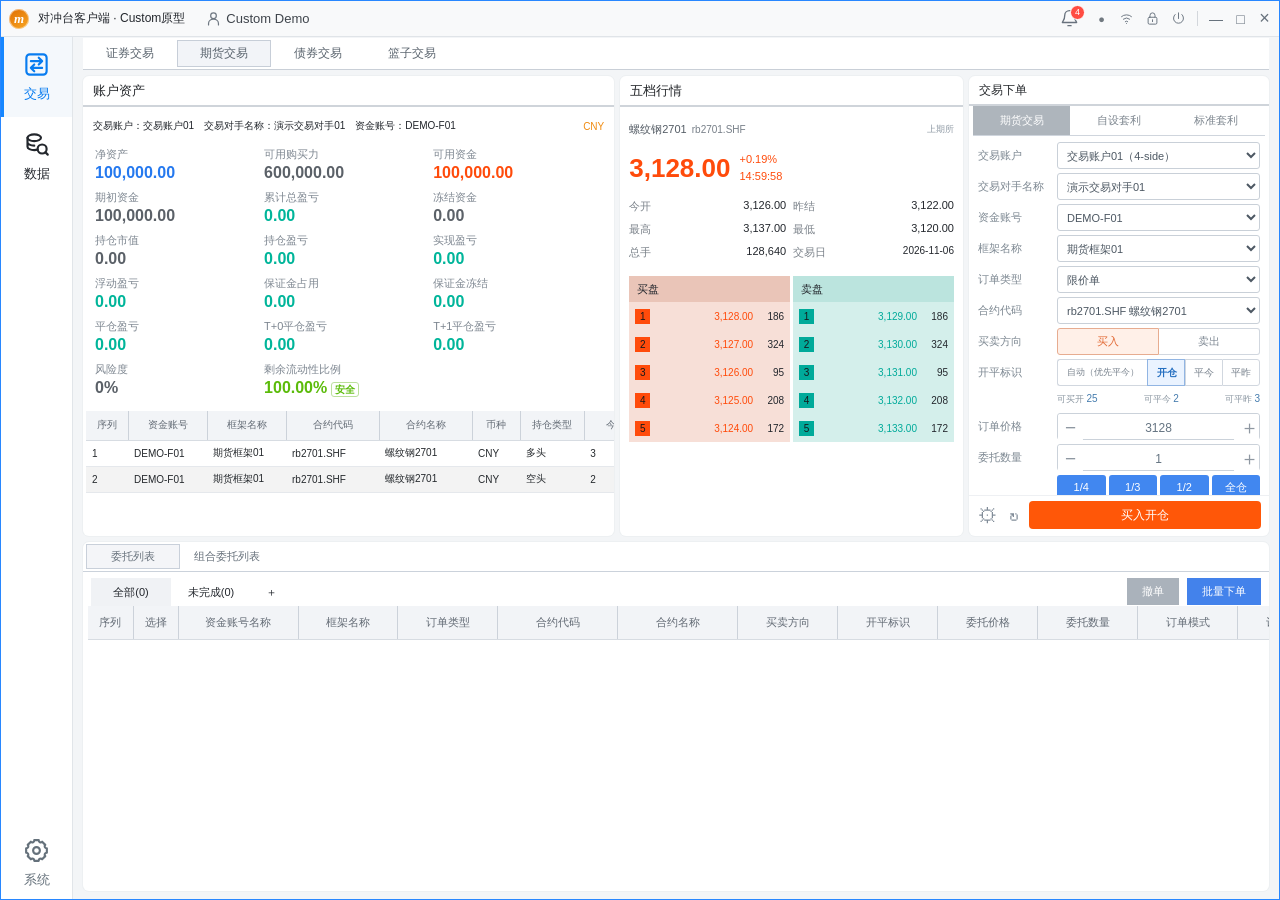
==== commit 8808cf92: "Enable simulated futures auto open and close orders" ====
--- a/index.html
+++ b/index.html
@@ -1,201 +1,202 @@
-<!doctype html>
-<html lang="zh-CN">
-<head>
-  <meta charset="utf-8">
-  <meta name="viewport" content="width=device-width, initial-scale=1">
-  <meta name="description" content="Custom端下单面板高保真交互原型">
-  <title>Custom Client Prototype</title>
-  <link rel="stylesheet" href="message-center.css">
-    <link rel="stylesheet" href="styles.css">
-<link rel="stylesheet" href="ticket-settings.css">
-  <link rel="stylesheet" href="custom-futures.css">
-</head>
-<body>
-  <svg class="icon-sprite" aria-hidden="true">
-    <symbol id="i-trade" viewBox="0 0 24 24"><rect x="3" y="3" width="18" height="18" rx="3"/><path d="M7 9h10M14 6l3 3-3 3M17 15H7M10 12l-3 3 3 3"/></symbol>
-    <symbol id="i-data" viewBox="0 0 24 24"><ellipse cx="10" cy="6" rx="6" ry="3"/><path d="M4 6v8c0 1.7 2.7 3 6 3 1.1 0 2.2-.2 3-.5M4 10c0 1.7 2.7 3 6 3"/><circle cx="17" cy="16" r="4"/><path d="m20 19 2 2"/></symbol>
-    <symbol id="i-settings" viewBox="0 0 24 24"><circle cx="12" cy="12" r="3"/><path d="M19.4 15a1.7 1.7 0 0 0 .3 1.9l.1.1-2.8 2.8-.1-.1a1.7 1.7 0 0 0-1.9-.3 1.7 1.7 0 0 0-1 1.6v.2h-4V21a1.7 1.7 0 0 0-1-1.6 1.7 1.7 0 0 0-1.9.3l-.1.1L4.2 17l.1-.1a1.7 1.7 0 0 0 .3-1.9A1.7 1.7 0 0 0 3 14H2.8v-4H3a1.7 1.7 0 0 0 1.6-1 1.7 1.7 0 0 0-.3-1.9L4.2 7 7 4.2l.1.1a1.7 1.7 0 0 0 1.9.3A1.7 1.7 0 0 0 10 3V2.8h4V3a1.7 1.7 0 0 0 1 1.6 1.7 1.7 0 0 0 1.9-.3l.1-.1L19.8 7l-.1.1a1.7 1.7 0 0 0-.3 1.9 1.7 1.7 0 0 0 1.6 1h.2v4H21a1.7 1.7 0 0 0-1.6 1Z"/></symbol>
-    <symbol id="i-user" viewBox="0 0 24 24"><circle cx="12" cy="8" r="4"/><path d="M5 21v-2c0-3.3 3.1-6 7-6s7 2.7 7 6v2"/></symbol>
-    <symbol id="i-wifi" viewBox="0 0 24 24"><path d="M4 9a12 12 0 0 1 16 0M7 13a8 8 0 0 1 10 0M10 17a3 3 0 0 1 4 0"/><circle cx="12" cy="20" r=".8" fill="currentColor" stroke="none"/></symbol>
-    <symbol id="i-lock" viewBox="0 0 24 24"><rect x="5" y="10" width="14" height="11" rx="2"/><path d="M8 10V7a4 4 0 0 1 8 0v3M12 14v3"/></symbol>
-    <symbol id="i-power" viewBox="0 0 24 24"><path d="M12 3v9M6.6 5.6a8 8 0 1 0 10.8 0"/></symbol>
-    <symbol id="i-chevron" viewBox="0 0 24 24"><path d="m7 10 5 5 5-5"/></symbol>
-    <symbol id="i-swap" viewBox="0 0 24 24"><path d="M7 7h12l-3-3M17 17H5l3 3"/></symbol>
-    <symbol id="i-pin" viewBox="0 0 24 24"><path d="m15 4 5 5-3 1-4 4 1 4-1 1-8-8 1-1 4 1 4-4Z"/><path d="m9 15-5 5"/></symbol>
-    <symbol id="i-refresh" viewBox="0 0 24 24"><path d="M20 7v5h-5M4 17v-5h5"/><path d="M6.1 8A7 7 0 0 1 18 6l2 6M18 16a7 7 0 0 1-12 2l-2-6"/></symbol>
-    <symbol id="i-bell" viewBox="0 0 24 24"><path d="M18 8a6 6 0 0 0-12 0c0 7-3 7-3 9h18c0-2-3-2-3-9"/><path d="M10 21h4"/></symbol>
-    <symbol id="i-check" viewBox="0 0 24 24"><path d="m5 12 4 4L19 6"/></symbol>
-  </svg>
-
-  <div class="desktop-shell">
-    <header class="titlebar">
-      <div class="brand-logo">m</div>
-      <div class="product-name">对冲台客户端 · Custom原型</div>
-      <button class="user-label" id="loginPreviewButton" type="button" title="邮箱登录与自选同步"><svg><use href="#i-user"></use></svg><span>Custom Demo</span></button>
-      <div class="notification-center">
-        <button id="notificationBell" class="notification-bell" type="button" aria-label="消息通知" aria-expanded="false">
-          <svg><use href="#i-bell"></use></svg><span id="notificationBadge" class="notification-badge">3</span>
-        </button>
-        <section id="notificationPopover" class="notification-popover" hidden aria-label="消息中心">
-          <header class="notification-head">
-            <div id="notificationListHeader"><div><strong>消息通知</strong><span id="notificationUnreadText">3 条未读</span></div></div>
-            <div id="notificationDetailHeader" hidden><button id="backToNotificationList" type="button">‹ 返回列表</button><strong>消息详情</strong><span id="notificationDetailDate"></span></div>
-            <button id="markAllNotificationsRead" type="button">全部已读</button>
-          </header>
-          <nav id="notificationTabs" class="notification-tabs" aria-label="消息分类"></nav>
-          <nav id="notificationSubFilters" class="notification-subfilters" aria-label="消息二级筛选"></nav>
-          <div class="notification-body">
-            <div id="notificationList" class="notification-list"></div>
-            <footer id="notificationFooter" class="notification-footer"><button id="openFullNotifications" type="button">全部消息 ›</button></footer>
-            <article id="notificationDetail" class="notification-detail"></article>
-          </div>
-        </section>
-      </div>
-      <div class="titlebar-tools" aria-label="系统状态">
-        <span class="shirt">●</span>
-        <svg><use href="#i-wifi"></use></svg>
-        <svg><use href="#i-lock"></use></svg>
-        <svg><use href="#i-power"></use></svg>
-        <i></i><span>—</span><span>□</span><span class="close">×</span>
-      </div>
-    </header>
-
-    <aside class="sidebar">
-      <button type="button" data-view="login" class="nav-item" hidden>账户</button>
-      <nav>
-        <button class="nav-item active" data-view="trade" type="button">
-          <svg><use href="#i-trade"></use></svg><span>交易</span>
-        </button>
-        <button class="nav-item" data-view="data" type="button">
-          <svg><use href="#i-data"></use></svg><span>数据</span>
-        </button>
-      </nav>
-      <button class="nav-item system" data-view="system" type="button">
-        <svg><use href="#i-settings"></use></svg><span>系统</span>
-      </button>
-    </aside>
-
-    <main class="workspace">
-      <section class="top-grid">
-        <article class="panel asset-panel">
-          <header class="panel-title">账户资产</header>
-          <div class="account-line">
-            <span>交易对手名称：<b>Custom Demo</b></span>
-            <span class="currency">CNY</span>
-            <span>等值 人民币</span>
-            <svg><use href="#i-chevron"></use></svg>
-          </div>
-          <div class="asset-metrics">
-            <div><span>净资产</span><strong class="blue">999,951,547,406.03</strong></div>
-            <div><span>可用资金</span><strong class="orange">999,950,917,094.83</strong></div>
-            <div><span>期初资金</span><strong>999,950,602,606.03</strong></div>
-            <div><span>持仓市值</span><strong>1,869,768.00</strong></div>
-            <div><span>实现盈亏</span><strong class="green">0.00</strong></div>
-            <div><span>浮动盈亏</span><strong class="orange">944,800.00</strong></div>
-            <div><span>当日买入成交金额</span><strong>1,250,000.00</strong></div>
-            <div><span>当日卖出成交金额</span><strong>842,600.00</strong></div>
-            <div><span>当日盈亏</span><strong>12,460.00</strong></div>
-          </div>
-          <div class="asset-holdings-note"><span>持仓明细请在“数据 - 持仓信息”中查看</span><button type="button" data-open-holdings>查看持仓信息　›</button></div>
-        </article>
-
-        <article class="panel quote-panel">
-          <header class="panel-title">五档行情</header>
-          <div class="quote-symbol"><span>平安银行</span><b>000001.SZ</b><svg><use href="#i-swap"></use></svg></div>
-          <div class="quote-main"><strong>10.80</strong><span>0.01<br>0.09%</span></div>
-          <div class="quote-stats">
-            <span>最高</span><b class="orange">10.85</b><span>最低</span><b class="green">10.74</b>
-            <span>今开</span><b class="green">10.76</b><span>昨收</span><b>10.79</b>
-            <span>涨停</span><b>11.87</b><span>跌停</span><b>9.71</b>
-            <span>总手</span><b>312,096</b><span>总额</span><b>337,335,870.29</b>
-            <span>换手</span><b>0.16%</b>
-          </div>
-          <div class="order-book">
-            <div class="book-side bid"><header>买盘</header>
-              <p><em>1</em><b>10.79</b><span>9993</span></p><p><em>2</em><b>10.78</b><span>11638</span></p><p><em>3</em><b>10.77</b><span>3193</span></p><p><em>4</em><b>10.76</b><span>5232</span></p><p><em>5</em><b>10.75</b><span>6103</span></p>
-            </div>
-            <div class="book-side ask"><header>卖盘</header>
-              <p><em>1</em><b>10.80</b><span>4420</span></p><p><em>2</em><b>10.81</b><span>4398</span></p><p><em>3</em><b>10.82</b><span>8139</span></p><p><em>4</em><b>10.83</b><span>3957</span></p><p><em>5</em><b>10.84</b><span>7860</span></p>
-            </div>
-          </div>
-        </article>
-
-        <article class="panel order-panel">
-          <header class="panel-title">交易下单</header>
-          <div class="order-tabs"><button class="active" type="button">普通交易</button><button type="button">空头交易</button></div>
-          <div class="form-grid">
-            <label>资金账号</label><select><option>DEMO-04501</option></select>
-            <label>订单类型</label><select><option>限价单</option><option>市价单</option></select>
-            <label>标的代码</label><select><option>000001.SZ 平安银行</option><option>000002.SZ 万科A</option></select>
-            <label>订单方向</label><div class="direction-switch"><button class="active" data-direction="buy" type="button">买入</button><button data-direction="sell" type="button">卖出</button></div>
-            <label>订单价格 <svg><use href="#i-pin"></use></svg></label><div class="stepper"><button data-step="price" data-delta="-0.01" type="button">−</button><input id="priceInput" value="10.80"><button data-step="price" data-delta="0.01" type="button">＋</button><button class="field-settings" type="button" aria-label="价格设置"><svg><use href="#i-settings"></use></svg></button></div>
-            <div></div><div class="limit-hint">等于当前价 0.00%</div>
-            <label>委托数量</label><div class="stepper"><button data-step="quantity" data-delta="-100" type="button">−</button><input id="quantityInput" value="100"><button data-step="quantity" data-delta="100" type="button">＋</button><button id="quantitySettingsButton" class="field-settings" type="button" aria-label="快捷委托数量" aria-expanded="false"><svg><use href="#i-settings"></use></svg></button><section id="quantityModeMenu" class="quick-order-menu" aria-label="快捷委托数量" hidden><header>快捷委托数量</header><div class="quick-order-group"><span>预设比例</span><div class="quick-order-values ratio-values"><button data-ratio=".25" type="button">1/4</button><button data-ratio=".3333" type="button">1/3</button><button data-ratio=".5" type="button">1/2</button><button data-ratio="1" type="button">全仓</button></div></div><div class="quick-order-group"><span>常用数量</span><div id="commonQuantityMenuValues" class="quick-order-values"></div></div><div class="quick-order-group"><span>常用金额</span><div id="commonAmountMenuValues" class="quick-order-values"></div></div></section></div>
-            <div></div><div class="available-hint">可买数量 <b>25,000</b></div>
-            <label>下单金额</label><div class="amount-field"><output id="amountValue">1,080.00</output><span>CNY</span></div>
-            <label>订单模式</label><select><option>LowTouch</option><option>HighTouch</option></select>
-            <label for="customAlgorithm">算法类型</label><select id="customAlgorithm"><option>无</option><option>TWAP</option></select>
-          </div>
-          <button id="expandOrder" class="expand-button" type="button">展开 <svg><use href="#i-chevron"></use></svg></button>
-          <div id="orderExtra" class="order-extra" hidden><span>订单备注</span><input placeholder="选填"></div>
-          <div class="estimate"><span>可用资金 <i>CNY</i> 999,950,917,094.83</span></div>
-          <div class="order-actions"><button id="customSettingsButton" class="icon-action" type="button" aria-label="自定义设置" aria-expanded="false"><svg><use href="#i-settings"></use></svg></button><button class="icon-action" type="button"><svg><use href="#i-refresh"></use></svg></button><button id="submitOrder" class="submit-order" type="button">买入</button></div>
-        </article>
-      </section>
-
-      <section class="panel order-list-panel">
-        <header class="panel-title">委托列表</header>
-        <div class="list-toolbar">
-          <div class="list-tabs"><button class="active" type="button">全部(<span id="allCount">0</span>)</button><button type="button">未完成(<span id="pendingCount">0</span>)</button><button class="add-tab" type="button">＋</button></div>
-          <div class="list-actions"><button disabled type="button">撤单</button><button class="primary" id="batchOrder" type="button">批量下单</button></div>
-        </div>
-        <div class="orders-wrap">
-          <table class="data-table orders-table">
-            <thead><tr><th>序列</th><th>□</th><th>资金账号名称</th><th>订单类型</th><th>标的代码</th><th>标的名称</th><th>订单方向</th><th>委托价格</th><th>委托数量</th><th>订单模式</th><th>订单状态</th><th>成交均价</th><th>成交数量</th></tr></thead>
-            <tbody id="orderRows"><tr class="empty-row"><td colspan="13">暂无委托</td></tr></tbody>
-          </table>
-        </div>
-      </section>
-      <iframe title="邮箱登录与自选同步" id="loginPreview" class="login-preview" hidden></iframe>
-      <section id="dataWorkspace" class="data-workspace" hidden aria-label="数据持仓信息"></section>
-    </main>
-    <section id="customSettingsDialog" class="custom-settings-dialog" role="dialog" aria-labelledby="customSettingsTitle" hidden>
-      <header><strong id="customSettingsTitle">自定义设置</strong><button id="closeCustomSettings" type="button" aria-label="关闭">×</button></header>
-      <nav id="customSettingsTabs" class="custom-settings-tabs" aria-label="自定义设置分类"><button class="active" data-settings-tab="retained" type="button">保留字段</button><button data-settings-tab="common" type="button">常用数字</button><button data-settings-tab="protection" type="button">操作保护</button></nav>
-      <div class="custom-settings-body">
-        <fieldset class="retained-settings" data-settings-panel="retained">
-          <legend>订单下达后下单面板保留的要素</legend>
-          <div>
-            <label><input type="checkbox" checked>对冲渠道</label>
-            <label><input type="checkbox" checked>订单类型</label>
-            <label><input type="checkbox" checked>标的代码</label>
-            <label><input type="checkbox" checked>委托价格</label>
-            <label><input type="checkbox" checked>委托数量</label>
-            <label><input type="checkbox" checked>订单模式</label>
-            <label><input type="checkbox" checked>订单方向</label>
-            <label><input type="checkbox" checked>备注</label>
-          </div>
-        </fieldset>
-        <section class="common-number-settings" data-settings-panel="common" hidden>
-          <div><header>常用数量</header><div id="quickQuantityInputs" class="quick-number-inputs"></div></div>
-          <div><header>常用金额</header><div id="quickAmountInputs" class="quick-number-inputs amount-inputs"></div></div>
-        </section>
-        <fieldset class="wheel-settings" data-settings-panel="protection" hidden>
-          <legend>允许鼠标滚轮调整</legend>
-          <label><span>委托价格</span><input id="allowPriceWheel" type="checkbox"></label>
-          <label><span>委托数量</span><input id="allowQuantityWheel" type="checkbox"></label>
-        </fieldset>
-      </div>
-      <footer><button id="cancelCustomSettings" type="button">取消</button><button id="saveCustomSettings" class="primary" type="button">保存</button></footer>
-    </section>
-    <div id="toast" class="toast" role="status"></div>
-  </div>
-  <script src="notification-channels.js"></script>
-    <script src="message-center.js"></script>
-    <script src="ticket-settings.js"></script>
-    <script src="algorithm-order.js"></script>
-    <script src="app.js"></script>
-    <script src="custom-futures.js"></script>
-</body>
-</html>
-
+<!doctype html>
+<html lang="zh-CN">
+<head>
+  <meta charset="utf-8">
+  <meta name="viewport" content="width=device-width, initial-scale=1">
+  <meta name="description" content="Custom端下单面板高保真交互原型">
+  <title>Custom Client Prototype</title>
+  <link rel="stylesheet" href="message-center.css">
+    <link rel="stylesheet" href="styles.css">
+<link rel="stylesheet" href="ticket-settings.css">
+  <link rel="stylesheet" href="custom-futures.css">
+</head>
+<body>
+  <svg class="icon-sprite" aria-hidden="true">
+    <symbol id="i-trade" viewBox="0 0 24 24"><rect x="3" y="3" width="18" height="18" rx="3"/><path d="M7 9h10M14 6l3 3-3 3M17 15H7M10 12l-3 3 3 3"/></symbol>
+    <symbol id="i-data" viewBox="0 0 24 24"><ellipse cx="10" cy="6" rx="6" ry="3"/><path d="M4 6v8c0 1.7 2.7 3 6 3 1.1 0 2.2-.2 3-.5M4 10c0 1.7 2.7 3 6 3"/><circle cx="17" cy="16" r="4"/><path d="m20 19 2 2"/></symbol>
+    <symbol id="i-settings" viewBox="0 0 24 24"><circle cx="12" cy="12" r="3"/><path d="M19.4 15a1.7 1.7 0 0 0 .3 1.9l.1.1-2.8 2.8-.1-.1a1.7 1.7 0 0 0-1.9-.3 1.7 1.7 0 0 0-1 1.6v.2h-4V21a1.7 1.7 0 0 0-1-1.6 1.7 1.7 0 0 0-1.9.3l-.1.1L4.2 17l.1-.1a1.7 1.7 0 0 0 .3-1.9A1.7 1.7 0 0 0 3 14H2.8v-4H3a1.7 1.7 0 0 0 1.6-1 1.7 1.7 0 0 0-.3-1.9L4.2 7 7 4.2l.1.1a1.7 1.7 0 0 0 1.9.3A1.7 1.7 0 0 0 10 3V2.8h4V3a1.7 1.7 0 0 0 1 1.6 1.7 1.7 0 0 0 1.9-.3l.1-.1L19.8 7l-.1.1a1.7 1.7 0 0 0-.3 1.9 1.7 1.7 0 0 0 1.6 1h.2v4H21a1.7 1.7 0 0 0-1.6 1Z"/></symbol>
+    <symbol id="i-user" viewBox="0 0 24 24"><circle cx="12" cy="8" r="4"/><path d="M5 21v-2c0-3.3 3.1-6 7-6s7 2.7 7 6v2"/></symbol>
+    <symbol id="i-wifi" viewBox="0 0 24 24"><path d="M4 9a12 12 0 0 1 16 0M7 13a8 8 0 0 1 10 0M10 17a3 3 0 0 1 4 0"/><circle cx="12" cy="20" r=".8" fill="currentColor" stroke="none"/></symbol>
+    <symbol id="i-lock" viewBox="0 0 24 24"><rect x="5" y="10" width="14" height="11" rx="2"/><path d="M8 10V7a4 4 0 0 1 8 0v3M12 14v3"/></symbol>
+    <symbol id="i-power" viewBox="0 0 24 24"><path d="M12 3v9M6.6 5.6a8 8 0 1 0 10.8 0"/></symbol>
+    <symbol id="i-chevron" viewBox="0 0 24 24"><path d="m7 10 5 5 5-5"/></symbol>
+    <symbol id="i-swap" viewBox="0 0 24 24"><path d="M7 7h12l-3-3M17 17H5l3 3"/></symbol>
+    <symbol id="i-pin" viewBox="0 0 24 24"><path d="m15 4 5 5-3 1-4 4 1 4-1 1-8-8 1-1 4 1 4-4Z"/><path d="m9 15-5 5"/></symbol>
+    <symbol id="i-refresh" viewBox="0 0 24 24"><path d="M20 7v5h-5M4 17v-5h5"/><path d="M6.1 8A7 7 0 0 1 18 6l2 6M18 16a7 7 0 0 1-12 2l-2-6"/></symbol>
+    <symbol id="i-bell" viewBox="0 0 24 24"><path d="M18 8a6 6 0 0 0-12 0c0 7-3 7-3 9h18c0-2-3-2-3-9"/><path d="M10 21h4"/></symbol>
+    <symbol id="i-check" viewBox="0 0 24 24"><path d="m5 12 4 4L19 6"/></symbol>
+  </svg>
+
+  <div class="desktop-shell">
+    <header class="titlebar">
+      <div class="brand-logo">m</div>
+      <div class="product-name">对冲台客户端 · Custom原型</div>
+      <button class="user-label" id="loginPreviewButton" type="button" title="邮箱登录与自选同步"><svg><use href="#i-user"></use></svg><span>Custom Demo</span></button>
+      <div class="notification-center">
+        <button id="notificationBell" class="notification-bell" type="button" aria-label="消息通知" aria-expanded="false">
+          <svg><use href="#i-bell"></use></svg><span id="notificationBadge" class="notification-badge">3</span>
+        </button>
+        <section id="notificationPopover" class="notification-popover" hidden aria-label="消息中心">
+          <header class="notification-head">
+            <div id="notificationListHeader"><div><strong>消息通知</strong><span id="notificationUnreadText">3 条未读</span></div></div>
+            <div id="notificationDetailHeader" hidden><button id="backToNotificationList" type="button">‹ 返回列表</button><strong>消息详情</strong><span id="notificationDetailDate"></span></div>
+            <button id="markAllNotificationsRead" type="button">全部已读</button>
+          </header>
+          <nav id="notificationTabs" class="notification-tabs" aria-label="消息分类"></nav>
+          <nav id="notificationSubFilters" class="notification-subfilters" aria-label="消息二级筛选"></nav>
+          <div class="notification-body">
+            <div id="notificationList" class="notification-list"></div>
+            <footer id="notificationFooter" class="notification-footer"><button id="openFullNotifications" type="button">全部消息 ›</button></footer>
+            <article id="notificationDetail" class="notification-detail"></article>
+          </div>
+        </section>
+      </div>
+      <div class="titlebar-tools" aria-label="系统状态">
+        <span class="shirt">●</span>
+        <svg><use href="#i-wifi"></use></svg>
+        <svg><use href="#i-lock"></use></svg>
+        <svg><use href="#i-power"></use></svg>
+        <i></i><span>—</span><span>□</span><span class="close">×</span>
+      </div>
+    </header>
+
+    <aside class="sidebar">
+      <button type="button" data-view="login" class="nav-item" hidden>账户</button>
+      <nav>
+        <button class="nav-item active" data-view="trade" type="button">
+          <svg><use href="#i-trade"></use></svg><span>交易</span>
+        </button>
+        <button class="nav-item" data-view="data" type="button">
+          <svg><use href="#i-data"></use></svg><span>数据</span>
+        </button>
+      </nav>
+      <button class="nav-item system" data-view="system" type="button">
+        <svg><use href="#i-settings"></use></svg><span>系统</span>
+      </button>
+    </aside>
+
+    <main class="workspace">
+      <section class="top-grid">
+        <article class="panel asset-panel">
+          <header class="panel-title">账户资产</header>
+          <div class="account-line">
+            <span>交易对手名称：<b>Custom Demo</b></span>
+            <span class="currency">CNY</span>
+            <span>等值 人民币</span>
+            <svg><use href="#i-chevron"></use></svg>
+          </div>
+          <div class="asset-metrics">
+            <div><span>净资产</span><strong class="blue">999,951,547,406.03</strong></div>
+            <div><span>可用资金</span><strong class="orange">999,950,917,094.83</strong></div>
+            <div><span>期初资金</span><strong>999,950,602,606.03</strong></div>
+            <div><span>持仓市值</span><strong>1,869,768.00</strong></div>
+            <div><span>实现盈亏</span><strong class="green">0.00</strong></div>
+            <div><span>浮动盈亏</span><strong class="orange">944,800.00</strong></div>
+            <div><span>当日买入成交金额</span><strong>1,250,000.00</strong></div>
+            <div><span>当日卖出成交金额</span><strong>842,600.00</strong></div>
+            <div><span>当日盈亏</span><strong>12,460.00</strong></div>
+          </div>
+          <div class="asset-holdings-note"><span>持仓明细请在“数据 - 持仓信息”中查看</span><button type="button" data-open-holdings>查看持仓信息　›</button></div>
+        </article>
+
+        <article class="panel quote-panel">
+          <header class="panel-title">五档行情</header>
+          <div class="quote-symbol"><span>平安银行</span><b>000001.SZ</b><svg><use href="#i-swap"></use></svg></div>
+          <div class="quote-main"><strong>10.80</strong><span>0.01<br>0.09%</span></div>
+          <div class="quote-stats">
+            <span>最高</span><b class="orange">10.85</b><span>最低</span><b class="green">10.74</b>
+            <span>今开</span><b class="green">10.76</b><span>昨收</span><b>10.79</b>
+            <span>涨停</span><b>11.87</b><span>跌停</span><b>9.71</b>
+            <span>总手</span><b>312,096</b><span>总额</span><b>337,335,870.29</b>
+            <span>换手</span><b>0.16%</b>
+          </div>
+          <div class="order-book">
+            <div class="book-side bid"><header>买盘</header>
+              <p><em>1</em><b>10.79</b><span>9993</span></p><p><em>2</em><b>10.78</b><span>11638</span></p><p><em>3</em><b>10.77</b><span>3193</span></p><p><em>4</em><b>10.76</b><span>5232</span></p><p><em>5</em><b>10.75</b><span>6103</span></p>
+            </div>
+            <div class="book-side ask"><header>卖盘</header>
+              <p><em>1</em><b>10.80</b><span>4420</span></p><p><em>2</em><b>10.81</b><span>4398</span></p><p><em>3</em><b>10.82</b><span>8139</span></p><p><em>4</em><b>10.83</b><span>3957</span></p><p><em>5</em><b>10.84</b><span>7860</span></p>
+            </div>
+          </div>
+        </article>
+
+        <article class="panel order-panel">
+          <header class="panel-title">交易下单</header>
+          <div class="order-tabs"><button class="active" type="button">普通交易</button><button type="button">空头交易</button></div>
+          <div class="form-grid">
+            <label>资金账号</label><select><option>DEMO-04501</option></select>
+            <label>订单类型</label><select><option>限价单</option><option>市价单</option></select>
+            <label>标的代码</label><select><option>000001.SZ 平安银行</option><option>000002.SZ 万科A</option></select>
+            <label>订单方向</label><div class="direction-switch"><button class="active" data-direction="buy" type="button">买入</button><button data-direction="sell" type="button">卖出</button></div>
+            <label>订单价格 <svg><use href="#i-pin"></use></svg></label><div class="stepper"><button data-step="price" data-delta="-0.01" type="button">−</button><input id="priceInput" value="10.80"><button data-step="price" data-delta="0.01" type="button">＋</button><button class="field-settings" type="button" aria-label="价格设置"><svg><use href="#i-settings"></use></svg></button></div>
+            <div></div><div class="limit-hint">等于当前价 0.00%</div>
+            <label>委托数量</label><div class="stepper"><button data-step="quantity" data-delta="-100" type="button">−</button><input id="quantityInput" value="100"><button data-step="quantity" data-delta="100" type="button">＋</button><button id="quantitySettingsButton" class="field-settings" type="button" aria-label="快捷委托数量" aria-expanded="false"><svg><use href="#i-settings"></use></svg></button><section id="quantityModeMenu" class="quick-order-menu" aria-label="快捷委托数量" hidden><header>快捷委托数量</header><div class="quick-order-group"><span>预设比例</span><div class="quick-order-values ratio-values"><button data-ratio=".25" type="button">1/4</button><button data-ratio=".3333" type="button">1/3</button><button data-ratio=".5" type="button">1/2</button><button data-ratio="1" type="button">全仓</button></div></div><div class="quick-order-group"><span>常用数量</span><div id="commonQuantityMenuValues" class="quick-order-values"></div></div><div class="quick-order-group"><span>常用金额</span><div id="commonAmountMenuValues" class="quick-order-values"></div></div></section></div>
+            <div></div><div class="available-hint">可买数量 <b>25,000</b></div>
+            <label>下单金额</label><div class="amount-field"><output id="amountValue">1,080.00</output><span>CNY</span></div>
+            <label>订单模式</label><select><option>LowTouch</option><option>HighTouch</option></select>
+            <label for="customAlgorithm">算法类型</label><select id="customAlgorithm"><option>无</option><option>TWAP</option></select>
+          </div>
+          <button id="expandOrder" class="expand-button" type="button">展开 <svg><use href="#i-chevron"></use></svg></button>
+          <div id="orderExtra" class="order-extra" hidden><span>订单备注</span><input placeholder="选填"></div>
+          <div class="estimate"><span>可用资金 <i>CNY</i> 999,950,917,094.83</span></div>
+          <div class="order-actions"><button id="customSettingsButton" class="icon-action" type="button" aria-label="自定义设置" aria-expanded="false"><svg><use href="#i-settings"></use></svg></button><button class="icon-action" type="button"><svg><use href="#i-refresh"></use></svg></button><button id="submitOrder" class="submit-order" type="button">买入</button></div>
+        </article>
+      </section>
+
+      <section class="panel order-list-panel">
+        <header class="panel-title">委托列表</header>
+        <div class="list-toolbar">
+          <div class="list-tabs"><button class="active" type="button">全部(<span id="allCount">0</span>)</button><button type="button">未完成(<span id="pendingCount">0</span>)</button><button class="add-tab" type="button">＋</button></div>
+          <div class="list-actions"><button disabled type="button">撤单</button><button class="primary" id="batchOrder" type="button">批量下单</button></div>
+        </div>
+        <div class="orders-wrap">
+          <table class="data-table orders-table">
+            <thead><tr><th>序列</th><th>□</th><th>资金账号名称</th><th>订单类型</th><th>标的代码</th><th>标的名称</th><th>订单方向</th><th>委托价格</th><th>委托数量</th><th>订单模式</th><th>订单状态</th><th>成交均价</th><th>成交数量</th></tr></thead>
+            <tbody id="orderRows"><tr class="empty-row"><td colspan="13">暂无委托</td></tr></tbody>
+          </table>
+        </div>
+      </section>
+      <iframe title="邮箱登录与自选同步" id="loginPreview" class="login-preview" hidden></iframe>
+      <section id="dataWorkspace" class="data-workspace" hidden aria-label="数据持仓信息"></section>
+    </main>
+    <section id="customSettingsDialog" class="custom-settings-dialog" role="dialog" aria-labelledby="customSettingsTitle" hidden>
+      <header><strong id="customSettingsTitle">自定义设置</strong><button id="closeCustomSettings" type="button" aria-label="关闭">×</button></header>
+      <nav id="customSettingsTabs" class="custom-settings-tabs" aria-label="自定义设置分类"><button class="active" data-settings-tab="retained" type="button">保留字段</button><button data-settings-tab="common" type="button">常用数字</button><button data-settings-tab="protection" type="button">操作保护</button></nav>
+      <div class="custom-settings-body">
+        <fieldset class="retained-settings" data-settings-panel="retained">
+          <legend>订单下达后下单面板保留的要素</legend>
+          <div>
+            <label><input type="checkbox" checked>对冲渠道</label>
+            <label><input type="checkbox" checked>订单类型</label>
+            <label><input type="checkbox" checked>标的代码</label>
+            <label><input type="checkbox" checked>委托价格</label>
+            <label><input type="checkbox" checked>委托数量</label>
+            <label><input type="checkbox" checked>订单模式</label>
+            <label><input type="checkbox" checked>订单方向</label>
+            <label><input type="checkbox" checked>备注</label>
+          </div>
+        </fieldset>
+        <section class="common-number-settings" data-settings-panel="common" hidden>
+          <div><header>常用数量</header><div id="quickQuantityInputs" class="quick-number-inputs"></div></div>
+          <div><header>常用金额</header><div id="quickAmountInputs" class="quick-number-inputs amount-inputs"></div></div>
+        </section>
+        <fieldset class="wheel-settings" data-settings-panel="protection" hidden>
+          <legend>允许鼠标滚轮调整</legend>
+          <label><span>委托价格</span><input id="allowPriceWheel" type="checkbox"></label>
+          <label><span>委托数量</span><input id="allowQuantityWheel" type="checkbox"></label>
+        </fieldset>
+      </div>
+      <footer><button id="cancelCustomSettings" type="button">取消</button><button id="saveCustomSettings" class="primary" type="button">保存</button></footer>
+    </section>
+    <div id="toast" class="toast" role="status"></div>
+  </div>
+  <script src="notification-channels.js"></script>
+    <script src="message-center.js"></script>
+    <script src="ticket-settings.js"></script>
+    <script src="algorithm-order.js"></script>
+    <script src="app.js"></script>
+    <script src="futures-order-plan.js"></script>
+    <script src="custom-futures.js"></script>
+</body>
+</html>
+
